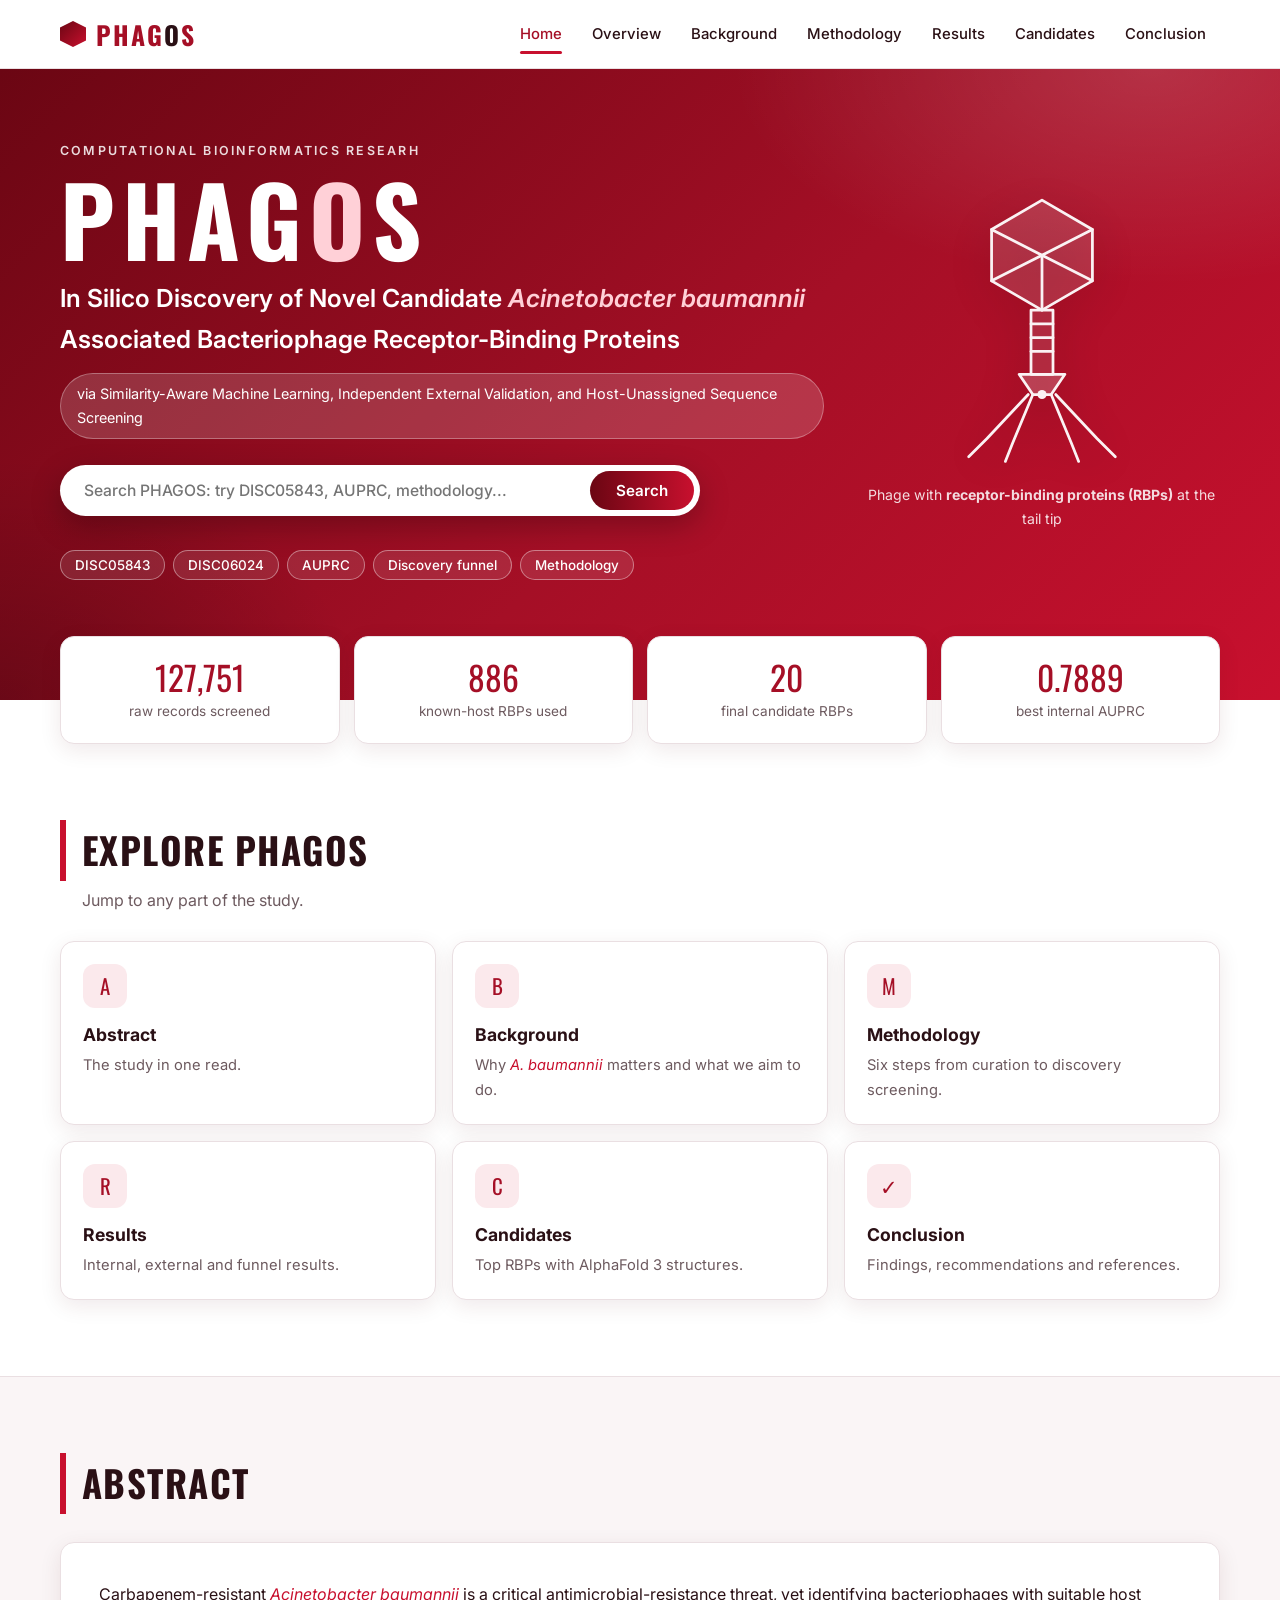
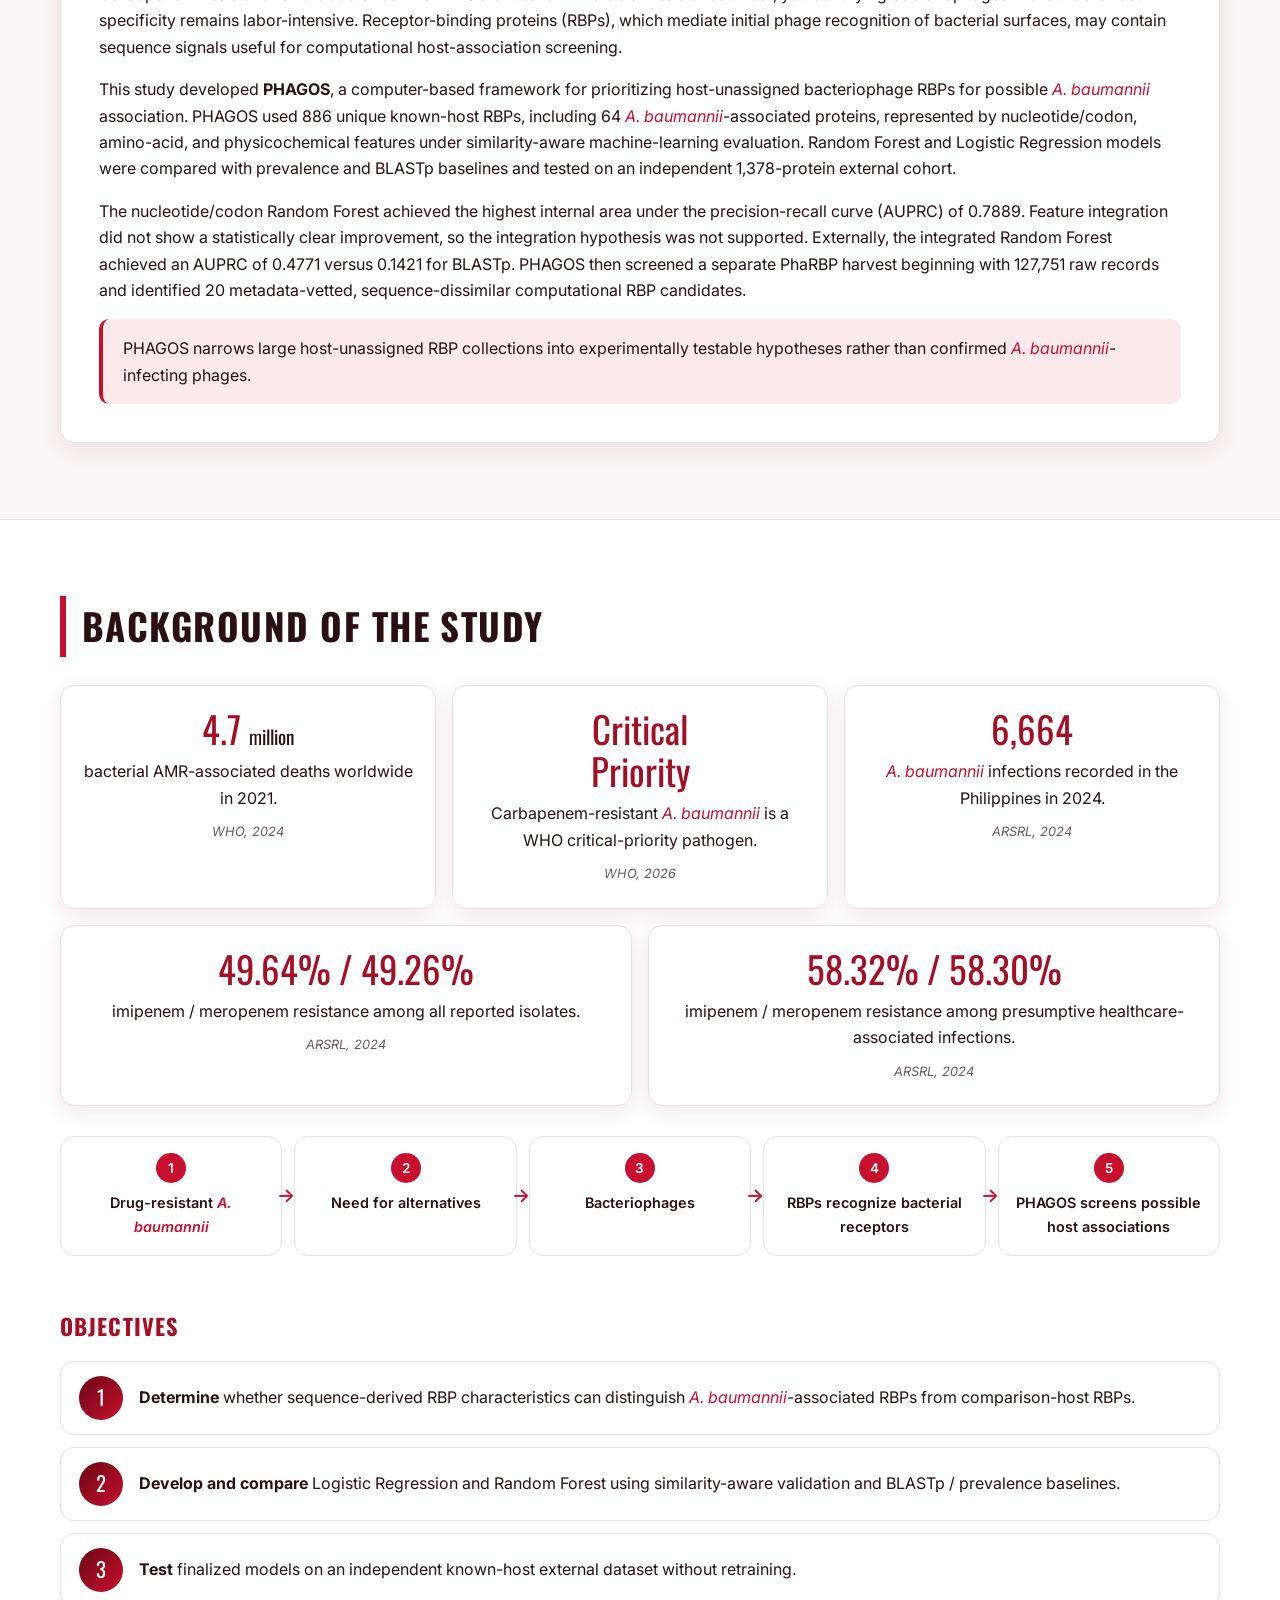
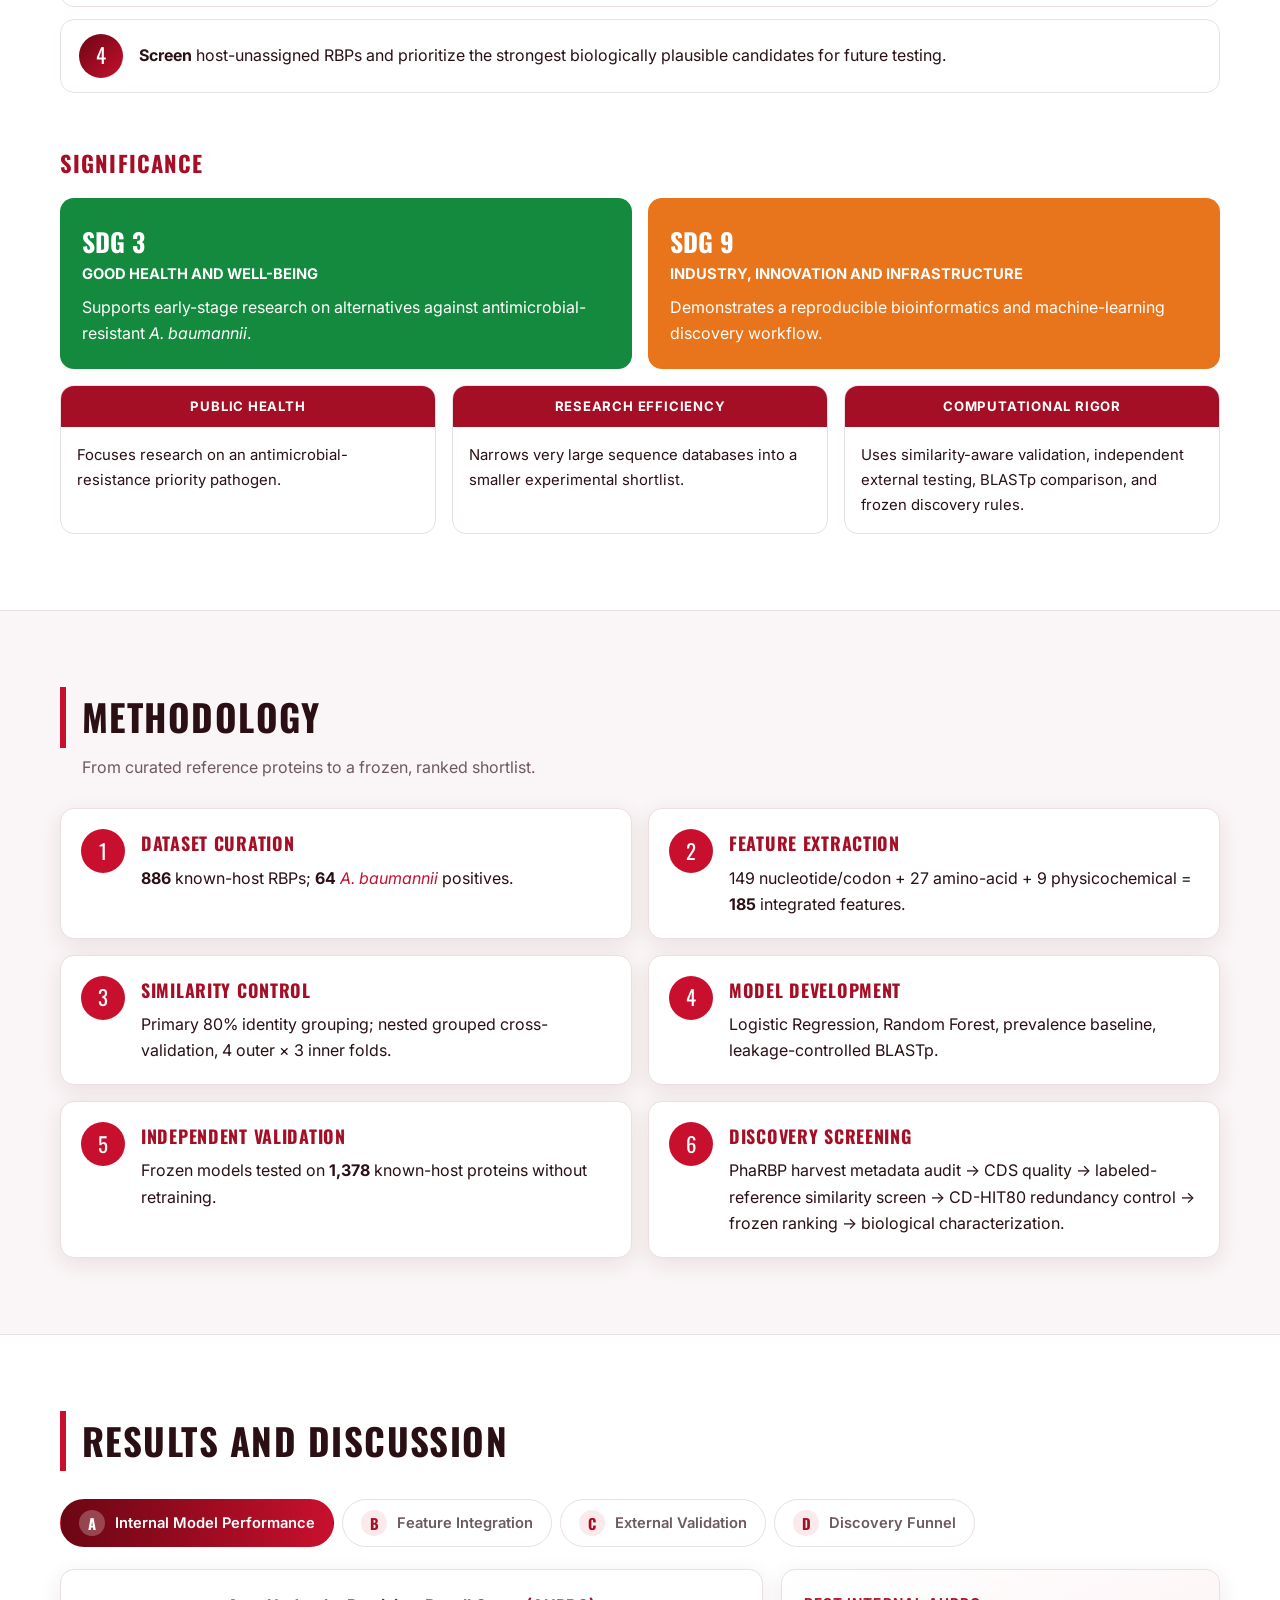
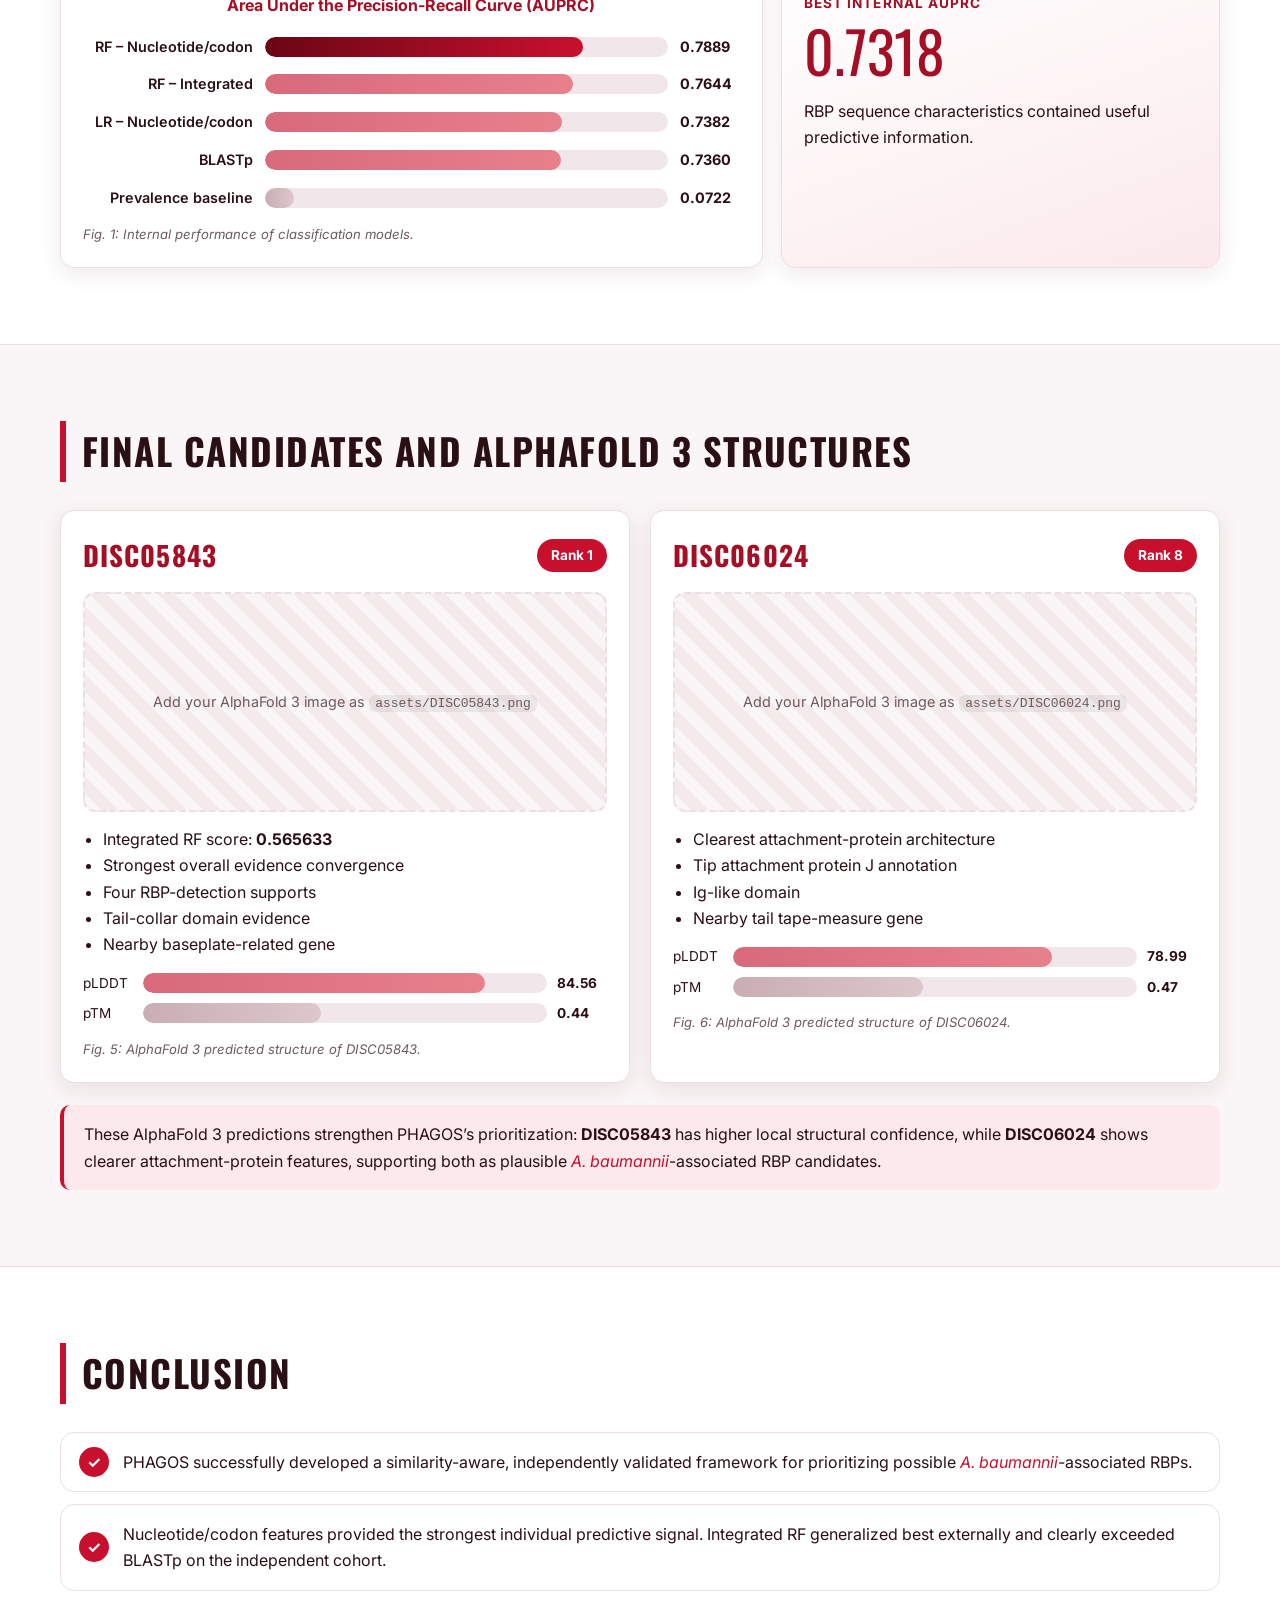
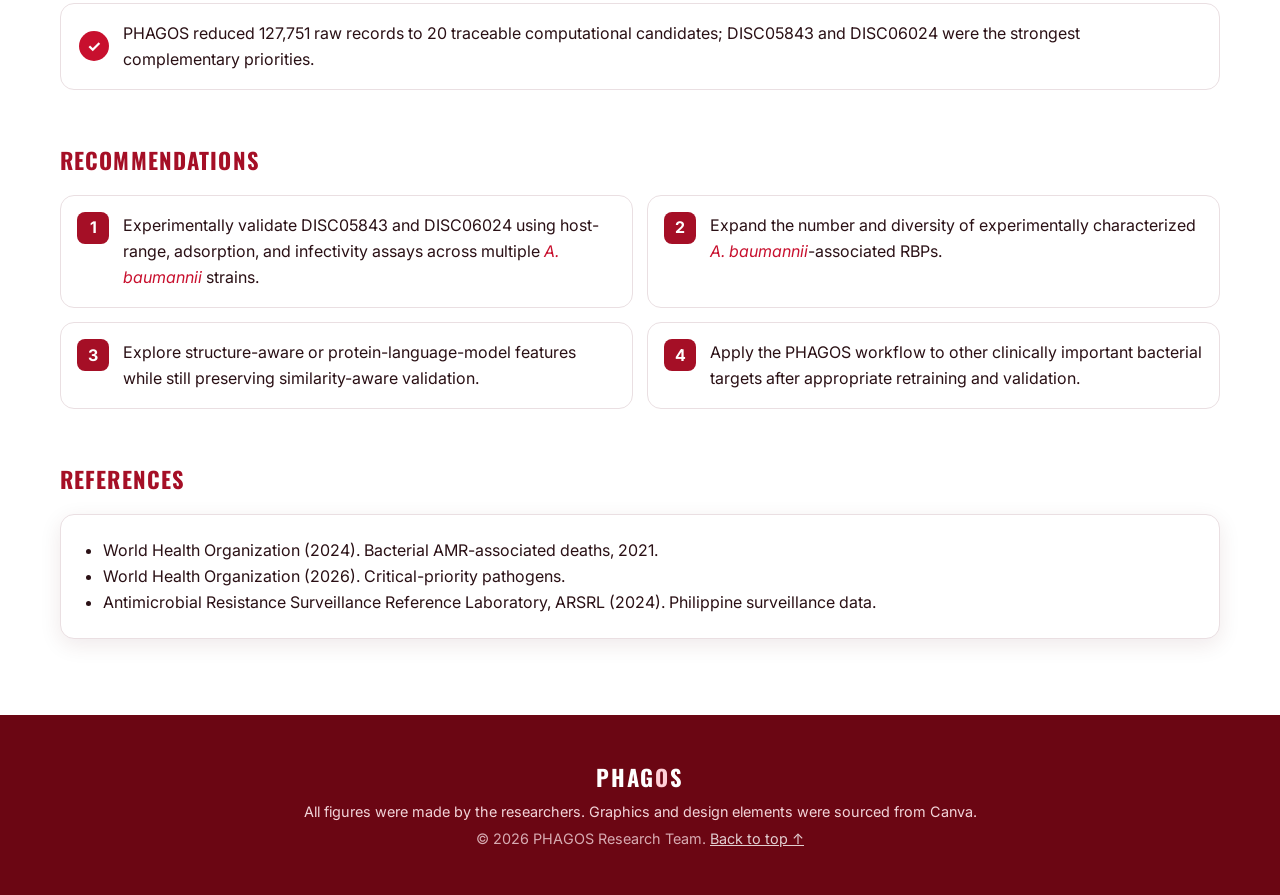
==== index.html @ 58768de5 "Update index.html" ====
<!DOCTYPE html>
<html lang="en">
<head>
  <meta charset="UTF-8" />
  <meta name="viewport" content="width=device-width, initial-scale=1.0" />
  <title>PHAGOS | A. baumannii Bacteriophage RBP Discovery</title>
  <meta name="description" content="PHAGOS: a similarity-aware machine learning framework for prioritizing host-unassigned bacteriophage receptor-binding proteins for possible Acinetobacter baumannii association." />
  <link rel="preconnect" href="https://fonts.googleapis.com" />
  <link rel="preconnect" href="https://fonts.gstatic.com" crossorigin />
  <link href="https://fonts.googleapis.com/css2?family=Inter:wght@400;500;600;700&family=Oswald:wght@500;600;700&display=swap" rel="stylesheet" />
  <link rel="stylesheet" href="styles.css" />
</head>
<body>

  <header class="site-header">
    <nav class="nav container" aria-label="Main">
      <a class="brand" href="#top"><span class="brand-mark" aria-hidden="true"></span><span class="brand-text">PHAG<i>O</i>S</span></a>
      <button class="nav-toggle" aria-label="Toggle menu" aria-expanded="false" aria-controls="nav-links">
        <span></span><span></span><span></span>
      </button>
      <ul class="nav-links" id="nav-links">
        <li><a href="#top">Home</a></li>
        <li><a href="#overview">Overview</a></li>
        <li><a href="#background">Background</a></li>
        <li><a href="#methodology">Methodology</a></li>
        <li><a href="#results">Results</a></li>
        <li><a href="#candidates">Candidates</a></li>
        <li><a href="#conclusion">Conclusion</a></li>
      </ul>
    </nav>
  </header>

  <main>
    <section class="hero" id="top">
      <div class="container hero-grid">
        <div class="hero-text">
          <p class="eyebrow">Computational Bioinformatics Researh</p>
          <h1>PHAG<span>O</span>S</h1>
          <h2>In Silico Discovery of Novel Candidate <em>Acinetobacter baumannii</em> Associated Bacteriophage Receptor-Binding Proteins</h2>
          <p class="lead">via Similarity-Aware Machine Learning, Independent External Validation, and Host-Unassigned Sequence Screening</p>

          <form class="search" id="search-form" role="search" autocomplete="off">
            <input id="site-search" type="search" placeholder="Search PHAGOS: try DISC05843, AUPRC, methodology..." aria-label="Search PHAGOS" />
            <button type="submit">Search</button>
          </form>
          <p class="search-msg" id="search-msg" role="status"></p>
          <div class="chips" aria-label="Quick searches">
            <button type="button" class="chip" data-q="DISC05843">DISC05843</button>
            <button type="button" class="chip" data-q="DISC06024">DISC06024</button>
            <button type="button" class="chip" data-q="AUPRC">AUPRC</button>
            <button type="button" class="chip" data-q="funnel">Discovery funnel</button>
            <button type="button" class="chip" data-q="methodology">Methodology</button>
          </div>
        </div>
        <div class="hero-visual" aria-hidden="true">
          <svg viewBox="0 0 240 300" class="phage-svg" role="img">
            <g fill="none" stroke="currentColor" stroke-width="3" stroke-linecap="round" stroke-linejoin="round">
              <polygon points="120,10 175,42 175,98 120,130 65,98 65,42" fill="rgba(255,255,255,.14)" />
              <polyline points="65,42 120,70 175,42" />
              <polyline points="120,70 120,130" />
              <polyline points="65,98 120,70 175,98" />
              <rect x="108" y="130" width="24" height="70" fill="rgba(255,255,255,.12)" />
              <line x1="108" y1="145" x2="132" y2="145" />
              <line x1="108" y1="160" x2="132" y2="160" />
              <line x1="108" y1="175" x2="132" y2="175" />
              <polygon points="95,200 145,200 130,222 110,222" fill="rgba(255,255,255,.22)" />
              <path d="M105 222 L60 270 L40 290" />
              <path d="M110 222 L88 275 L80 295" />
              <path d="M130 222 L152 275 L160 295" />
              <path d="M135 222 L180 270 L200 290" />
            </g>
            <circle cx="120" cy="222" r="5" fill="#fff" class="pulse" />
          </svg>
          <p class="visual-tag">Phage with <strong>receptor-binding proteins (RBPs)</strong> at the tail tip</p>
        </div>
      </div>
    </section>

    <div class="container stats-band">
      <div class="stat"><span class="num" data-count="127751">0</span><span class="lbl">raw records screened</span></div>
      <div class="stat"><span class="num" data-count="886">0</span><span class="lbl">known-host RBPs used</span></div>
      <div class="stat"><span class="num" data-count="20">0</span><span class="lbl">final candidate RBPs</span></div>
      <div class="stat"><span class="num" data-count="0.7889" data-decimals="4">0</span><span class="lbl">best internal AUPRC</span></div>
    </div>

    <section id="overview" class="section">
      <div class="container">
        <div class="section-head reveal">
          <h2>Explore PHAGOS</h2>
          <p>Jump to any part of the study.</p>
        </div>
        <div class="modules">
          <a class="module reveal" href="#abstract"><span class="m-ico">A</span><h3>Abstract</h3><p>The study in one read.</p></a>
          <a class="module reveal" href="#background"><span class="m-ico">B</span><h3>Background</h3><p>Why <em>A. baumannii</em> matters and what we aim to do.</p></a>
          <a class="module reveal" href="#methodology"><span class="m-ico">M</span><h3>Methodology</h3><p>Six steps from curation to discovery screening.</p></a>
          <a class="module reveal" href="#results"><span class="m-ico">R</span><h3>Results</h3><p>Internal, external and funnel results.</p></a>
          <a class="module reveal" href="#candidates"><span class="m-ico">C</span><h3>Candidates</h3><p>Top RBPs with AlphaFold 3 structures.</p></a>
          <a class="module reveal" href="#conclusion"><span class="m-ico">&#10003;</span><h3>Conclusion</h3><p>Findings, recommendations and references.</p></a>
        </div>
      </div>
    </section>

    <section id="abstract" class="section tint">
      <div class="container">
        <div class="section-head reveal"><h2>Abstract</h2></div>
        <div class="card abstract-card reveal">
          <p>Carbapenem-resistant <em>Acinetobacter baumannii</em> is a critical antimicrobial-resistance threat, yet identifying bacteriophages with suitable host specificity remains labor-intensive. Receptor-binding proteins (RBPs), which mediate initial phage recognition of bacterial surfaces, may contain sequence signals useful for computational host-association screening.</p>
          <p>This study developed <strong>PHAGOS</strong>, a computer-based framework for prioritizing host-unassigned bacteriophage RBPs for possible <em>A. baumannii</em> association. PHAGOS used 886 unique known-host RBPs, including 64 <em>A. baumannii</em>-associated proteins, represented by nucleotide/codon, amino-acid, and physicochemical features under similarity-aware machine-learning evaluation. Random Forest and Logistic Regression models were compared with prevalence and BLASTp baselines and tested on an independent 1,378-protein external cohort.</p>
          <p>The nucleotide/codon Random Forest achieved the highest internal area under the precision-recall curve (AUPRC) of 0.7889. Feature integration did not show a statistically clear improvement, so the integration hypothesis was not supported. Externally, the integrated Random Forest achieved an AUPRC of 0.4771 versus 0.1421 for BLASTp. PHAGOS then screened a separate PhaRBP harvest beginning with 127,751 raw records and identified 20 metadata-vetted, sequence-dissimilar computational RBP candidates.</p>
          <p class="callout">PHAGOS narrows large host-unassigned RBP collections into experimentally testable hypotheses rather than confirmed <em>A. baumannii</em>-infecting phages.</p>
        </div>
      </div>
    </section>

    <section id="background" class="section">
      <div class="container">
        <div class="section-head reveal"><h2>Background of the Study</h2></div>
        <div class="card-grid">
          <article class="card stat-card reveal">
            <div class="big"><span data-count="4.7" data-decimals="1">0</span> <small>million</small></div>
            <p>bacterial AMR-associated deaths worldwide in 2021.</p>
            <cite>WHO, 2024</cite>
          </article>
          <article class="card stat-card reveal">
            <div class="big">Critical<br />Priority</div>
            <p>Carbapenem-resistant <em>A. baumannii</em> is a WHO critical-priority pathogen.</p>
            <cite>WHO, 2026</cite>
          </article>
          <article class="card stat-card reveal">
            <div class="big" data-count="6683">0</div>
            <p><em>A. baumannii</em> infections recorded in the Philippines in 2024.</p>
            <cite>ARSRL, 2024</cite>
          </article>
          <article class="card stat-card wide reveal">
            <div class="big">49.64% / 49.26%</div>
            <p>imipenem / meropenem resistance among all reported isolates.</p>
            <cite>ARSRL, 2024</cite>
          </article>
          <article class="card stat-card wide reveal">
            <div class="big">58.32% / 58.30%</div>
            <p>imipenem / meropenem resistance among presumptive healthcare-associated infections.</p>
            <cite>ARSRL, 2024</cite>
          </article>
        </div>

        <ol class="flow reveal" aria-label="Rationale flow">
          <li><span>1</span>Drug-resistant <em>A. baumannii</em></li>
          <li><span>2</span>Need for alternatives</li>
          <li><span>3</span>Bacteriophages</li>
          <li><span>4</span>RBPs recognize bacterial receptors</li>
          <li><span>5</span>PHAGOS screens possible host associations</li>
        </ol>

        <h3 class="sub-title reveal">Objectives</h3>
        <div class="obj-list">
          <div class="obj reveal"><span class="obj-num">1</span><p><strong>Determine</strong> whether sequence-derived RBP characteristics can distinguish <em>A. baumannii</em>-associated RBPs from comparison-host RBPs.</p></div>
          <div class="obj reveal"><span class="obj-num">2</span><p><strong>Develop and compare</strong> Logistic Regression and Random Forest using similarity-aware validation and BLASTp / prevalence baselines.</p></div>
          <div class="obj reveal"><span class="obj-num">3</span><p><strong>Test</strong> finalized models on an independent known-host external dataset without retraining.</p></div>
          <div class="obj reveal"><span class="obj-num">4</span><p><strong>Screen</strong> host-unassigned RBPs and prioritize the strongest biologically plausible candidates for future testing.</p></div>
        </div>

        <h3 class="sub-title reveal">Significance</h3>
        <div class="sdg-grid">
          <article class="sdg sdg3 reveal">
            <h4>SDG 3 <span>Good Health and Well-Being</span></h4>
            <p>Supports early-stage research on alternatives against antimicrobial-resistant <em>A. baumannii</em>.</p>
          </article>
          <article class="sdg sdg9 reveal">
            <h4>SDG 9 <span>Industry, Innovation and Infrastructure</span></h4>
            <p>Demonstrates a reproducible bioinformatics and machine-learning discovery workflow.</p>
          </article>
        </div>
        <div class="pillars">
          <div class="pillar reveal"><h5>Public Health</h5><p>Focuses research on an antimicrobial-resistance priority pathogen.</p></div>
          <div class="pillar reveal"><h5>Research Efficiency</h5><p>Narrows very large sequence databases into a smaller experimental shortlist.</p></div>
          <div class="pillar reveal"><h5>Computational Rigor</h5><p>Uses similarity-aware validation, independent external testing, BLASTp comparison, and frozen discovery rules.</p></div>
        </div>
      </div>
    </section>

    <section id="methodology" class="section tint">
      <div class="container">
        <div class="section-head reveal"><h2>Methodology</h2><p>From curated reference proteins to a frozen, ranked shortlist.</p></div>
        <ol class="steps">
          <li class="step reveal"><span class="step-num">1</span><div><h3>Dataset Curation</h3><p><strong>886</strong> known-host RBPs; <strong>64</strong> <em>A. baumannii</em> positives.</p></div></li>
          <li class="step reveal"><span class="step-num">2</span><div><h3>Feature Extraction</h3><p>149 nucleotide/codon + 27 amino-acid + 9 physicochemical = <strong>185</strong> integrated features.</p></div></li>
          <li class="step reveal"><span class="step-num">3</span><div><h3>Similarity Control</h3><p>Primary 80% identity grouping; nested grouped cross-validation, 4 outer &times; 3 inner folds.</p></div></li>
          <li class="step reveal"><span class="step-num">4</span><div><h3>Model Development</h3><p>Logistic Regression, Random Forest, prevalence baseline, leakage-controlled BLASTp.</p></div></li>
          <li class="step reveal"><span class="step-num">5</span><div><h3>Independent Validation</h3><p>Frozen models tested on <strong>1,378</strong> known-host proteins without retraining.</p></div></li>
          <li class="step reveal"><span class="step-num">6</span><div><h3>Discovery Screening</h3><p>PhaRBP harvest metadata audit &rarr; CDS quality &rarr; labeled-reference similarity screen &rarr; CD-HIT80 redundancy control &rarr; frozen ranking &rarr; biological characterization.</p></div></li>
        </ol>
      </div>
    </section>

    <section id="results" class="section">
      <div class="container">
        <div class="section-head reveal"><h2>Results and Discussion</h2></div>

        <div class="tabs reveal" role="tablist" aria-label="Results sections">
          <button class="tab active" role="tab" aria-selected="true" aria-controls="panel-a" id="tab-a"><b>A</b> Internal Model Performance</button>
          <button class="tab" role="tab" aria-selected="false" aria-controls="panel-b" id="tab-b"><b>B</b> Feature Integration</button>
          <button class="tab" role="tab" aria-selected="false" aria-controls="panel-c" id="tab-c"><b>C</b> External Validation</button>
          <button class="tab" role="tab" aria-selected="false" aria-controls="panel-d" id="tab-d"><b>D</b> Discovery Funnel</button>
        </div>

        <div class="panel active" id="panel-a" role="tabpanel" aria-labelledby="tab-a">
          <div class="panel-grid">
            <figure class="chart-card">
              <figcaption>Area Under the Precision-Recall Curve (AUPRC)</figcaption>
              <div class="hbars">
                <div class="hbar"><span class="hl">RF &ndash; Nucleotide/codon</span><div class="track"><div class="fill top" data-width="78.89"></div></div><span class="hv">0.7889</span></div>
                <div class="hbar"><span class="hl">RF &ndash; Integrated</span><div class="track"><div class="fill" data-width="76.44"></div></div><span class="hv">0.7644</span></div>
                <div class="hbar"><span class="hl">LR &ndash; Nucleotide/codon</span><div class="track"><div class="fill" data-width="73.82"></div></div><span class="hv">0.7382</span></div>
                <div class="hbar"><span class="hl">BLASTp</span><div class="track"><div class="fill" data-width="73.60"></div></div><span class="hv">0.7360</span></div>
                <div class="hbar"><span class="hl">Prevalence baseline</span><div class="track"><div class="fill muted" data-width="7.22"></div></div><span class="hv">0.0722</span></div>
              </div>
              <p class="fig-cap">Fig. 1: Internal performance of classification models.</p>
            </figure>
            <aside class="highlight">
              <p class="hl-label">Best Internal AUPRC</p>
              <p class="hl-big" data-count="0.7889" data-decimals="4">0</p>
              <p>RBP sequence characteristics contained useful predictive information.</p>
            </aside>
          </div>
        </div>

        <div class="panel" id="panel-b" role="tabpanel" aria-labelledby="tab-b" hidden>
          <div class="panel-grid">
            <figure class="chart-card">
              <figcaption>Primary Feature-Integration Effect</figcaption>
              <div class="axis-wrap">
                <div class="axis-ends"><span>Nucleotide/codon favored</span><span>Integrated favored</span></div>
                <div class="axis">
                  <div class="zero-line"></div>
                  <div class="marker" style="left:41.87%"><span>&Delta;AUPRC = &minus;0.0244</span></div>
                </div>
                <div class="ticks"><span>&minus;0.15</span><span>&minus;0.10</span><span>&minus;0.05</span><span>0.00</span><span>0.05</span><span>0.10</span><span>0.15</span></div>
                <p class="axis-title">&Delta;AUPRC = Integrated RF &minus; Nucleotide/codon RF</p>
              </div>
              <p class="note">Feature integration did not show a statistically clear improvement, so the integration hypothesis was not supported.</p>
              <p class="fig-cap">Fig. 2: Effect of feature integration on model performance.</p>
            </figure>
            <aside class="highlight">
              <p class="hl-label">Feature Ablation</p>
              <p>Removing nucleotide/codon features reduced AUPRC from <strong>0.7644</strong> to <strong>0.4073</strong>, showing the strongest feature-group contribution.</p>
              <div class="mini-bars">
                <div><span>With</span><div class="track"><div class="fill" data-width="76.44"></div></div><b>0.7644</b></div>
                <div><span>Without</span><div class="track"><div class="fill muted" data-width="40.73"></div></div><b>0.4073</b></div>
              </div>
            </aside>
          </div>
        </div>

        <div class="panel" id="panel-c" role="tabpanel" aria-labelledby="tab-c" hidden>
          <div class="panel-grid">
            <figure class="chart-card">
              <figcaption>External AUPRC</figcaption>
              <div class="legend"><span><i class="sw solid"></i>Complete external cohort</span><span><i class="sw hatch"></i>Strict sequence-dissimilar subset</span></div>
              <div class="vchart">
                <div class="vgroup"><div class="vbars">
                  <div class="vbar solid" data-height="95.4"><b>0.477</b></div>
                  <div class="vbar hatch" data-height="54.4"><b>0.272</b></div>
                </div><span>Integrated RF</span></div>
                <div class="vgroup"><div class="vbars">
                  <div class="vbar solid" data-height="88.4"><b>0.442</b></div>
                  <div class="vbar hatch" data-height="48"><b>0.240</b></div>
                </div><span>Nucleotide/Codon RF</span></div>
                <div class="vgroup"><div class="vbars">
                  <div class="vbar solid" data-height="28.4"><b>0.142</b></div>
                  <div class="vbar hatch" data-height="16.6"><b>0.083</b></div>
                </div><span>BLASTp</span></div>
              </div>
              <p class="fig-cap">Fig. 3: Independent external validation.</p>
            </figure>
            <aside class="highlight">
              <p class="hl-big small">0.4771 <em>vs</em> 0.1421</p>
              <p class="hl-label">Top-k Recovery (Integrated RF)</p>
              <div class="topk">
                <div><span>Top 5</span><b>5/5</b></div>
                <div><span>Top 10</span><b>9/10</b></div>
                <div><span>Top 20</span><b>13/20</b></div>
              </div>
              <p>Machine learning retained useful ranking performance on independent known-host proteins and showed a statistically clear advantage over BLASTp.</p>
            </aside>
          </div>
        </div>

        <div class="panel" id="panel-d" role="tabpanel" aria-labelledby="tab-d" hidden>
          <div class="panel-grid">
            <figure class="chart-card">
              <figcaption>Discovery Funnel for Prioritized RBP Candidates</figcaption>
              <div class="funnel">
                <div class="frow" style="--w:100%"><b>127,751</b><span>Raw PhaRBP rows</span></div>
                <div class="frow" style="--w:90%"><b>55,496</b><span>Unique proteins</span></div>
                <div class="frow" style="--w:80%"><b>21,528</b><span>PhaRBP host-unassigned proteins</span></div>
                <div class="frow" style="--w:71%"><b>18,233</b><span>Score-blind pre-prediction pool</span></div>
                <div class="frow" style="--w:63%"><b>2,398</b><span>NCBI Virus metadata-unassigned</span></div>
                <div class="frow" style="--w:56%"><b>2,397</b><span>CDS-QA eligible</span></div>
                <div class="frow" style="--w:50%"><b>2,264</b><span>Strict sequence-dissimilar proteins</span></div>
                <div class="frow" style="--w:44%"><b>2,157</b><span>CD-HIT80 redundancy groups</span></div>
                <div class="frow final" style="--w:38%"><b>20</b><span>Final metadata-vetted candidates</span></div>
              </div>
              <p class="fig-cap">Fig. 4: Discovery funnel for prioritized RBP candidates.</p>
            </figure>
            <aside class="highlight">
              <p class="hl-label">Discovery Integrity</p>
              <p class="pipeline-tag">Score-blind &rarr; Frozen &rarr; Ranked</p>
              <ol class="integrity">
                <li>Filters fixed before scores were viewed.</li>
                <li>Metadata, CDS-quality, similarity, and redundancy rules applied independently.</li>
                <li>One representative per CD-HIT80 group entered the main ranking.</li>
                <li>Frozen models were not retrained after discovery screening.</li>
              </ol>
              <p>PHAGOS reduced a database-scale pool of <strong>127,751</strong> records to <strong>20</strong> carefully screened candidate RBPs.</p>
            </aside>
          </div>
        </div>
      </div>
    </section>

    <section id="candidates" class="section tint">
      <div class="container">
        <div class="section-head reveal"><h2>Final Candidates and AlphaFold 3 Structures</h2></div>
        <div class="cand-grid">
          <article class="cand reveal" id="cand-DISC05843">
            <header><h3>DISC05843</h3><span class="rank">Rank 1</span></header>
            <div class="struct">
              <img src="assets/DISC05843.png" alt="AlphaFold 3 predicted structure of DISC05843" onerror="this.parentElement.classList.add('empty')" />
              <p class="placeholder">Add your AlphaFold 3 image as <code>assets/DISC05843.png</code></p>
            </div>
            <ul>
              <li>Integrated RF score: <strong>0.565633</strong></li>
              <li>Strongest overall evidence convergence</li>
              <li>Four RBP-detection supports</li>
              <li>Tail-collar domain evidence</li>
              <li>Nearby baseplate-related gene</li>
            </ul>
            <div class="conf"><span>pLDDT</span><div class="track"><div class="fill" data-width="84.56"></div></div><b>84.56</b></div>
            <div class="conf"><span>pTM</span><div class="track"><div class="fill muted" data-width="44"></div></div><b>0.44</b></div>
            <p class="fig-cap">Fig. 5: AlphaFold 3 predicted structure of DISC05843.</p>
          </article>

          <article class="cand reveal" id="cand-DISC06024">
            <header><h3>DISC06024</h3><span class="rank">Rank 8</span></header>
            <div class="struct">
              <img src="assets/DISC06024.png" alt="AlphaFold 3 predicted structure of DISC06024" onerror="this.parentElement.classList.add('empty')" />
              <p class="placeholder">Add your AlphaFold 3 image as <code>assets/DISC06024.png</code></p>
            </div>
            <ul>
              <li>Clearest attachment-protein architecture</li>
              <li>Tip attachment protein J annotation</li>
              <li>Ig-like domain</li>
              <li>Nearby tail tape-measure gene</li>
            </ul>
            <div class="conf"><span>pLDDT</span><div class="track"><div class="fill" data-width="78.99"></div></div><b>78.99</b></div>
            <div class="conf"><span>pTM</span><div class="track"><div class="fill muted" data-width="47"></div></div><b>0.47</b></div>
            <p class="fig-cap">Fig. 6: AlphaFold 3 predicted structure of DISC06024.</p>
          </article>
        </div>
        <p class="callout reveal">These AlphaFold 3 predictions strengthen PHAGOS&rsquo;s prioritization: <strong>DISC05843</strong> has higher local structural confidence, while <strong>DISC06024</strong> shows clearer attachment-protein features, supporting both as plausible <em>A. baumannii</em>-associated RBP candidates.</p>
      </div>
    </section>

    <section id="conclusion" class="section">
      <div class="container">
        <div class="section-head reveal"><h2>Conclusion</h2></div>
        <ul class="checks">
          <li class="reveal">PHAGOS successfully developed a similarity-aware, independently validated framework for prioritizing possible <em>A. baumannii</em>-associated RBPs.</li>
          <li class="reveal">Nucleotide/codon features provided the strongest individual predictive signal. Integrated RF generalized best externally and clearly exceeded BLASTp on the independent cohort.</li>
          <li class="reveal">PHAGOS reduced 127,751 raw records to 20 traceable computational candidates; DISC05843 and DISC06024 were the strongest complementary priorities.</li>
        </ul>

        <h3 class="sub-title reveal">Recommendations</h3>
        <div class="reco-grid">
          <div class="reco reveal"><span>1</span><p>Experimentally validate DISC05843 and DISC06024 using host-range, adsorption, and infectivity assays across multiple <em>A. baumannii</em> strains.</p></div>
          <div class="reco reveal"><span>2</span><p>Expand the number and diversity of experimentally characterized <em>A. baumannii</em>-associated RBPs.</p></div>
          <div class="reco reveal"><span>3</span><p>Explore structure-aware or protein-language-model features while still preserving similarity-aware validation.</p></div>
          <div class="reco reveal"><span>4</span><p>Apply the PHAGOS workflow to other clinically important bacterial targets after appropriate retraining and validation.</p></div>
        </div>

        <h3 class="sub-title reveal">References</h3>
        <div class="card refs reveal">
          <ul>
            <li>World Health Organization (2024). Bacterial AMR-associated deaths, 2021.</li>
            <li>World Health Organization (2026). Critical-priority pathogens.</li>
            <li>Antimicrobial Resistance Surveillance Reference Laboratory, ARSRL (2024). Philippine surveillance data.</li>
          </ul>
        </div>
      </div>
    </section>
  </main>

  <footer class="site-footer">
    <div class="container">
      <p class="foot-brand">PHAG<span>O</span>S</p>
      <p>All figures were made by the researchers. Graphics and design elements were sourced from Canva.</p>
      <p class="muted-text">&copy; <span id="year"></span> PHAGOS Research Team. <a href="#top">Back to top &uarr;</a></p>
    </div>
  </footer>

  <script src="script.js"></script>
</body>
</html>
---- styles.css ----
:root {
  --bg: #ffffff;
  --tint: #faf5f6;
  --surface: #ffffff;
  --ink: #2a1015;
  --muted: #6d5a5f;
  --line: #eadfe2;
  --brand: #a50f26;
  --brand-dark: #6b0613;
  --accent: #c8102e;
  --soft: #fbe9ec;
  --track: #f1e6e9;
  --green: #138a3d;
  --orange: #e8741c;
  --radius: 14px;
  --shadow: 0 6px 22px rgba(80, 10, 25, 0.09);
}

* { box-sizing: border-box; }
html { scroll-behavior: smooth; scroll-padding-top: 84px; }
body {
  margin: 0;
  font-family: "Inter", system-ui, -apple-system, "Segoe UI", Roboto, sans-serif;
  background: var(--bg);
  color: var(--ink);
  line-height: 1.65;
  -webkit-font-smoothing: antialiased;
}
img { max-width: 100%; display: block; }
a { color: var(--brand); }
code { background: rgba(0,0,0,.06); padding: 1px 6px; border-radius: 6px; font-size: .9em; }
em { color: var(--accent); font-style: italic; }
.container { width: min(1160px, 92%); margin-inline: auto; }

/* ---------- Header ---------- */
.site-header {
  position: sticky; top: 0; z-index: 50;
  background: rgba(255, 255, 255, 0.94);
  backdrop-filter: blur(10px);
  border-bottom: 1px solid var(--line);
}
.nav { display: flex; align-items: center; justify-content: space-between; height: 68px; }
.brand {
  display: inline-flex; align-items: center; gap: 10px;
  font-family: "Oswald", sans-serif; font-weight: 700; font-size: 1.6rem;
  letter-spacing: .08em; text-decoration: none; color: var(--brand);
}
.brand-text i { font-style: normal; color: var(--ink); }
.brand .brand-mark {
  width: 26px; height: 26px; background: linear-gradient(135deg, var(--brand-dark), var(--accent));
  clip-path: polygon(50% 0, 100% 25%, 100% 75%, 50% 100%, 0 75%, 0 25%);
}
.nav-links { display: flex; gap: 2px; list-style: none; margin: 0; padding: 0; }
.nav-links a {
  position: relative; display: block; padding: 10px 14px;
  color: var(--ink); text-decoration: none; font-size: .93rem; font-weight: 500;
  transition: color .2s;
}
.nav-links a::after {
  content: ""; position: absolute; left: 14px; right: 14px; bottom: 2px; height: 3px;
  background: var(--accent); border-radius: 3px; transform: scaleX(0); transition: transform .25s;
}
.nav-links a:hover, .nav-links a.active { color: var(--brand); }
.nav-links a:hover::after, .nav-links a.active::after { transform: scaleX(1); }
.nav-toggle { display: none; background: none; border: 0; padding: 8px; cursor: pointer; }
.nav-toggle span { display: block; width: 24px; height: 2px; margin: 5px 0; background: var(--ink); }

/* ---------- Hero ---------- */
.hero {
  position: relative; overflow: hidden; color: #fff;
  padding: 72px 0 120px;
  background:
    radial-gradient(700px 360px at 90% 0%, rgba(255,255,255,.14), transparent 60%),
    radial-gradient(600px 400px at 0% 100%, rgba(0,0,0,.25), transparent 60%),
    linear-gradient(135deg, var(--brand-dark), var(--brand) 55%, var(--accent));
}
.hero-grid { display: grid; grid-template-columns: 1.5fr .7fr; gap: 40px; align-items: center; }
.eyebrow { text-transform: uppercase; letter-spacing: .18em; font-size: .78rem; margin: 0 0 8px; font-weight: 600; opacity: .85; }
.hero h1 {
  font-family: "Oswald", sans-serif; font-weight: 700;
  font-size: clamp(3.4rem, 10vw, 6rem); line-height: 1; margin: 0 0 12px; letter-spacing: .07em;
}
.hero h1 span { color: #ffd0d7; }
.hero h2 { font-size: clamp(1.1rem, 2.3vw, 1.55rem); font-weight: 600; margin: 0 0 14px; max-width: 760px; }
.hero em { color: #ffd0d7; }
.lead {
  display: inline-block; background: rgba(255,255,255,.16); border: 1px solid rgba(255,255,255,.3);
  padding: 8px 16px; border-radius: 999px; font-size: .9rem; margin: 0 0 26px;
}
.search {
  display: flex; max-width: 640px; background: #fff; border-radius: 999px; padding: 6px;
  box-shadow: 0 10px 30px rgba(0,0,0,.25);
}
.search input {
  flex: 1; min-width: 0; border: 0; outline: 0; background: transparent;
  padding: 10px 18px; font: 500 .98rem "Inter", sans-serif; color: var(--ink);
}
.search button {
  border: 0; cursor: pointer; padding: 10px 26px; border-radius: 999px;
  background: linear-gradient(90deg, var(--brand-dark), var(--accent)); color: #fff;
  font: 600 .95rem "Inter", sans-serif; transition: transform .2s;
}
.search button:hover { transform: scale(1.04); }
.search-msg { min-height: 1.4em; margin: 8px 6px 0; font-size: .88rem; color: #ffe3e7; }
.chips { display: flex; flex-wrap: wrap; gap: 8px; margin-top: 6px; }
.chip {
  cursor: pointer; border: 1px solid rgba(255,255,255,.4); background: rgba(255,255,255,.1); color: #fff;
  padding: 6px 14px; border-radius: 999px; font: 500 .84rem "Inter", sans-serif; transition: background .2s;
}
.chip:hover { background: rgba(255,255,255,.25); }

.hero-visual { text-align: center; }
.phage-svg { width: min(220px, 70%); color: #fff; opacity: .95; filter: drop-shadow(0 8px 24px rgba(0,0,0,.3)); animation: float 5s ease-in-out infinite; }
.pulse { animation: pulse 1.8s ease-in-out infinite; transform-origin: 120px 222px; }
.visual-tag { font-size: .88rem; margin: 10px 0 0; opacity: .85; }

/* ---------- Stats band ---------- */
.stats-band {
  position: relative; z-index: 2; margin-top: -64px;
  display: grid; grid-template-columns: repeat(4, 1fr); gap: 14px;
}
.stat {
  background: var(--surface); border: 1px solid var(--line); border-radius: var(--radius);
  padding: 20px 14px; text-align: center; box-shadow: var(--shadow);
}
.stat .num { display: block; font-family: "Oswald", sans-serif; font-size: 2.1rem; color: var(--brand); line-height: 1.2; }
.stat .lbl { color: var(--muted); font-size: .85rem; }

/* ---------- Sections ---------- */
.section { padding: 76px 0; }
.section.tint { background: var(--tint); border-block: 1px solid var(--line); }
.section-head { margin-bottom: 28px; }
.section-head h2 {
  font-family: "Oswald", sans-serif; font-size: clamp(1.7rem, 3.6vw, 2.3rem);
  text-transform: uppercase; letter-spacing: .04em; margin: 0; color: var(--ink);
  padding-left: 16px; border-left: 6px solid var(--accent);
}
.section-head p { margin: 6px 0 0 22px; color: var(--muted); }
.sub-title {
  font-family: "Oswald", sans-serif; font-size: 1.4rem; text-transform: uppercase;
  letter-spacing: .05em; margin: 52px 0 16px; color: var(--brand);
}
.card {
  background: var(--surface); border: 1px solid var(--line); border-radius: var(--radius);
  box-shadow: var(--shadow); padding: 22px;
}

/* ---------- Module cards ---------- */
.modules { display: grid; grid-template-columns: repeat(3, 1fr); gap: 16px; }
.module {
  display: block; text-decoration: none; color: var(--ink);
  background: var(--surface); border: 1px solid var(--line); border-radius: var(--radius);
  padding: 22px; box-shadow: var(--shadow); transition: transform .25s, border-color .25s;
}
.module:hover { transform: translateY(-5px); border-color: var(--accent); }
.m-ico {
  display: grid; place-items: center; width: 44px; height: 44px; border-radius: 12px;
  background: var(--soft); color: var(--brand); font-family: "Oswald", sans-serif; font-size: 1.3rem; margin-bottom: 12px;
}
.module h3 { margin: 0 0 4px; font-size: 1.1rem; }
.module p { margin: 0; color: var(--muted); font-size: .92rem; }

/* ---------- Abstract ---------- */
.abstract-card { padding: clamp(20px, 4vw, 38px); }
.abstract-card p { margin: 0 0 16px; }
.callout {
  background: var(--soft); border-left: 4px solid var(--accent);
  padding: 16px 20px; border-radius: 10px; margin: 22px 0 0;
}
.abstract-card .callout { margin-bottom: 0; }

/* ---------- Background ---------- */
.card-grid { display: grid; grid-template-columns: repeat(6, 1fr); gap: 16px; }
.stat-card { grid-column: span 2; text-align: center; }
.stat-card.wide { grid-column: span 3; }
.stat-card .big { font-family: "Oswald", sans-serif; font-size: 2.3rem; color: var(--brand); line-height: 1.15; margin-bottom: 8px; }
.stat-card .big small { font-size: 1.2rem; color: var(--ink); }
.stat-card p { margin: 0 0 6px; }
.stat-card cite { color: var(--muted); font-size: .8rem; }

.flow { list-style: none; margin: 30px 0 0; padding: 0; display: grid; grid-template-columns: repeat(5, 1fr); gap: 12px; }
.flow li {
  position: relative; background: var(--surface); border: 1px solid var(--line);
  border-radius: var(--radius); padding: 16px 10px; text-align: center; font-weight: 600; font-size: .9rem;
}
.flow li span {
  display: grid; place-items: center; width: 30px; height: 30px; margin: 0 auto 8px;
  background: var(--accent); color: #fff; border-radius: 50%; font-size: .85rem;
}
.flow li:not(:last-child)::after {
  content: "\2192"; position: absolute; right: -14px; top: 50%; transform: translateY(-50%);
  color: var(--accent); font-size: 1.2rem; z-index: 1;
}

.obj-list { display: grid; gap: 12px; }
.obj {
  display: flex; gap: 16px; align-items: center;
  background: var(--surface); border: 1px solid var(--line); border-radius: var(--radius); padding: 14px 18px;
}
.obj p { margin: 0; }
.obj-num {
  flex: 0 0 44px; height: 44px; display: grid; place-items: center; border-radius: 50%;
  background: linear-gradient(135deg, var(--brand-dark), var(--accent)); color: #fff;
  font-family: "Oswald", sans-serif; font-size: 1.3rem;
}

.sdg-grid { display: grid; grid-template-columns: 1fr 1fr; gap: 16px; }
.sdg { border-radius: var(--radius); padding: 22px; color: #fff; }
.sdg h4 { margin: 0 0 8px; font-family: "Oswald", sans-serif; font-size: 1.6rem; }
.sdg h4 span { display: block; font-size: .92rem; font-family: "Inter", sans-serif; font-weight: 700; text-transform: uppercase; }
.sdg p { margin: 0; }
.sdg em { color: #fff; }
.sdg.sdg3 { background: var(--green); }
.sdg.sdg9 { background: var(--orange); }
.pillars { display: grid; grid-template-columns: repeat(3, 1fr); gap: 16px; margin-top: 16px; }
.pillar { background: var(--surface); border: 1px solid var(--line); border-radius: var(--radius); overflow: hidden; }
.pillar h5 { margin: 0; padding: 10px 14px; background: var(--brand); color: #fff; font-size: .82rem; text-transform: uppercase; letter-spacing: .06em; text-align: center; }
.pillar p { margin: 0; padding: 16px; font-size: .93rem; }

/* ---------- Methodology ---------- */
.steps { list-style: none; margin: 0; padding: 0; display: grid; grid-template-columns: repeat(2, 1fr); gap: 16px; }
.step {
  display: flex; gap: 16px; background: var(--surface); border: 1px solid var(--line);
  border-radius: var(--radius); padding: 20px; box-shadow: var(--shadow); transition: transform .25s, border-color .25s;
}
.step:hover { transform: translateY(-4px); border-color: var(--accent); }
.step-num {
  flex: 0 0 44px; height: 44px; display: grid; place-items: center; border-radius: 50%;
  background: var(--accent); color: #fff; font-family: "Oswald", sans-serif; font-size: 1.3rem;
}
.step h3 { margin: 0 0 6px; font-family: "Oswald", sans-serif; text-transform: uppercase; letter-spacing: .04em; color: var(--brand); font-size: 1.12rem; }
.step p { margin: 0; }

/* ---------- Results ---------- */
.tabs { display: flex; flex-wrap: wrap; gap: 8px; margin-bottom: 22px; }
.tab {
  display: inline-flex; align-items: center; gap: 10px; cursor: pointer;
  padding: 10px 18px; border-radius: 999px; border: 1px solid var(--line);
  background: var(--surface); color: var(--muted); font: 600 .92rem "Inter", sans-serif; transition: .2s;
}
.tab b { display: grid; place-items: center; width: 26px; height: 26px; border-radius: 50%; background: var(--soft); color: var(--brand); font-family: "Oswald", sans-serif; }
.tab:hover { color: var(--brand); border-color: var(--accent); }
.tab.active { background: linear-gradient(90deg, var(--brand-dark), var(--accent)); color: #fff; border-color: transparent; }
.tab.active b { background: rgba(255,255,255,.25); color: #fff; }

.panel { display: none; animation: fade .4s ease; }
.panel.active { display: block; }
.panel-grid { display: grid; grid-template-columns: 1.6fr 1fr; gap: 18px; align-items: stretch; }
.chart-card, .highlight {
  margin: 0; background: var(--surface); border: 1px solid var(--line);
  border-radius: var(--radius); padding: 22px; box-shadow: var(--shadow);
}
.chart-card figcaption { text-align: center; font-weight: 700; color: var(--brand); margin-bottom: 16px; }
.fig-cap { color: var(--muted); font-size: .82rem; font-style: italic; margin: 14px 0 0; }
.note { background: var(--soft); padding: 10px 14px; border-radius: 10px; font-size: .9rem; }
.highlight { background: linear-gradient(160deg, #fff, var(--soft)); }
.hl-label { color: var(--brand); font-weight: 700; text-transform: uppercase; letter-spacing: .08em; font-size: .85rem; margin: 0 0 4px; }
.hl-big { font-family: "Oswald", sans-serif; font-size: 3.6rem; line-height: 1.1; margin: 0 0 8px; color: var(--brand); }
.hl-big.small { font-size: 2.2rem; }
.hl-big em { font-size: 1.2rem; color: var(--muted); }

.hbars { display: grid; gap: 14px; }
.hbar { display: grid; grid-template-columns: 170px 1fr 60px; gap: 12px; align-items: center; font-size: .9rem; }
.hl { text-align: right; font-weight: 600; }
.hv { font-weight: 700; }
.track { height: 20px; background: var(--track); border-radius: 999px; overflow: hidden; }
.fill {
  height: 100%; width: 0; border-radius: 999px;
  background: linear-gradient(90deg, #d86a7b, #e8808c);
  transition: width 1.1s cubic-bezier(.2, .8, .2, 1);
}
.fill.top { background: linear-gradient(90deg, var(--brand-dark), var(--accent)); }
.fill.muted { background: linear-gradient(90deg, #c9aeb3, #dcc7cb); }
.mini-bars { display: grid; gap: 10px; margin-top: 14px; }
.mini-bars div { display: grid; grid-template-columns: 60px 1fr 50px; gap: 10px; align-items: center; font-size: .85rem; }

.axis-wrap { padding: 6px 4px 0; }
.axis-ends { display: flex; justify-content: space-between; color: var(--muted); font-size: .82rem; }
.axis { position: relative; height: 70px; margin: 8px 0 0; border-bottom: 2px solid var(--line); }
.zero-line { position: absolute; left: 50%; top: 0; bottom: 0; border-left: 2px dashed var(--muted); }
.marker {
  position: absolute; top: 30px; width: 16px; height: 16px; margin-left: -8px; border-radius: 50%;
  background: var(--accent); box-shadow: 0 0 0 6px rgba(200, 16, 46, .18);
}
.marker span { position: absolute; bottom: 26px; left: 50%; transform: translateX(-50%); white-space: nowrap; font-weight: 700; font-size: .85rem; color: var(--brand); }
.ticks { display: flex; justify-content: space-between; color: var(--muted); font-size: .78rem; margin-top: 6px; }
.axis-title { text-align: center; font-size: .85rem; margin: 10px 0 16px; }

.legend { display: flex; flex-wrap: wrap; gap: 16px; justify-content: center; font-size: .82rem; color: var(--muted); margin-bottom: 8px; }
.sw { display: inline-block; width: 14px; height: 14px; margin-right: 6px; border-radius: 3px; vertical-align: -2px; }
.sw.solid, .vbar.solid { background: var(--brand-dark); }
.sw.hatch, .vbar.hatch { background: repeating-linear-gradient(45deg, #e07a8a, #e07a8a 4px, #8b0a1a 4px, #8b0a1a 8px); }
.vchart { display: grid; grid-template-columns: repeat(3, 1fr); gap: 12px; height: 300px; padding-top: 24px; }
.vgroup { display: flex; flex-direction: column; align-items: center; height: 100%; }
.vbars { display: flex; align-items: flex-end; gap: 8px; flex: 1; min-height: 0; width: 100%; justify-content: center; border-bottom: 2px solid var(--line); }
.vbar { position: relative; width: 38%; max-width: 62px; height: 0; border-radius: 8px 8px 0 0; transition: height 1.1s cubic-bezier(.2, .8, .2, 1); }
.vbar b { position: absolute; top: -22px; left: 50%; transform: translateX(-50%); font-size: .8rem; }
.vgroup > span { margin-top: 10px; font-size: .82rem; text-align: center; color: var(--muted); }

.topk { display: grid; grid-template-columns: repeat(3, 1fr); gap: 10px; margin: 12px 0 14px; }
.topk div { background: #fff; border: 1px solid var(--line); border-radius: 12px; text-align: center; padding: 10px 4px; }
.topk span { display: block; font-size: .8rem; color: var(--muted); }
.topk b { font-family: "Oswald", sans-serif; font-size: 1.6rem; color: var(--brand); }

.funnel { display: grid; gap: 6px; justify-items: center; }
.frow {
  width: var(--w); min-width: 230px; display: flex; gap: 12px; align-items: baseline; justify-content: center;
  background: linear-gradient(90deg, var(--brand-dark), var(--accent)); color: #fff;
  padding: 9px 14px; border-radius: 8px; opacity: 0; transform: translateY(10px);
  transition: opacity .5s ease, transform .5s ease;
}
.frow b { font-family: "Oswald", sans-serif; font-size: 1.15rem; min-width: 64px; text-align: right; }
.frow span { font-size: .84rem; text-align: left; }
.frow.final { background: #3a050c; outline: 2px solid var(--accent); }
.funnel.in .frow { opacity: 1; transform: none; }
.pipeline-tag { background: #fff; border: 1px solid var(--accent); color: var(--brand); padding: 6px 12px; border-radius: 999px; display: inline-block; font-weight: 700; font-size: .88rem; }
.integrity { padding-left: 20px; margin: 12px 0; }
.integrity li { margin-bottom: 6px; font-size: .92rem; }

/* ---------- Candidates ---------- */
.cand-grid { display: grid; grid-template-columns: repeat(2, 1fr); gap: 20px; }
.cand { background: var(--surface); border: 1px solid var(--line); border-radius: var(--radius); padding: 22px; box-shadow: var(--shadow); transition: box-shadow .4s, border-color .4s; }
.cand.flash { border-color: var(--accent); box-shadow: 0 0 0 4px rgba(200, 16, 46, .25); }
.cand header { display: flex; justify-content: space-between; align-items: center; margin-bottom: 14px; }
.cand h3 { margin: 0; font-family: "Oswald", sans-serif; font-size: 1.7rem; letter-spacing: .04em; color: var(--brand); }
.rank { background: var(--accent); color: #fff; padding: 5px 14px; border-radius: 999px; font-weight: 700; font-size: .85rem; }
.struct { background: #fff; border: 1px solid var(--line); border-radius: 12px; min-height: 220px; display: grid; place-items: center; overflow: hidden; margin-bottom: 14px; }
.struct img { max-height: 280px; width: auto; }
.struct .placeholder { display: none; color: var(--muted); padding: 20px; text-align: center; font-size: .9rem; }
.struct.empty { background: repeating-linear-gradient(45deg, #faf5f6, #faf5f6 12px, #f4eaec 12px, #f4eaec 24px); border: 2px dashed var(--line); }
.struct.empty img { display: none; }
.struct.empty .placeholder { display: block; }
.cand ul { padding-left: 20px; margin: 0 0 14px; }
.conf { display: grid; grid-template-columns: 50px 1fr 50px; gap: 10px; align-items: center; font-size: .85rem; margin-bottom: 8px; }
#candidates > .container > .callout { margin-top: 22px; }

/* ---------- Conclusion ---------- */
.checks { list-style: none; padding: 0; margin: 0; display: grid; gap: 12px; }
.checks li {
  position: relative; background: var(--surface); border: 1px solid var(--line); border-radius: var(--radius);
  padding: 16px 20px 16px 62px;
}
.checks li::before {
  content: "\2713"; position: absolute; left: 18px; top: 50%; transform: translateY(-50%);
  width: 30px; height: 30px; display: grid; place-items: center; border-radius: 50%;
  background: var(--accent); color: #fff; font-weight: 700;
}
.reco-grid { display: grid; grid-template-columns: repeat(2, 1fr); gap: 14px; }
.reco { display: flex; gap: 14px; align-items: flex-start; background: var(--surface); border: 1px solid var(--line); border-radius: var(--radius); padding: 16px; }
.reco span { flex: 0 0 32px; height: 32px; display: grid; place-items: center; background: var(--brand); color: #fff; border-radius: 8px; font-weight: 700; }
.reco p { margin: 0; }
.refs ul { margin: 0; padding-left: 20px; }

/* ---------- Footer ---------- */
.site-footer { background: var(--brand-dark); color: #f2d4d9; padding: 40px 0; text-align: center; font-size: .9rem; }
.site-footer p { margin: 4px 0; }
.site-footer a { color: #fff; }
.foot-brand { font-family: "Oswald", sans-serif; font-weight: 700; font-size: 1.4rem; letter-spacing: .08em; color: #fff; }
.foot-brand span { color: #ffd0d7; }
.muted-text { opacity: .8; }

/* ---------- Motion ---------- */
.reveal { opacity: 0; transform: translateY(24px); transition: opacity .7s ease, transform .7s ease; }
.reveal.visible { opacity: 1; transform: none; }
@keyframes float { 0%, 100% { transform: translateY(0); } 50% { transform: translateY(-10px); } }
@keyframes pulse { 0%, 100% { transform: scale(1); opacity: 1; } 50% { transform: scale(1.8); opacity: .4; } }
@keyframes fade { from { opacity: 0; } to { opacity: 1; } }

/* ---------- Responsive ---------- */
@media (max-width: 900px) {
  .hero-grid, .panel-grid, .cand-grid, .steps, .reco-grid, .sdg-grid { grid-template-columns: minmax(0, 1fr); }
  .modules { grid-template-columns: 1fr 1fr; }
  .stats-band { grid-template-columns: repeat(2, 1fr); }
  .card-grid { grid-template-columns: 1fr 1fr; }
  .stat-card, .stat-card.wide { grid-column: span 1; }
  .pillars, .flow { grid-template-columns: 1fr; }
  .flow li:not(:last-child)::after { content: "\2193"; right: 50%; top: auto; bottom: -16px; transform: translateX(50%); }
  .hbar { grid-template-columns: 1fr 56px; }
  .hbar .hl { grid-column: 1 / -1; text-align: left; }
  .hbar .track { grid-column: 1; }
  .hero-visual { display: none; }
}
@media (max-width: 760px) {
  .nav-toggle { display: block; }
  .nav-links {
    position: absolute; top: 68px; left: 0; right: 0; flex-direction: column; padding: 8px 4%;
    background: #fff; border-bottom: 1px solid var(--line); display: none;
  }
  .nav-links.open { display: flex; }
  .modules, .card-grid { grid-template-columns: minmax(0, 1fr); }
  .search button { padding: 10px 18px; }
  .eyebrow { letter-spacing: .1em; }
}
@media (prefers-reduced-motion: reduce) {
  * { animation: none !important; transition: none !important; }
  .reveal, .frow { opacity: 1; transform: none; }
  html { scroll-behavior: auto; }
}
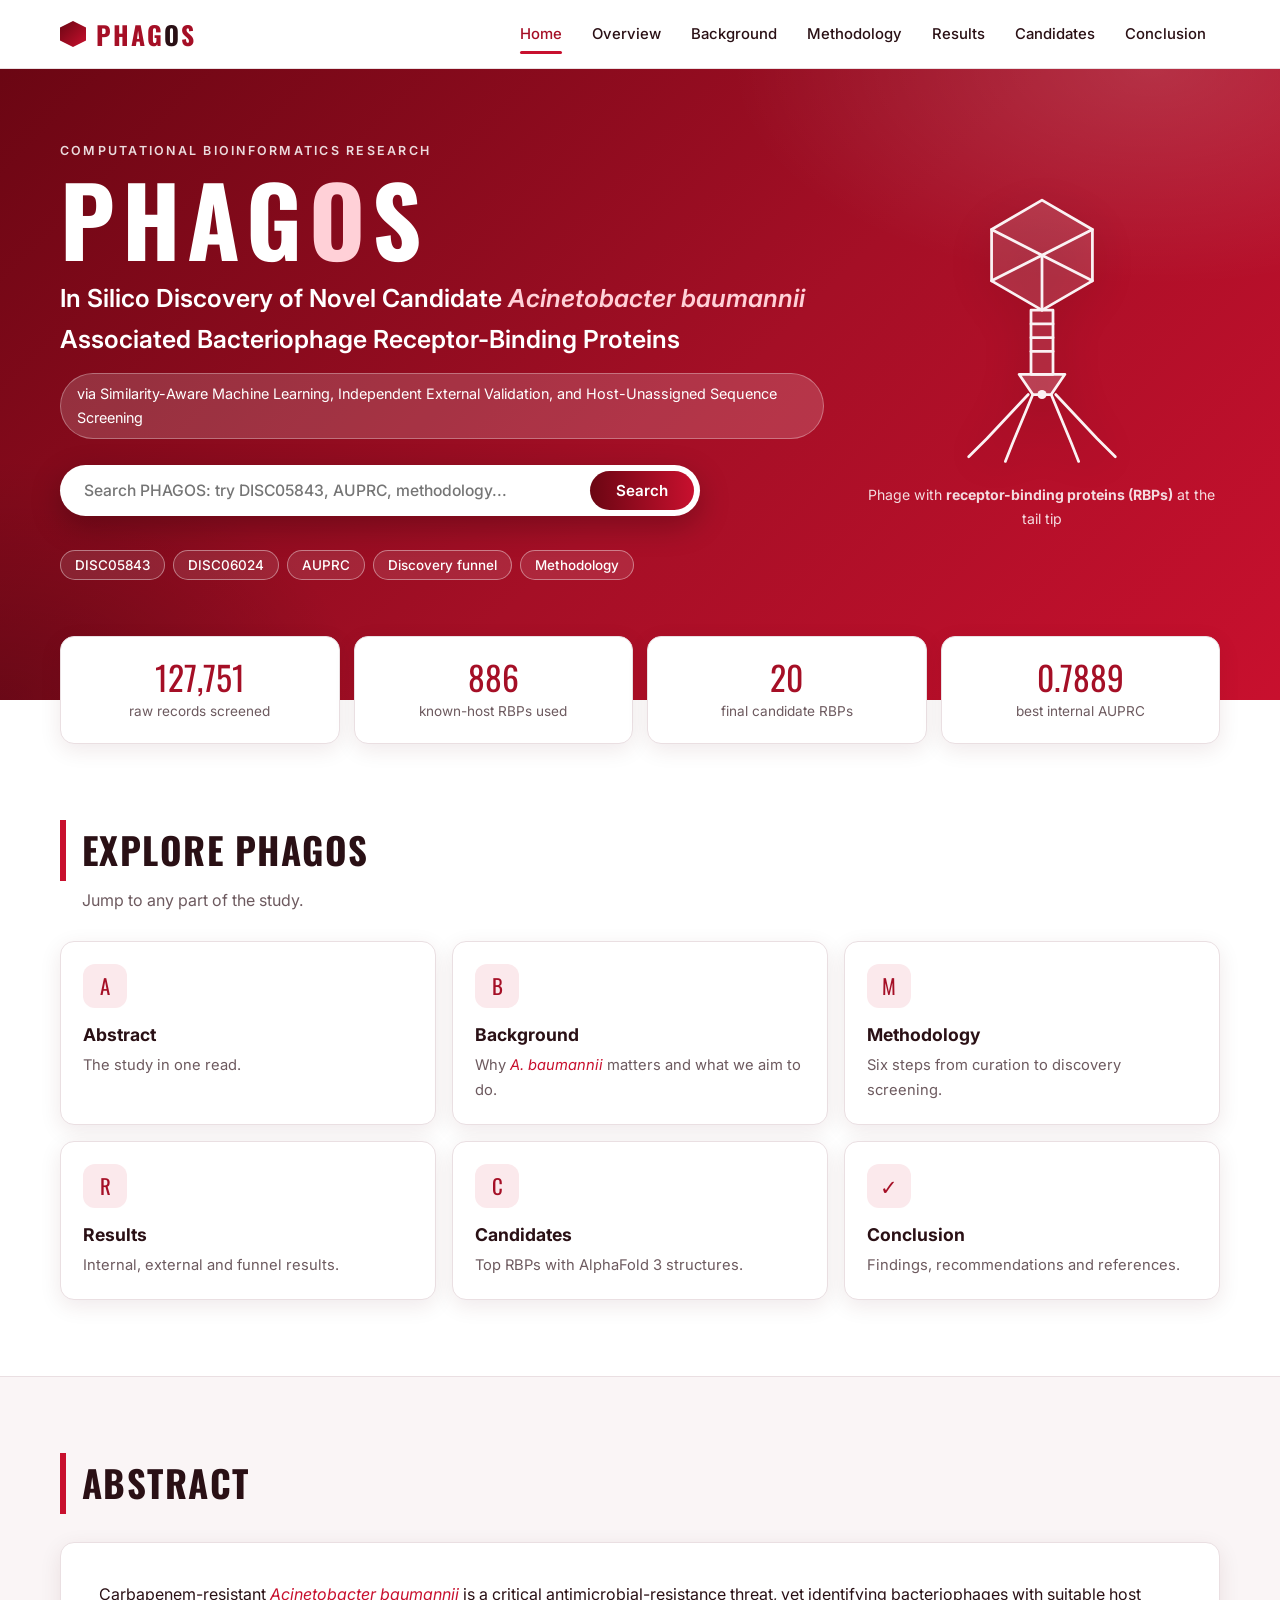
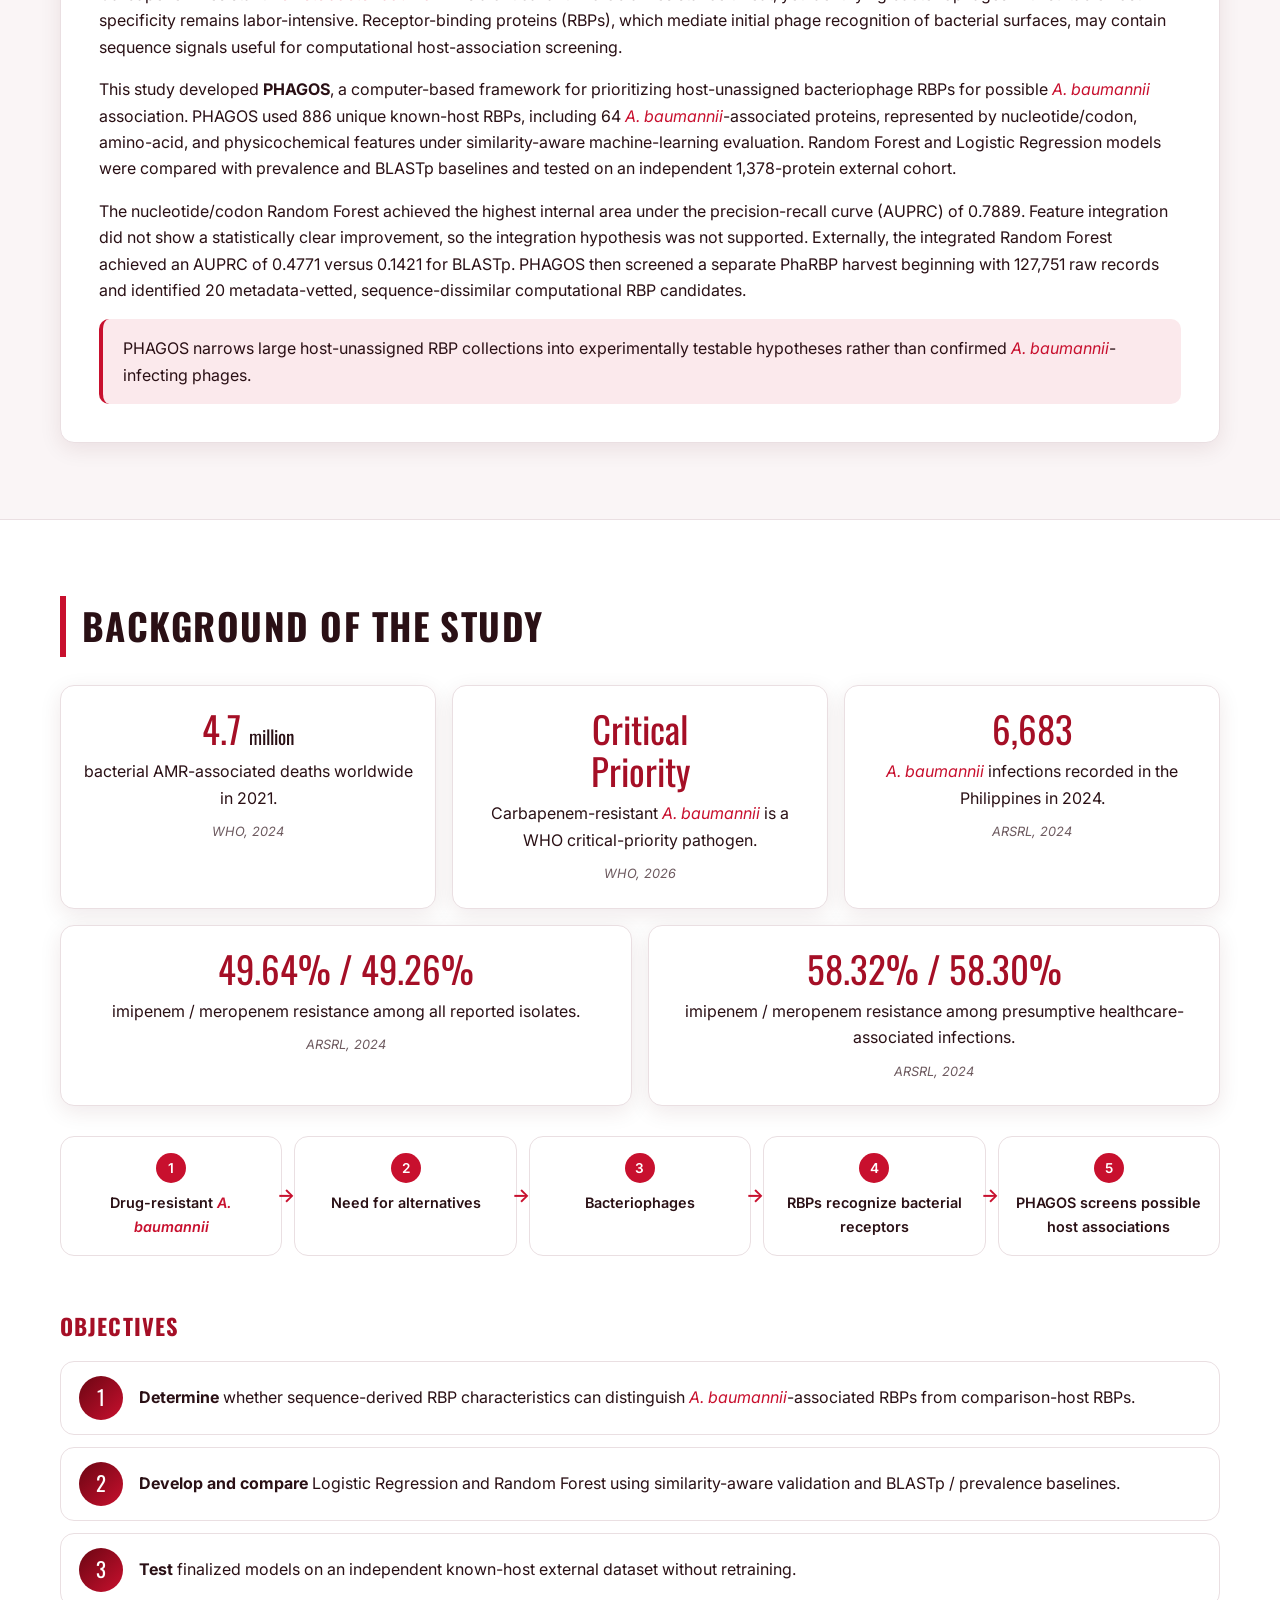
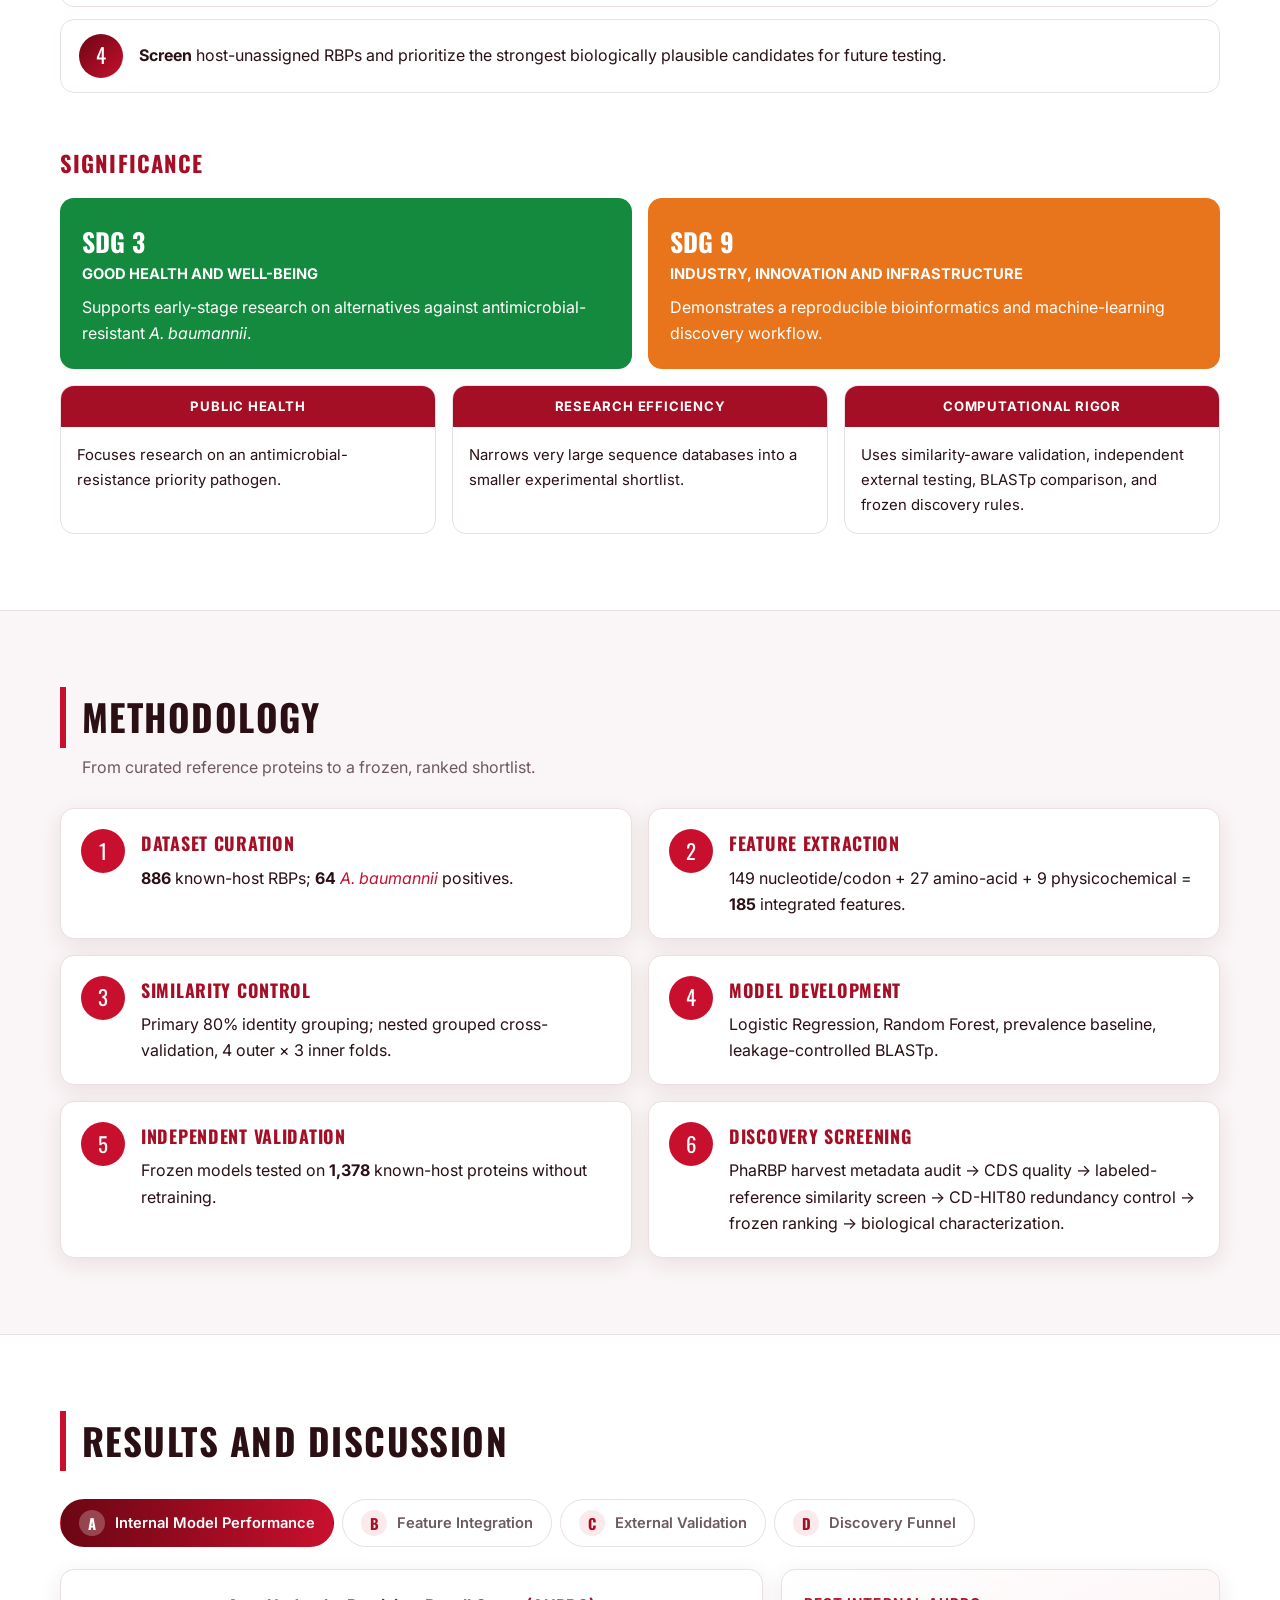
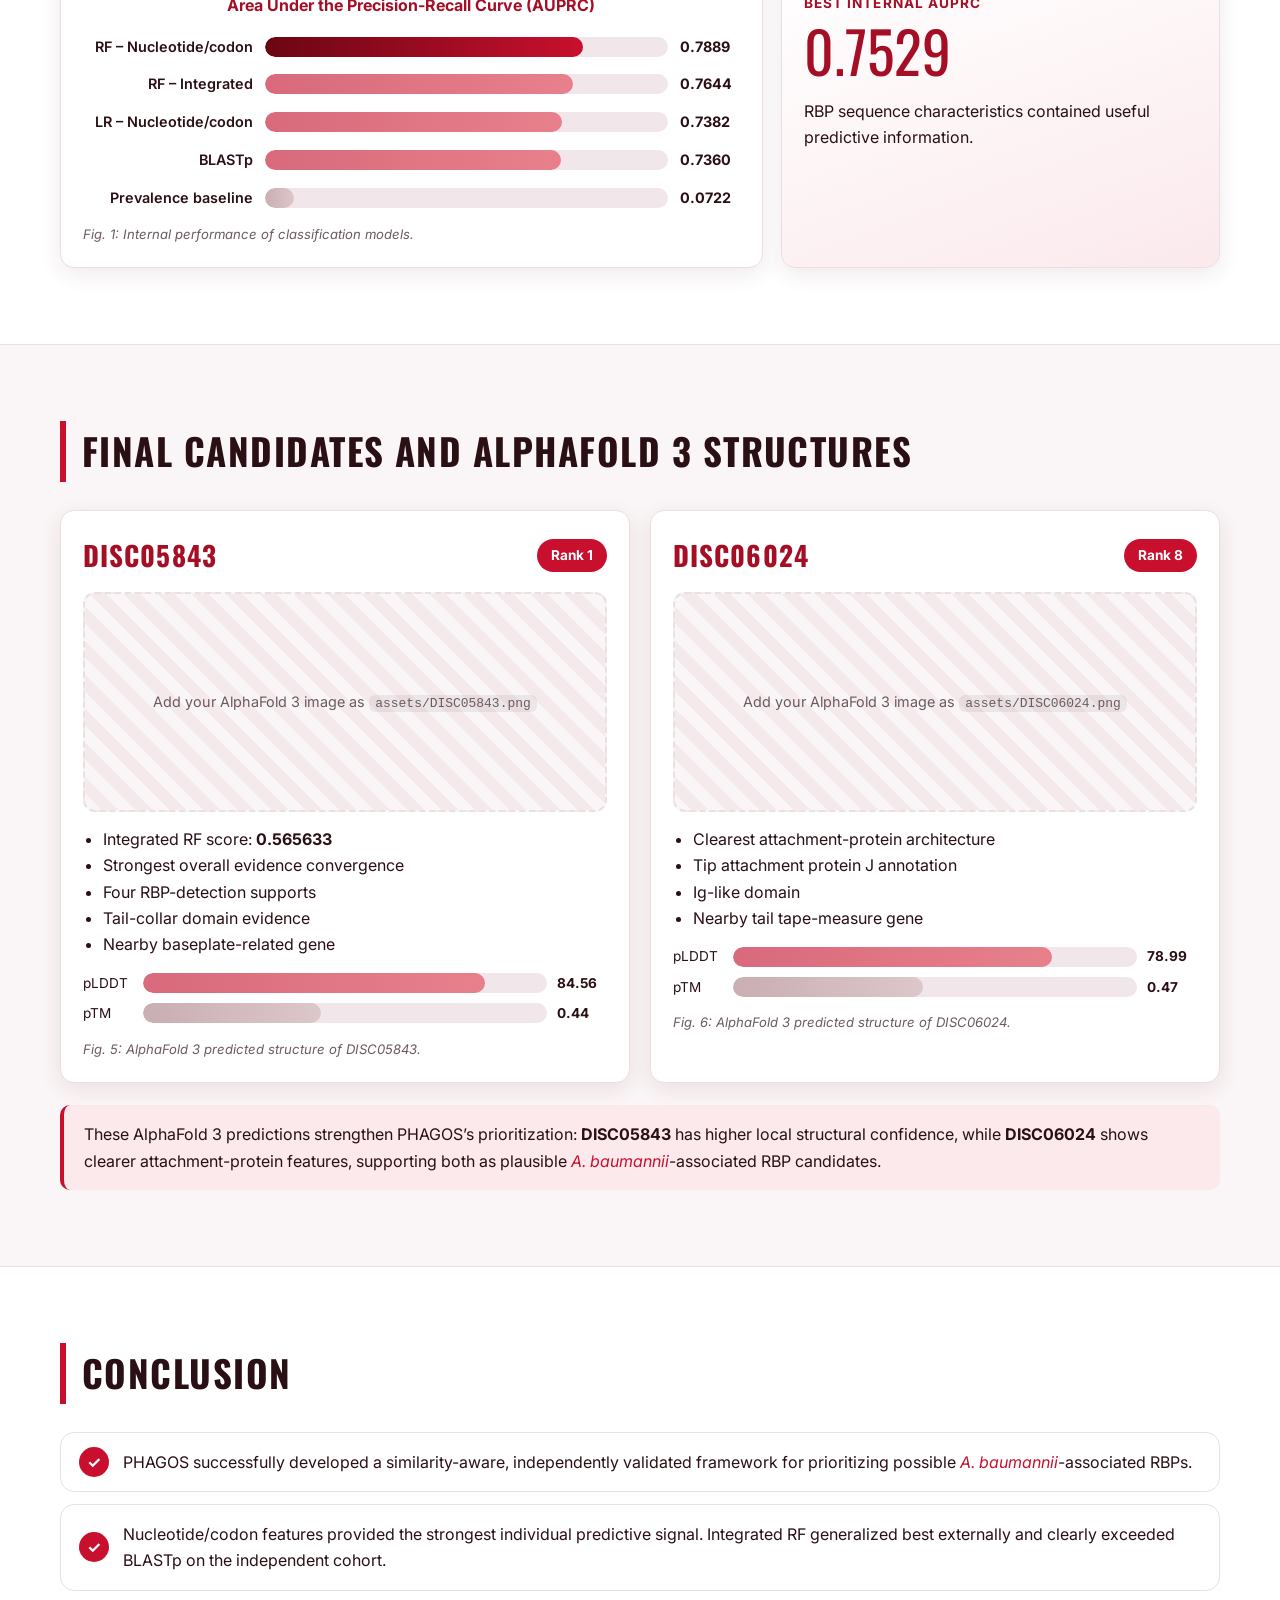
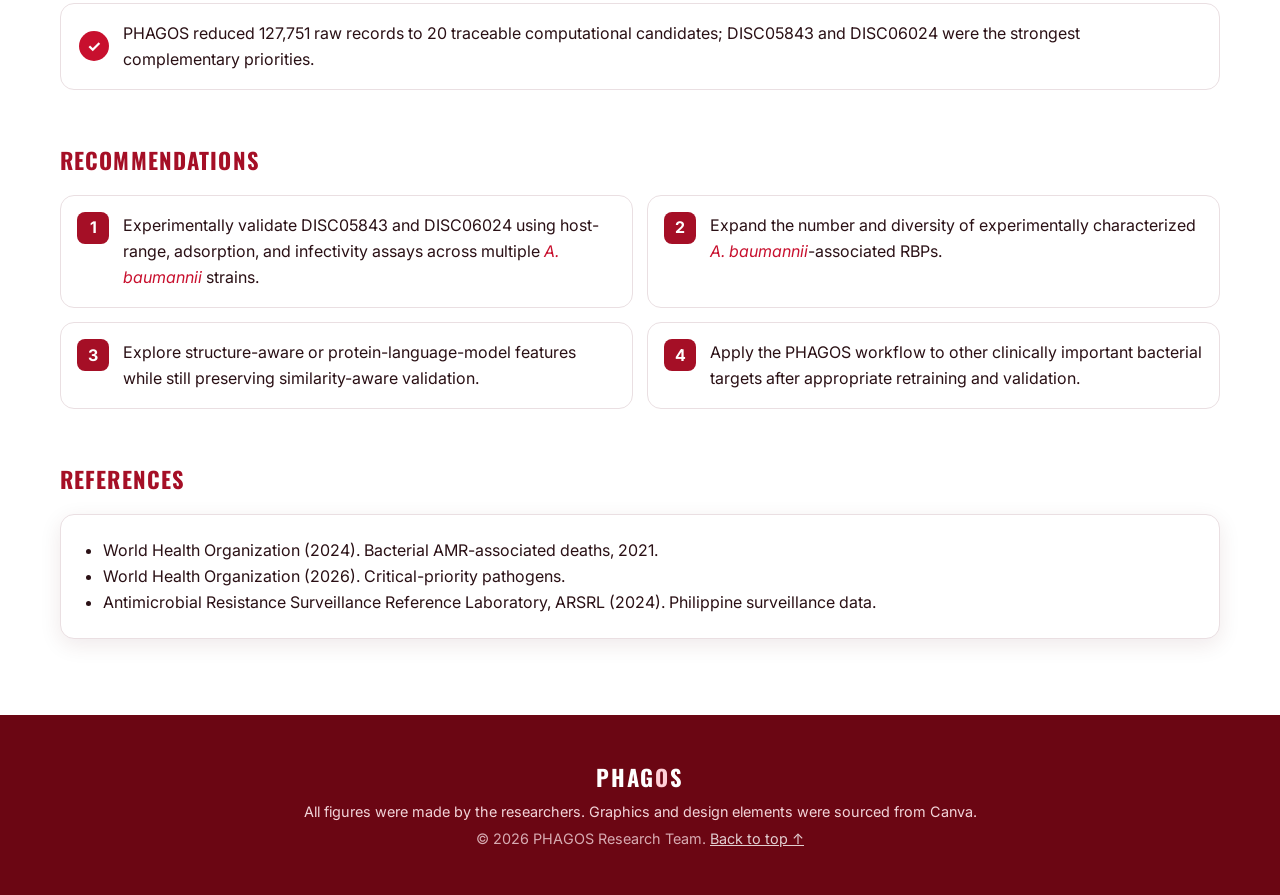
==== commit 8b6347ef: "Update index.html" ====
--- a/index.html
+++ b/index.html
@@ -34,7 +34,7 @@
     <section class="hero" id="top">
       <div class="container hero-grid">
         <div class="hero-text">
-          <p class="eyebrow">Computational Bioinformatics Researh</p>
+          <p class="eyebrow">Computational Bioinformatics Research</p>
           <h1>PHAG<span>O</span>S</h1>
           <h2>In Silico Discovery of Novel Candidate <em>Acinetobacter baumannii</em> Associated Bacteriophage Receptor-Binding Proteins</h2>
           <p class="lead">via Similarity-Aware Machine Learning, Independent External Validation, and Host-Unassigned Sequence Screening</p>
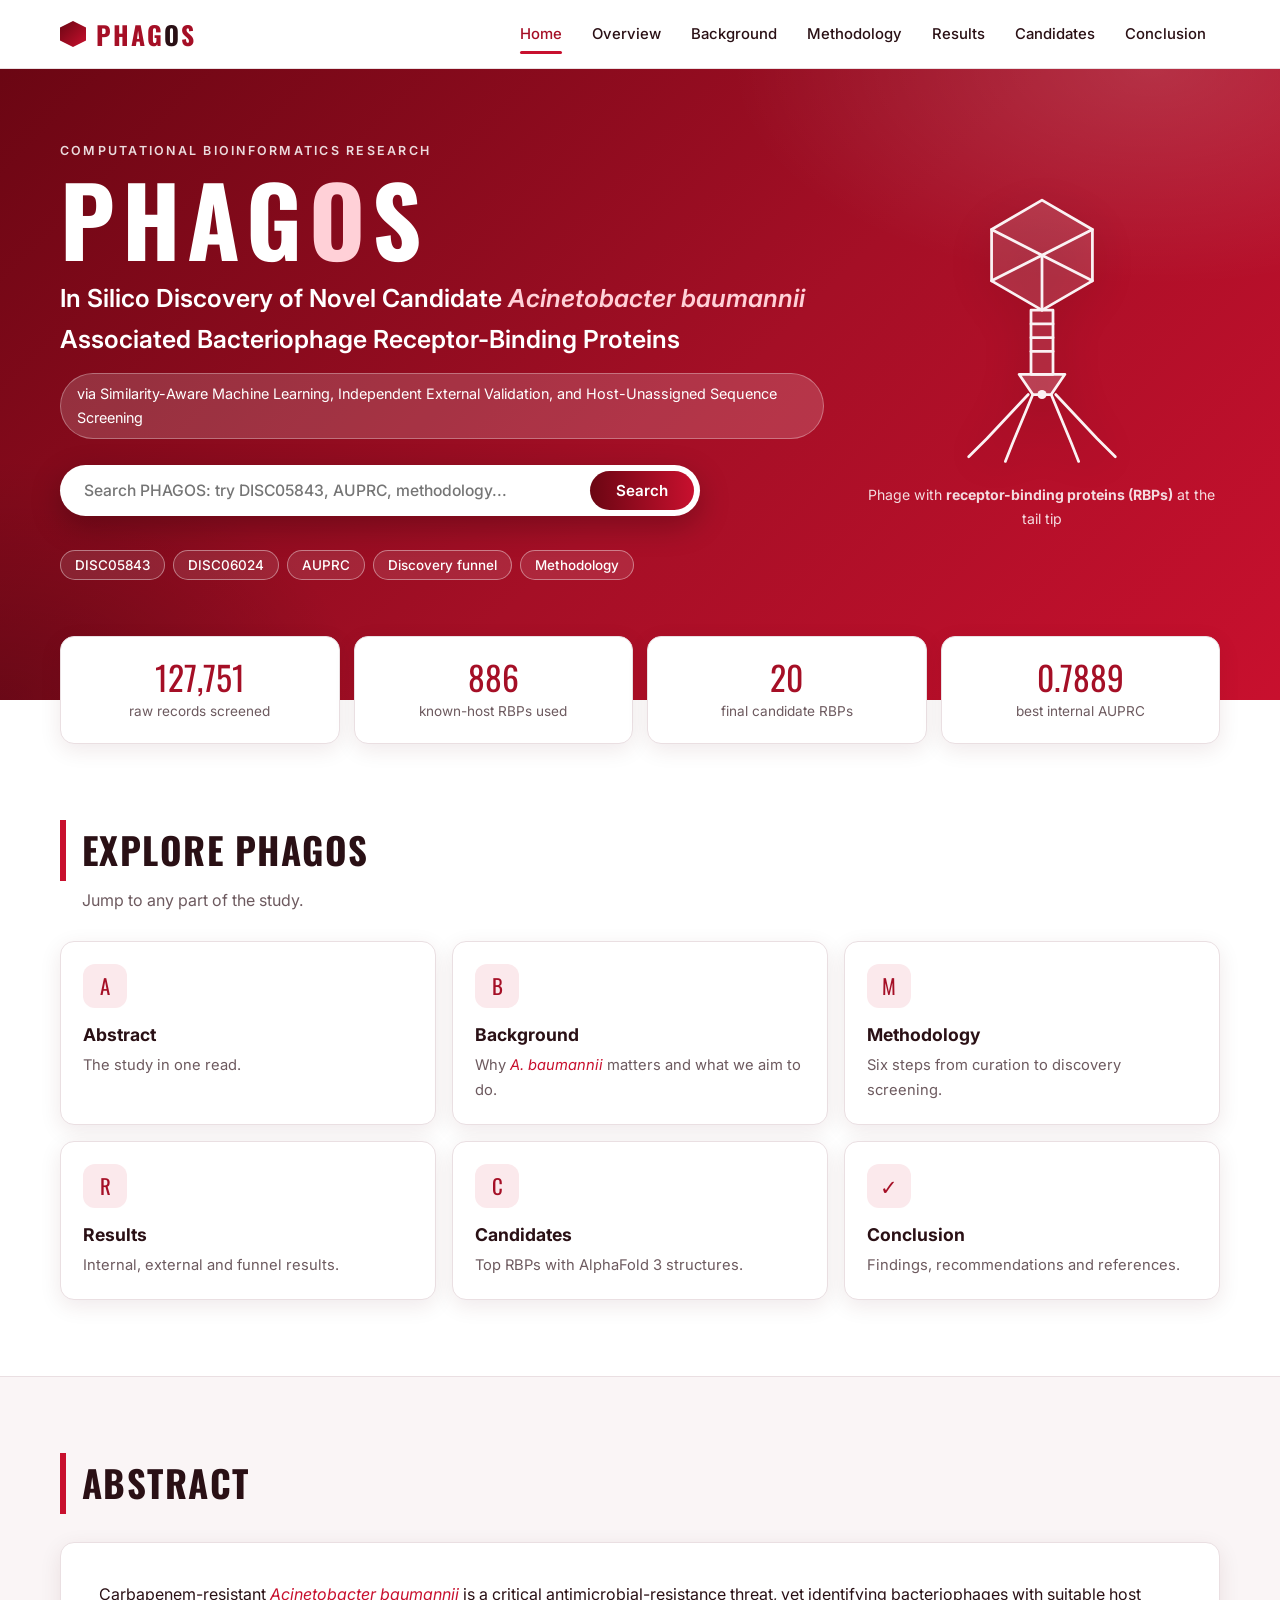
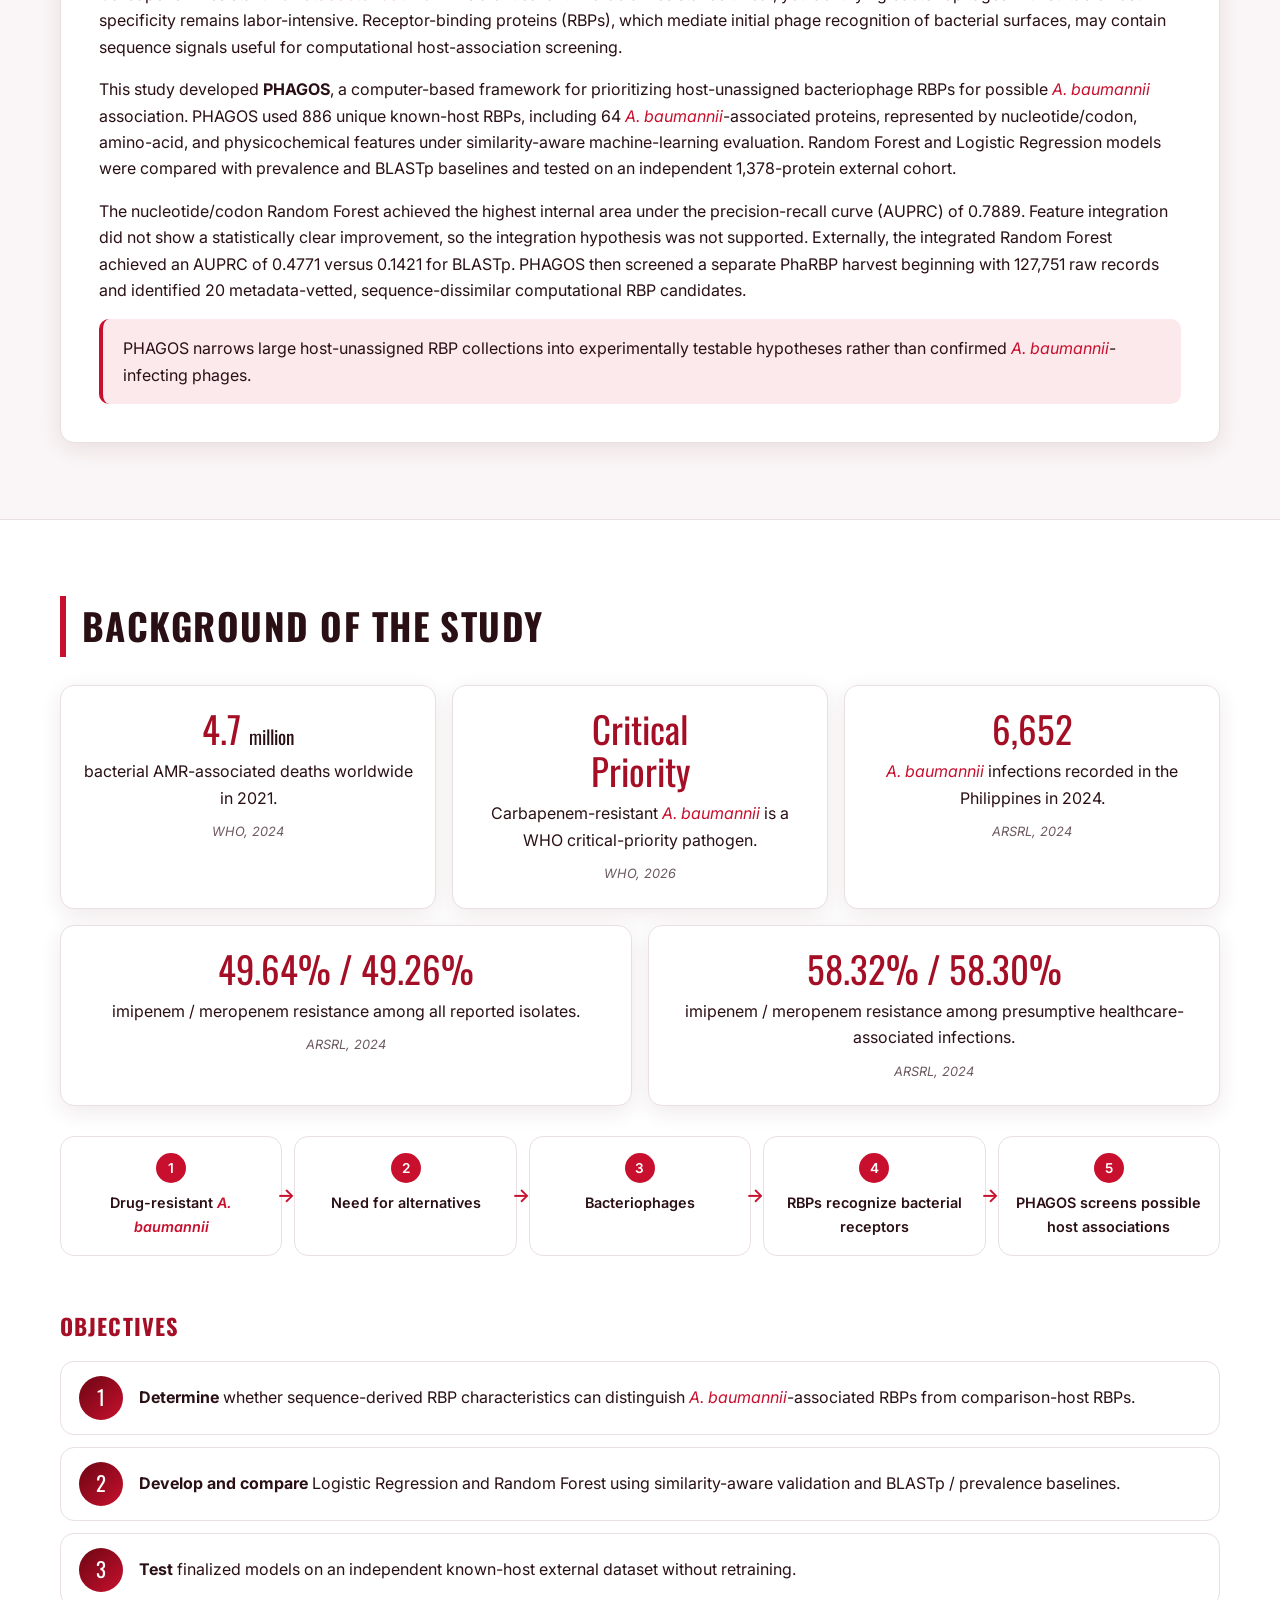
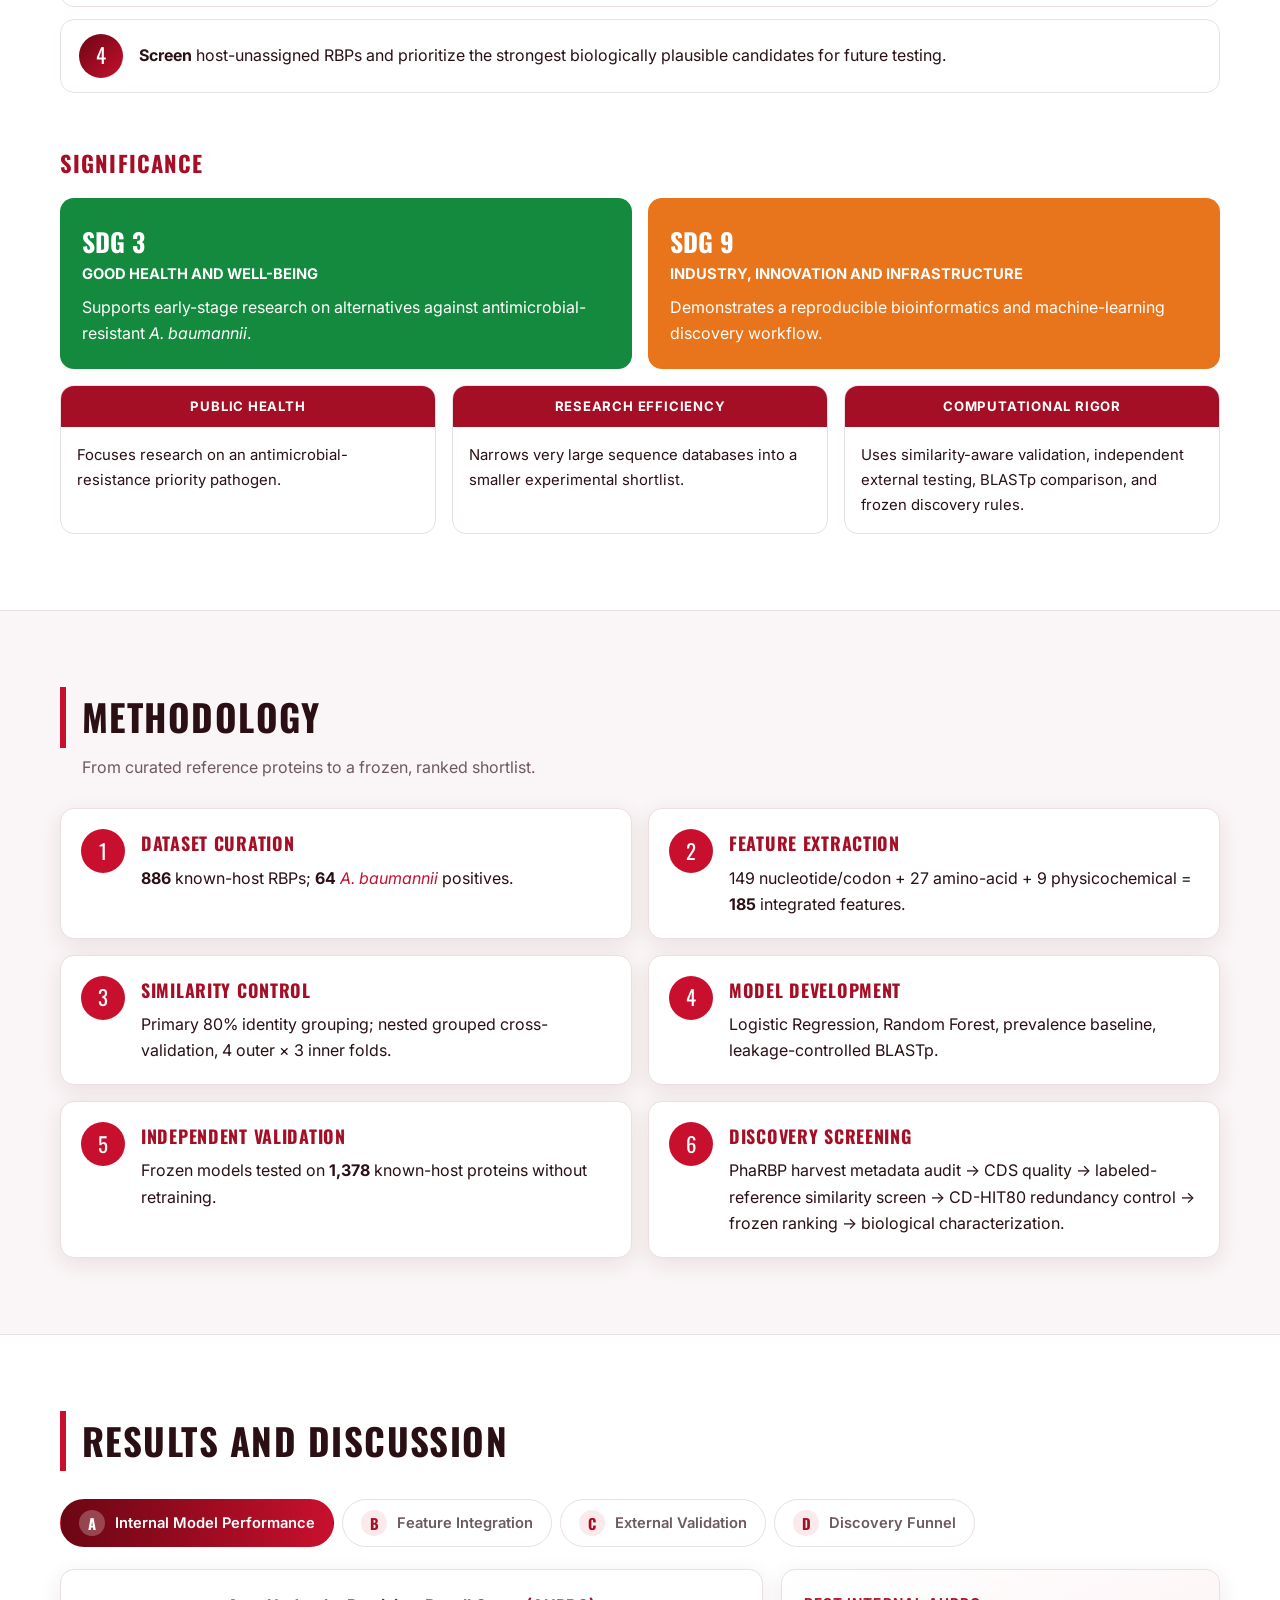
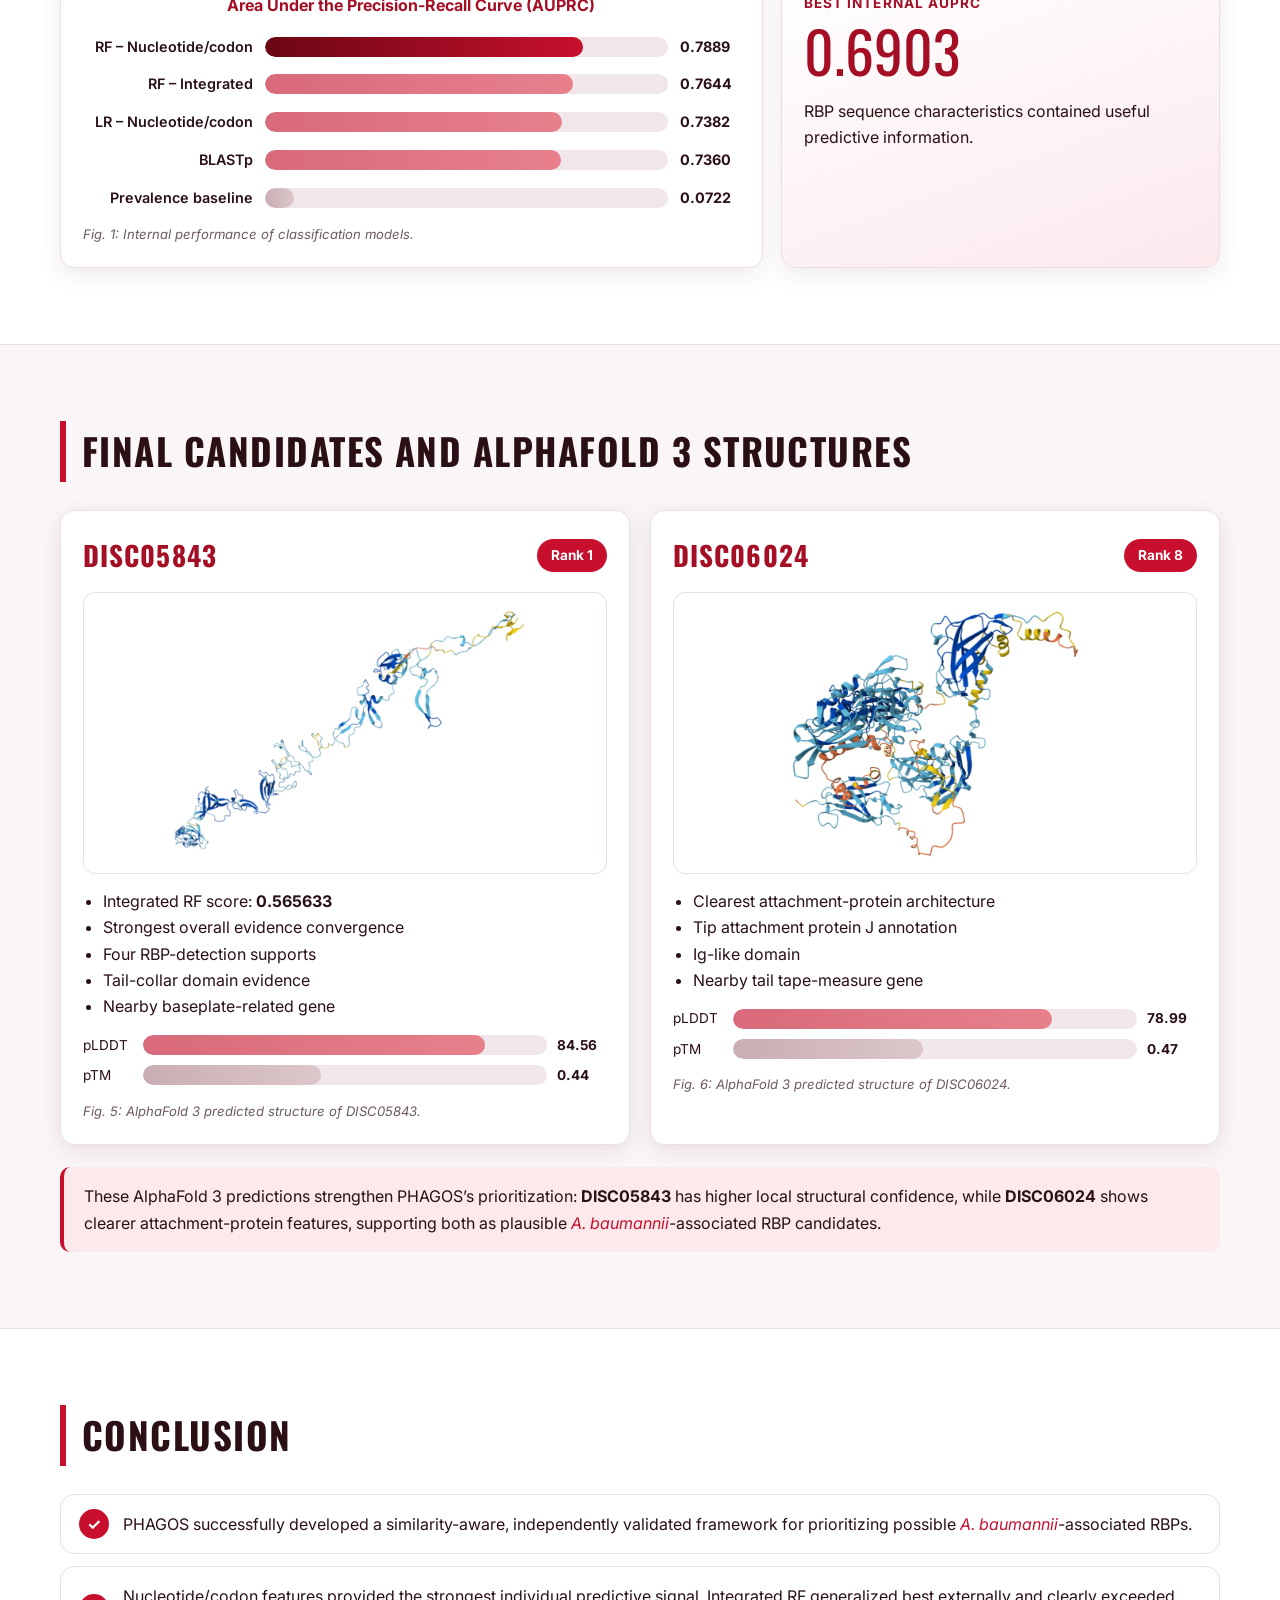
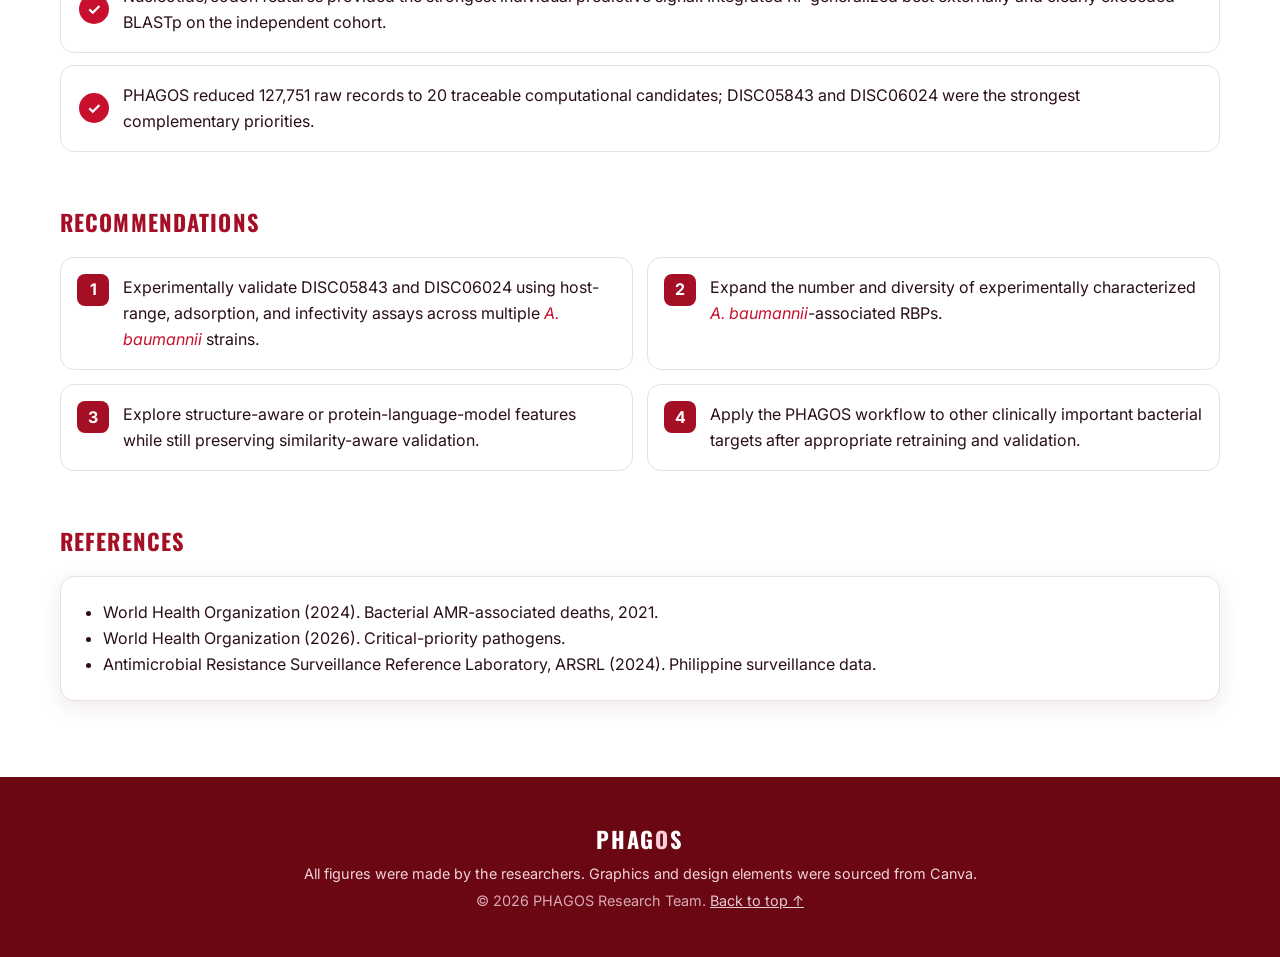
==== commit a78a72bd: "Update fmt.Println message from 'Hello' to 'Goodbye'" ====
--- a/index.html
+++ b/index.html
@@ -318,15 +318,15 @@
       </div>
     </section>
 
-    <section id="candidates" class="section tint">
+      <section id="candidates" class="section tint">
       <div class="container">
         <div class="section-head reveal"><h2>Final Candidates and AlphaFold 3 Structures</h2></div>
         <div class="cand-grid">
           <article class="cand reveal" id="cand-DISC05843">
             <header><h3>DISC05843</h3><span class="rank">Rank 1</span></header>
             <div class="struct">
-              <img src="assets/DISC05843.png" alt="AlphaFold 3 predicted structure of DISC05843" onerror="this.parentElement.classList.add('empty')" />
-              <p class="placeholder">Add your AlphaFold 3 image as <code>assets/DISC05843.png</code></p>
+              <img src="assets/DISC05843.webp" alt="AlphaFold 3 predicted structure of DISC05843" onerror="this.parentElement.classList.add('empty')" />
+              <p class="placeholder">Add your AlphaFold 3 image as <code>assets/DISC05843.webp</code></p>
             </div>
             <ul>
               <li>Integrated RF score: <strong>0.565633</strong></li>
@@ -343,8 +343,8 @@
           <article class="cand reveal" id="cand-DISC06024">
             <header><h3>DISC06024</h3><span class="rank">Rank 8</span></header>
             <div class="struct">
-              <img src="assets/DISC06024.png" alt="AlphaFold 3 predicted structure of DISC06024" onerror="this.parentElement.classList.add('empty')" />
-              <p class="placeholder">Add your AlphaFold 3 image as <code>assets/DISC06024.png</code></p>
+              <img src="assets/DISC06024.webp" alt="AlphaFold 3 predicted structure of DISC06024" onerror="this.parentElement.classList.add('empty')" />
+              <p class="placeholder">Add your AlphaFold 3 image as <code>assets/DISC06024.webp</code></p>
             </div>
             <ul>
               <li>Clearest attachment-protein architecture</li>
@@ -359,8 +359,7 @@
         </div>
         <p class="callout reveal">These AlphaFold 3 predictions strengthen PHAGOS&rsquo;s prioritization: <strong>DISC05843</strong> has higher local structural confidence, while <strong>DISC06024</strong> shows clearer attachment-protein features, supporting both as plausible <em>A. baumannii</em>-associated RBP candidates.</p>
       </div>
-    </section>
-
+      </section>
     <section id="conclusion" class="section">
       <div class="container">
         <div class="section-head reveal"><h2>Conclusion</h2></div>
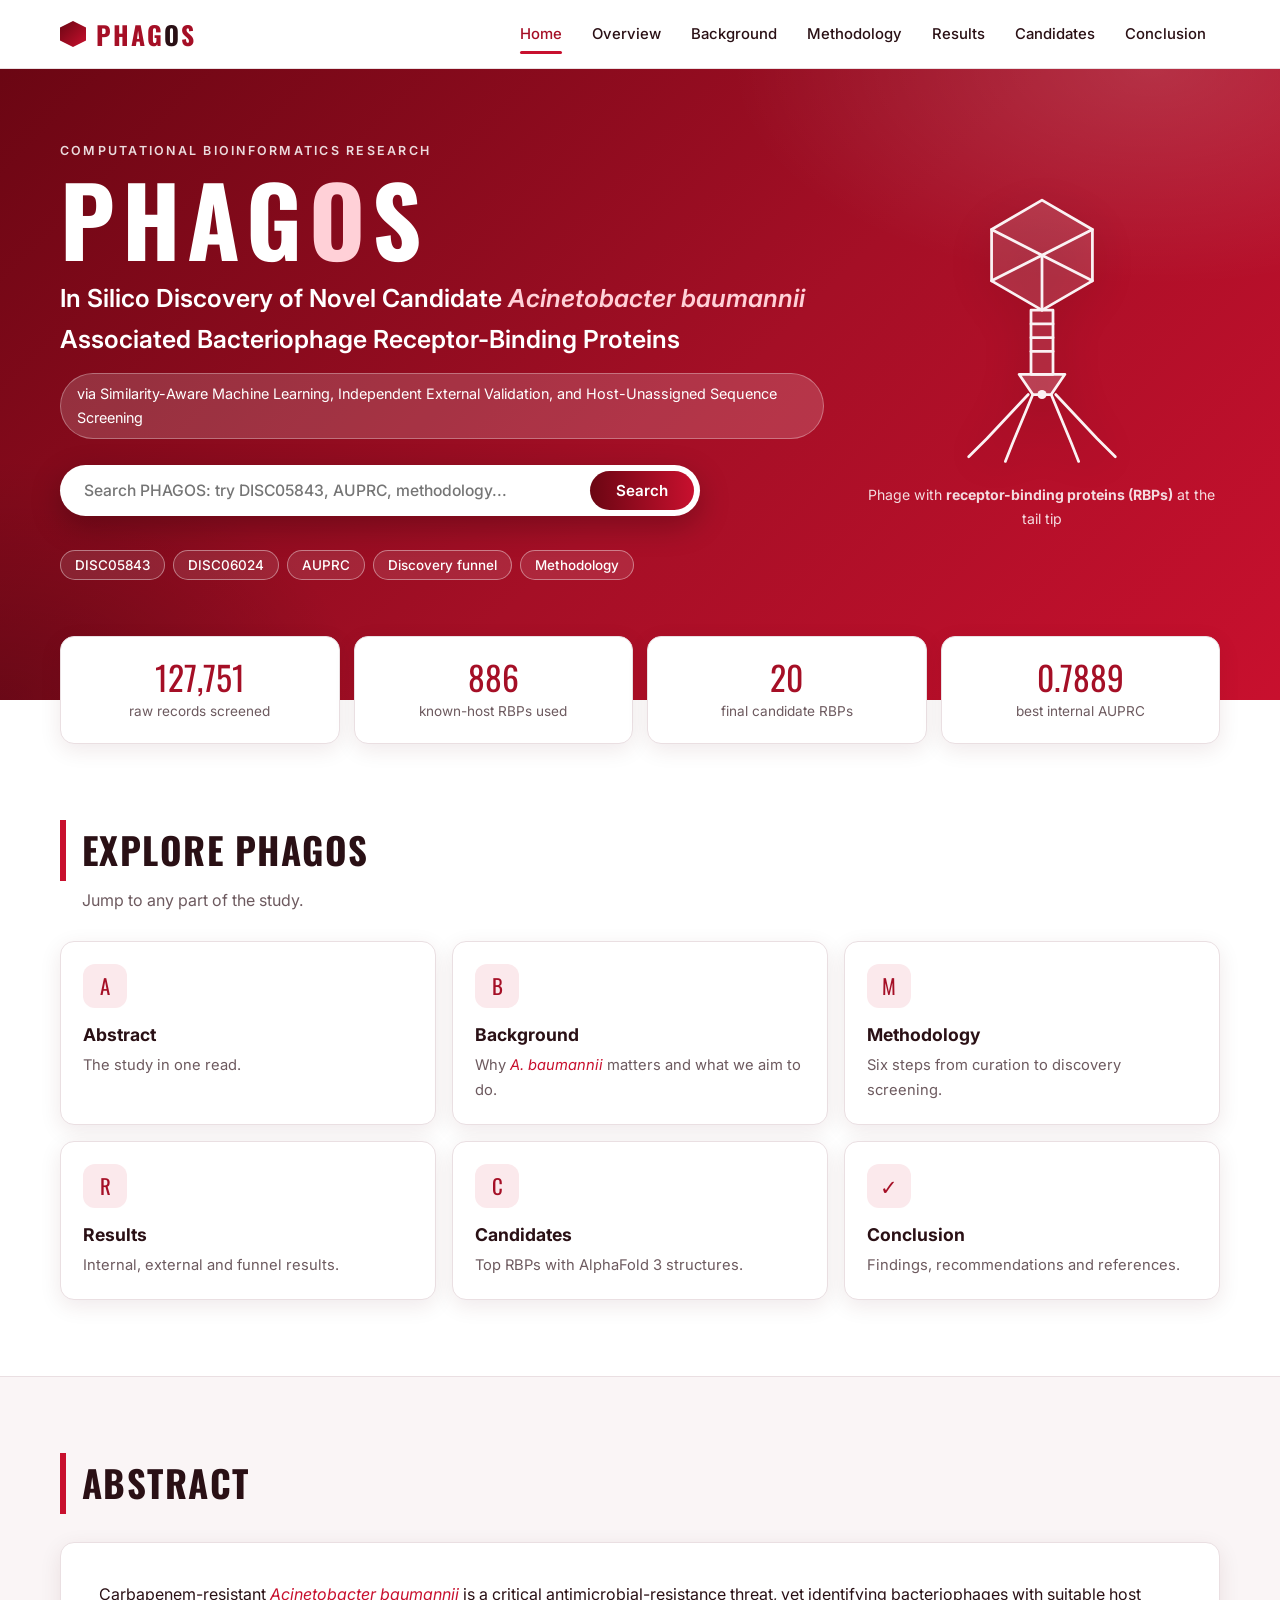
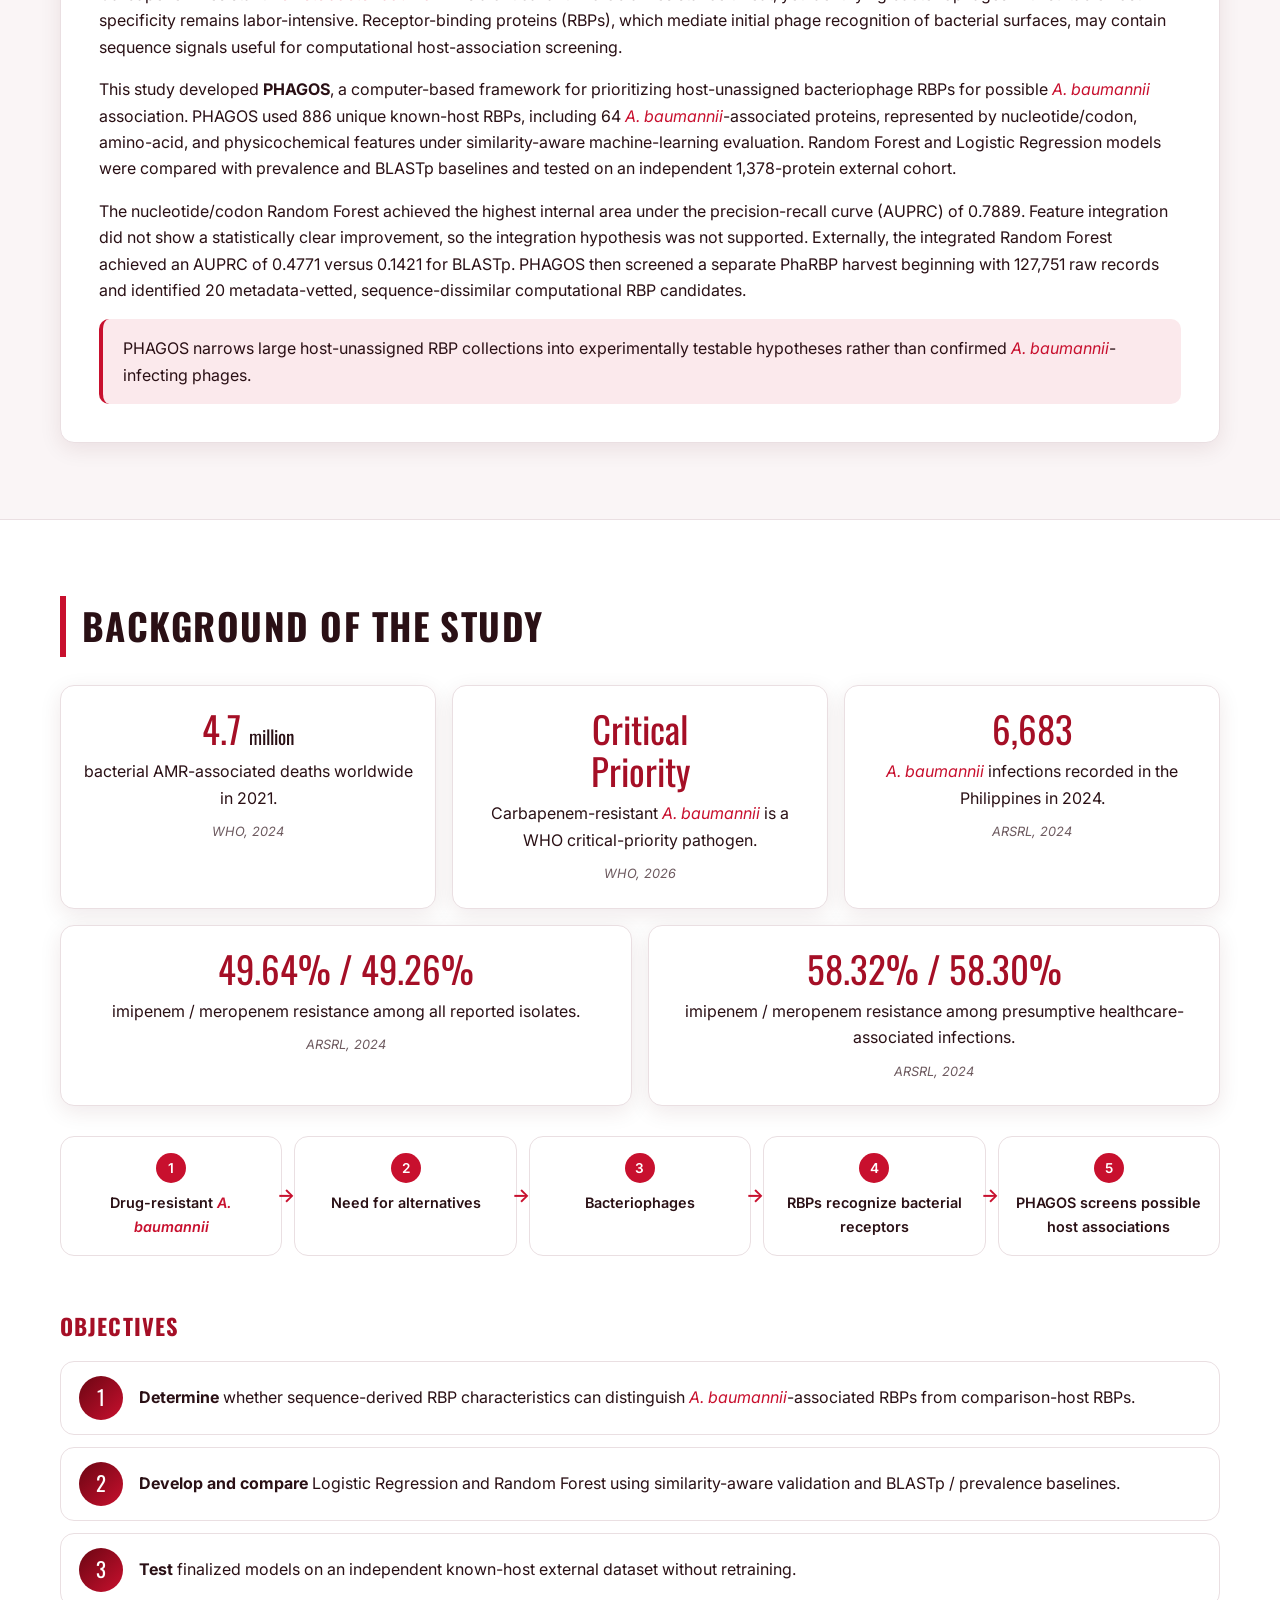
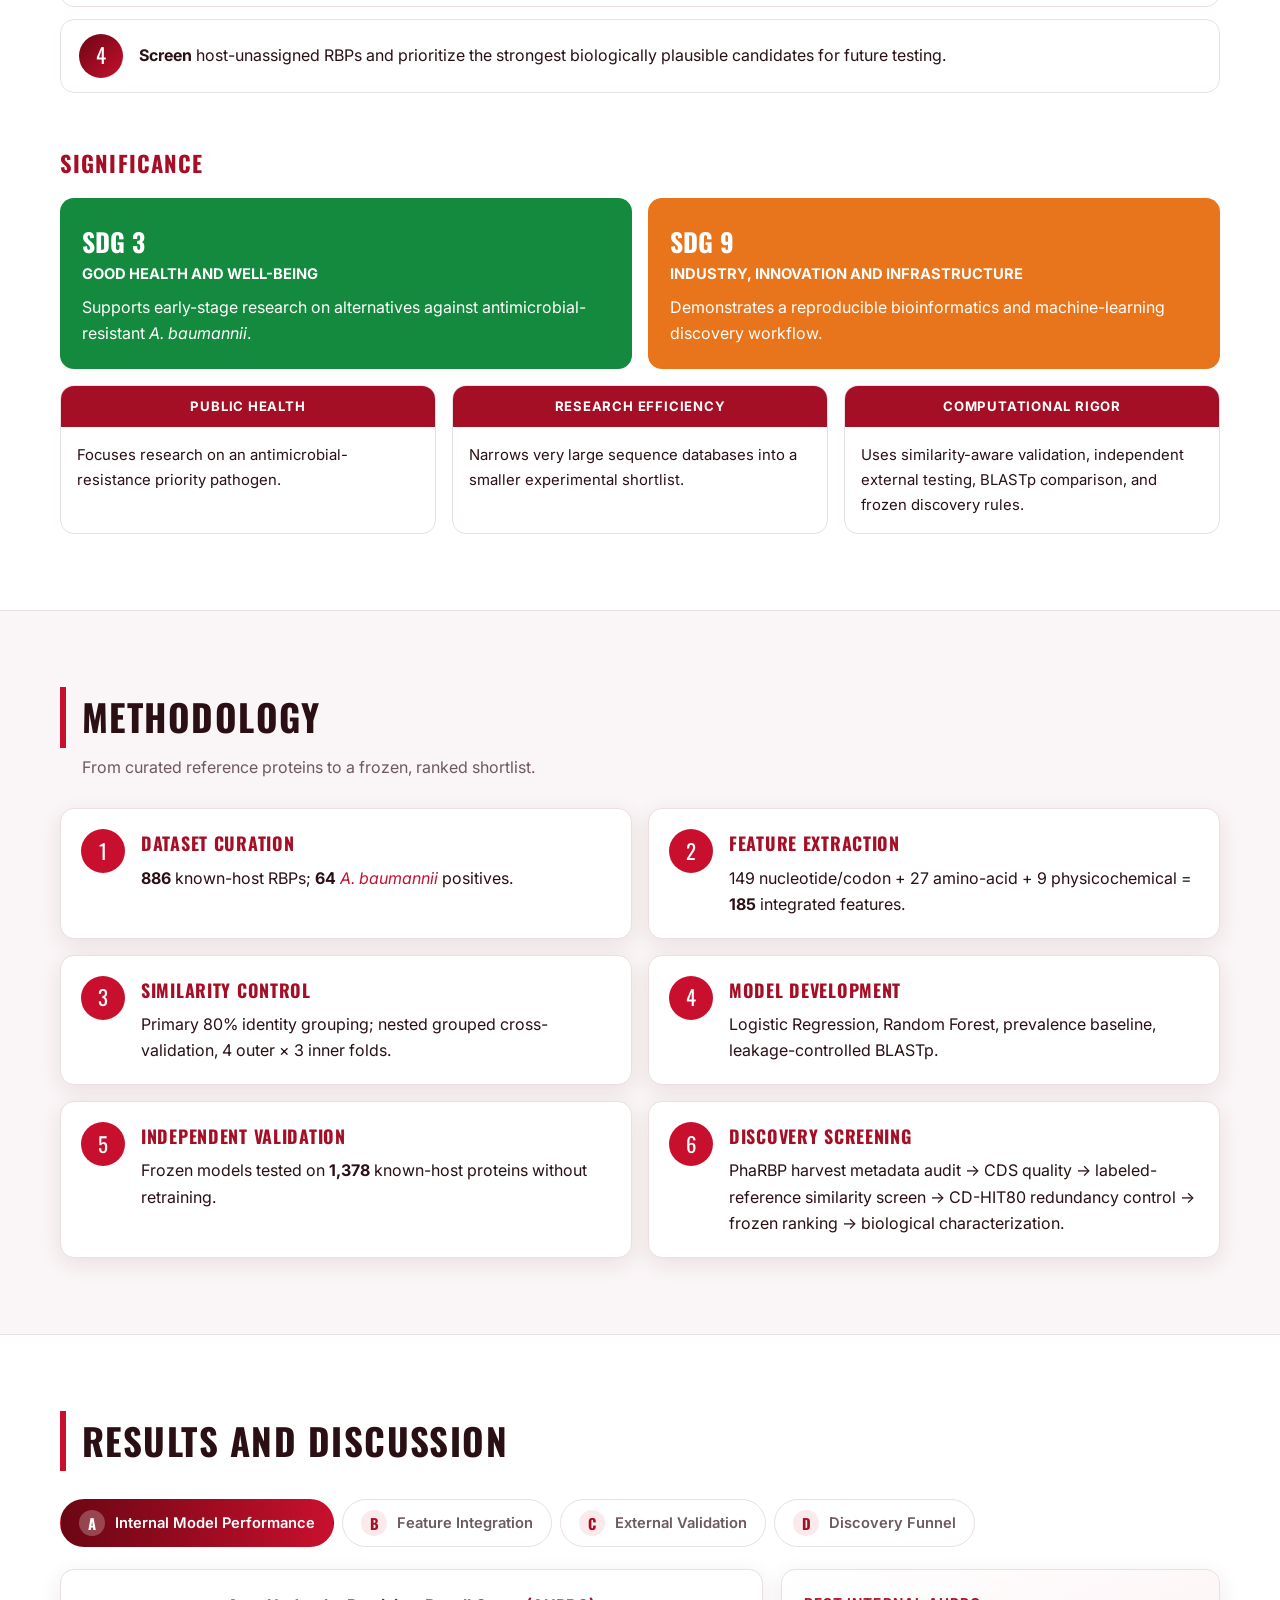
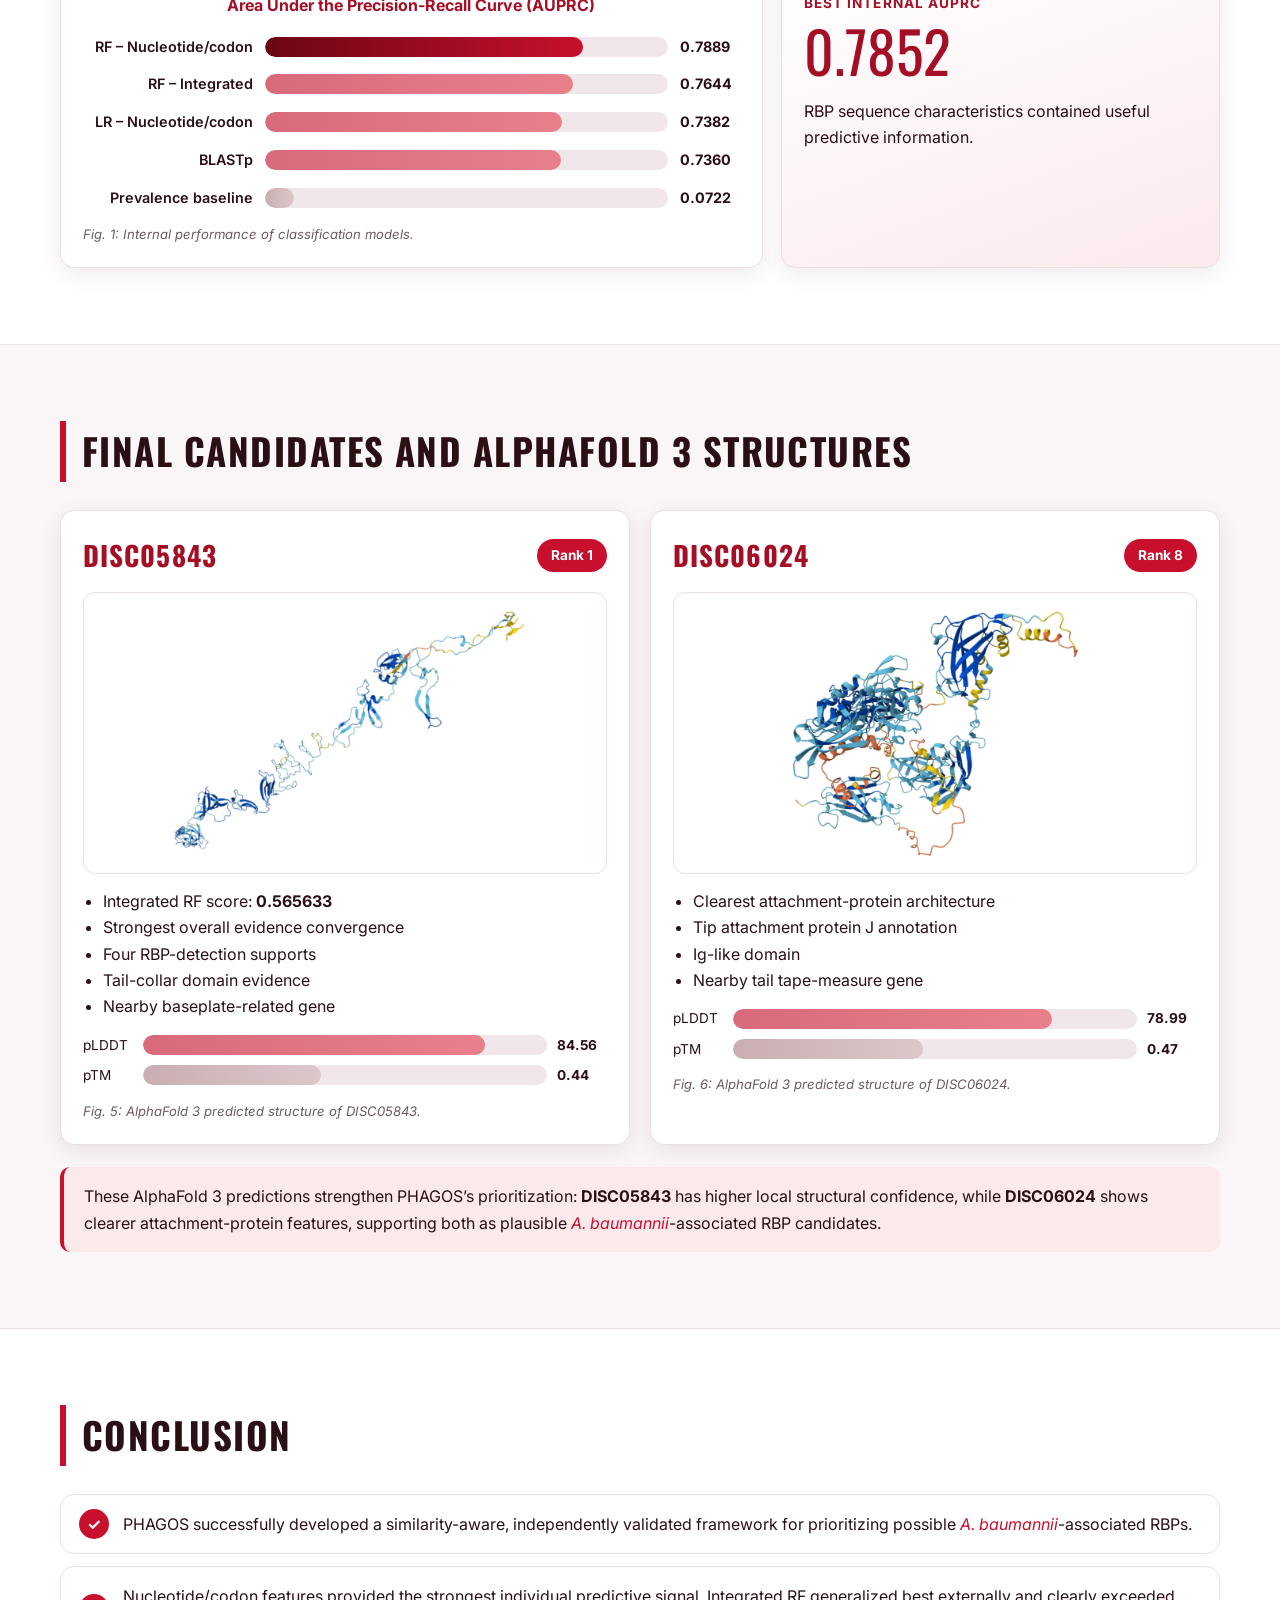
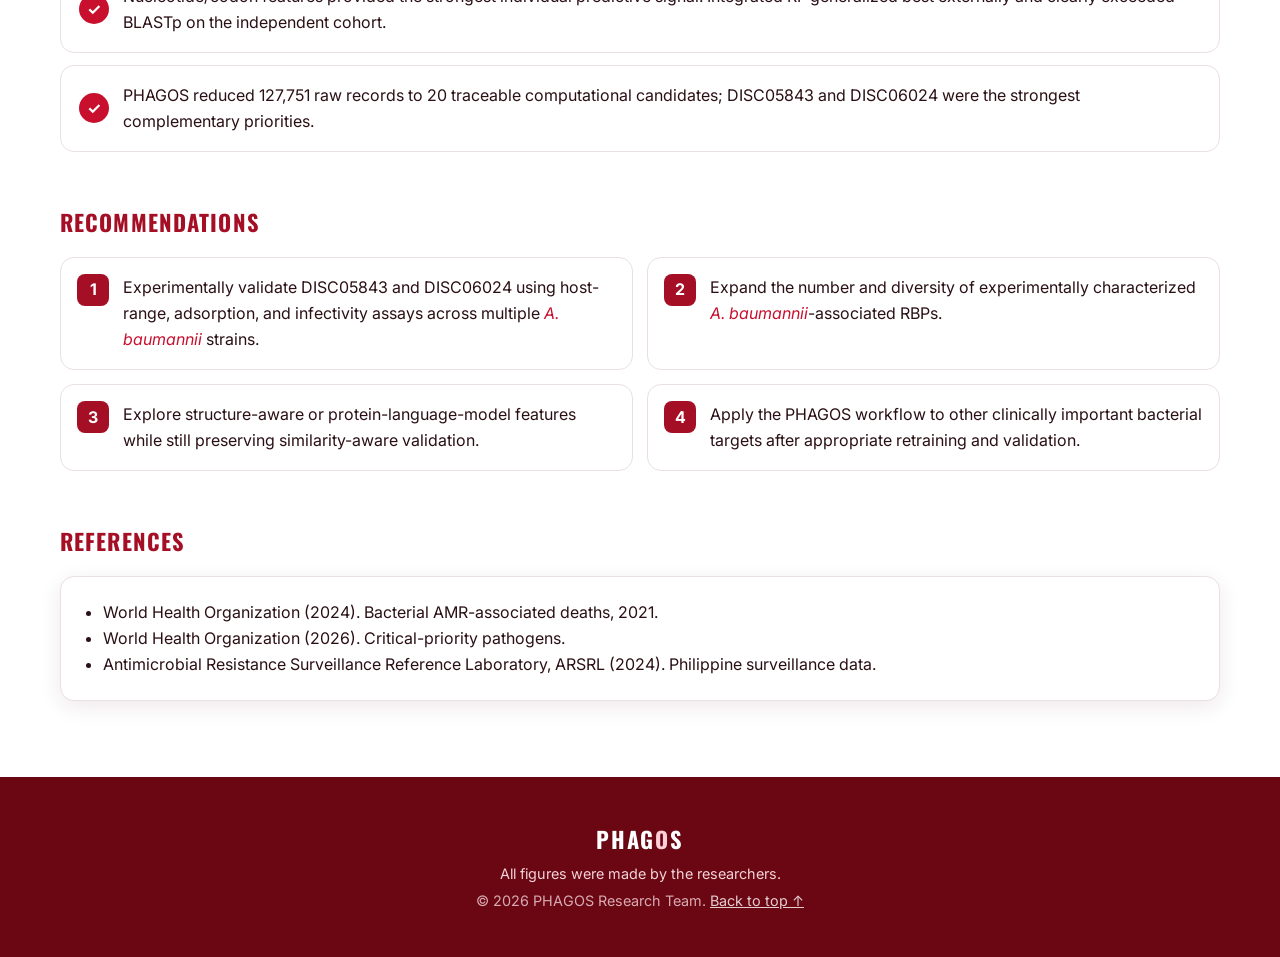
==== commit b0537d27: "Update index.html" ====
--- a/index.html
+++ b/index.html
@@ -392,7 +392,7 @@
   <footer class="site-footer">
     <div class="container">
       <p class="foot-brand">PHAG<span>O</span>S</p>
-      <p>All figures were made by the researchers. Graphics and design elements were sourced from Canva.</p>
+      <p>All figures were made by the researchers.</p>
       <p class="muted-text">&copy; <span id="year"></span> PHAGOS Research Team. <a href="#top">Back to top &uarr;</a></p>
     </div>
   </footer>
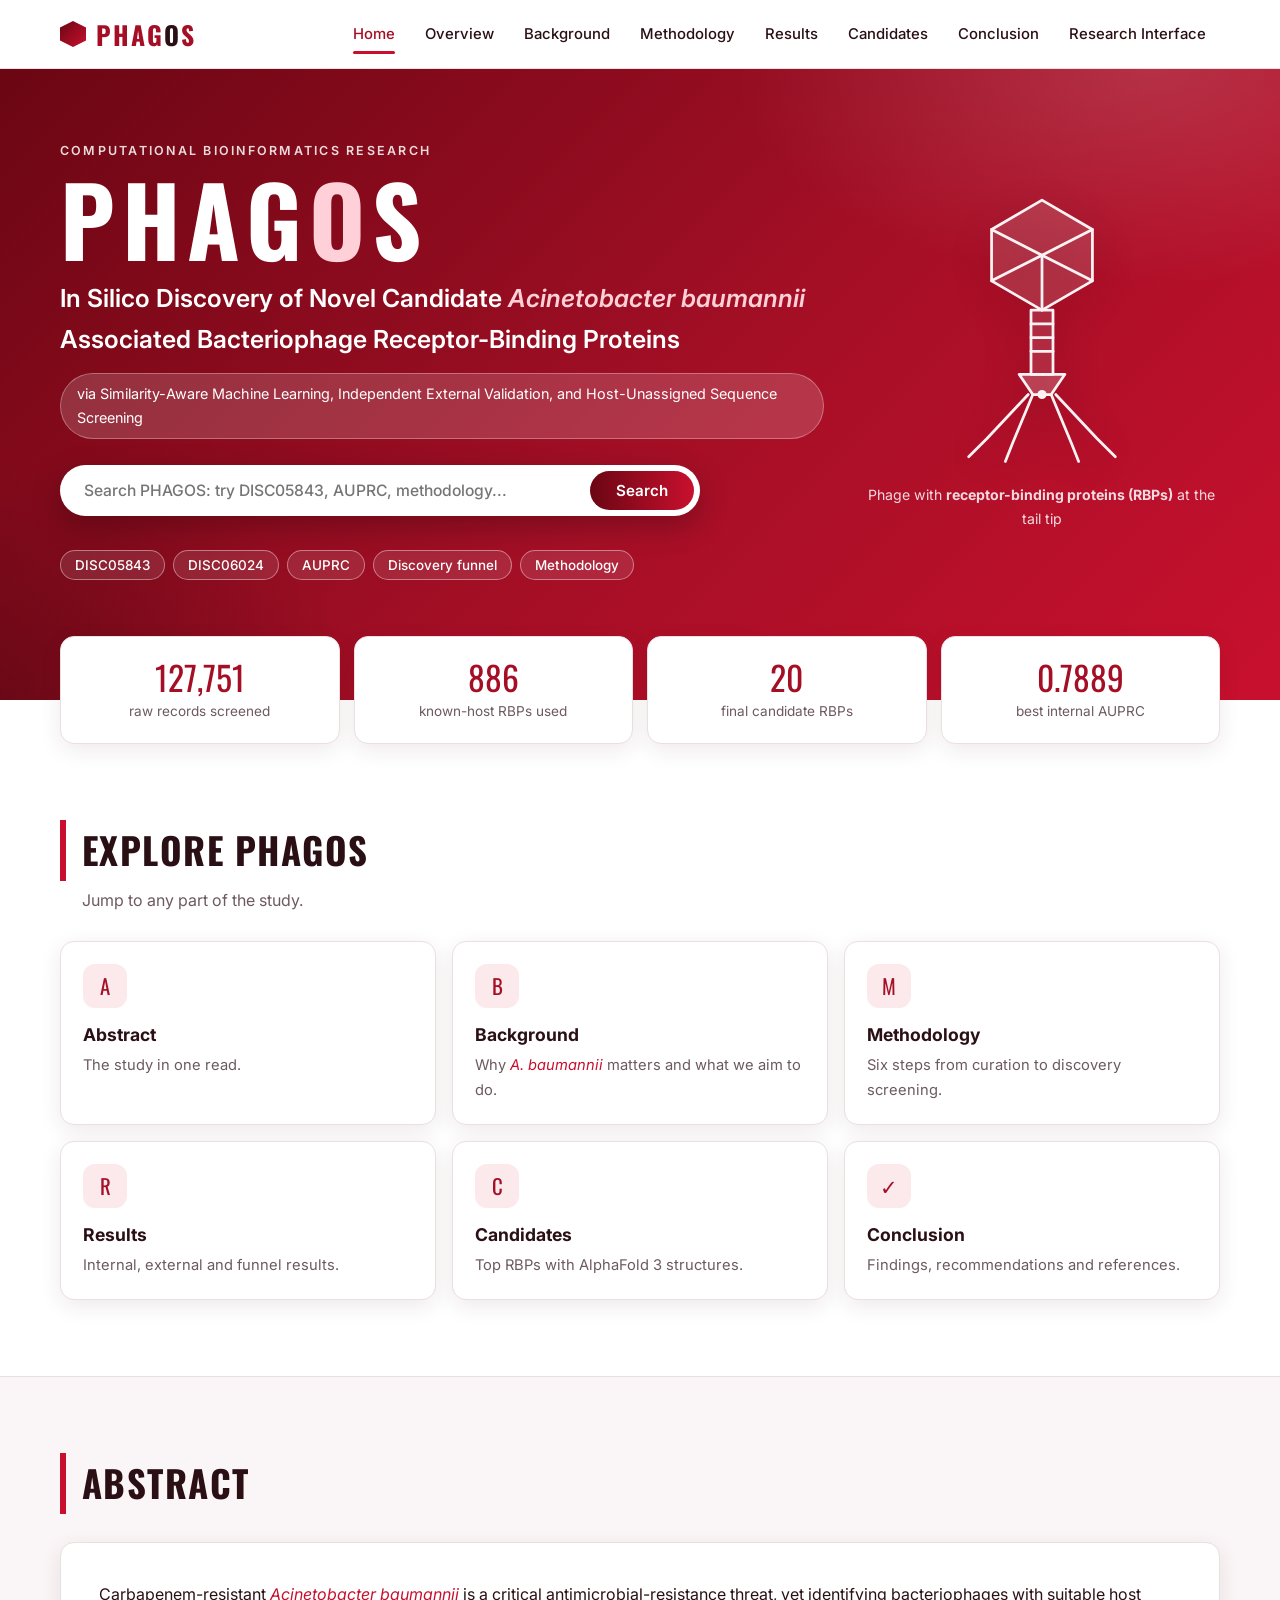
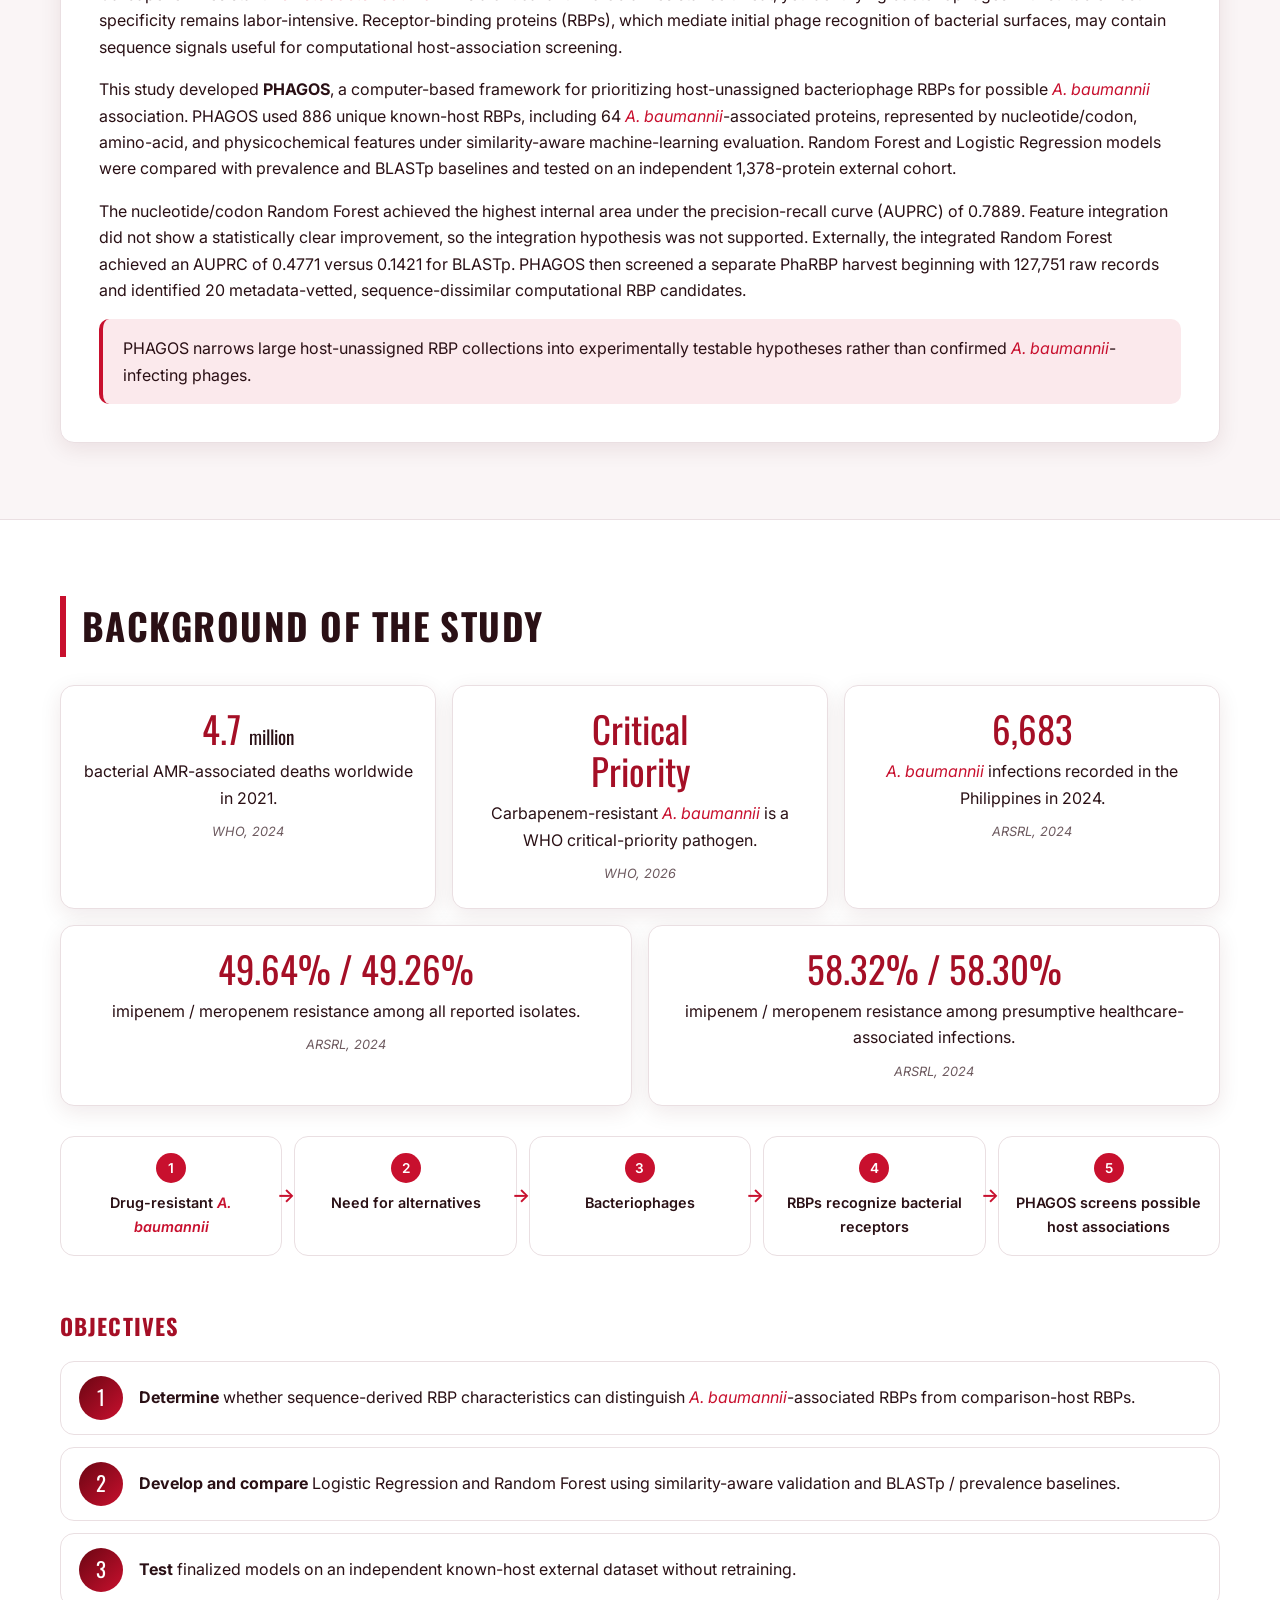
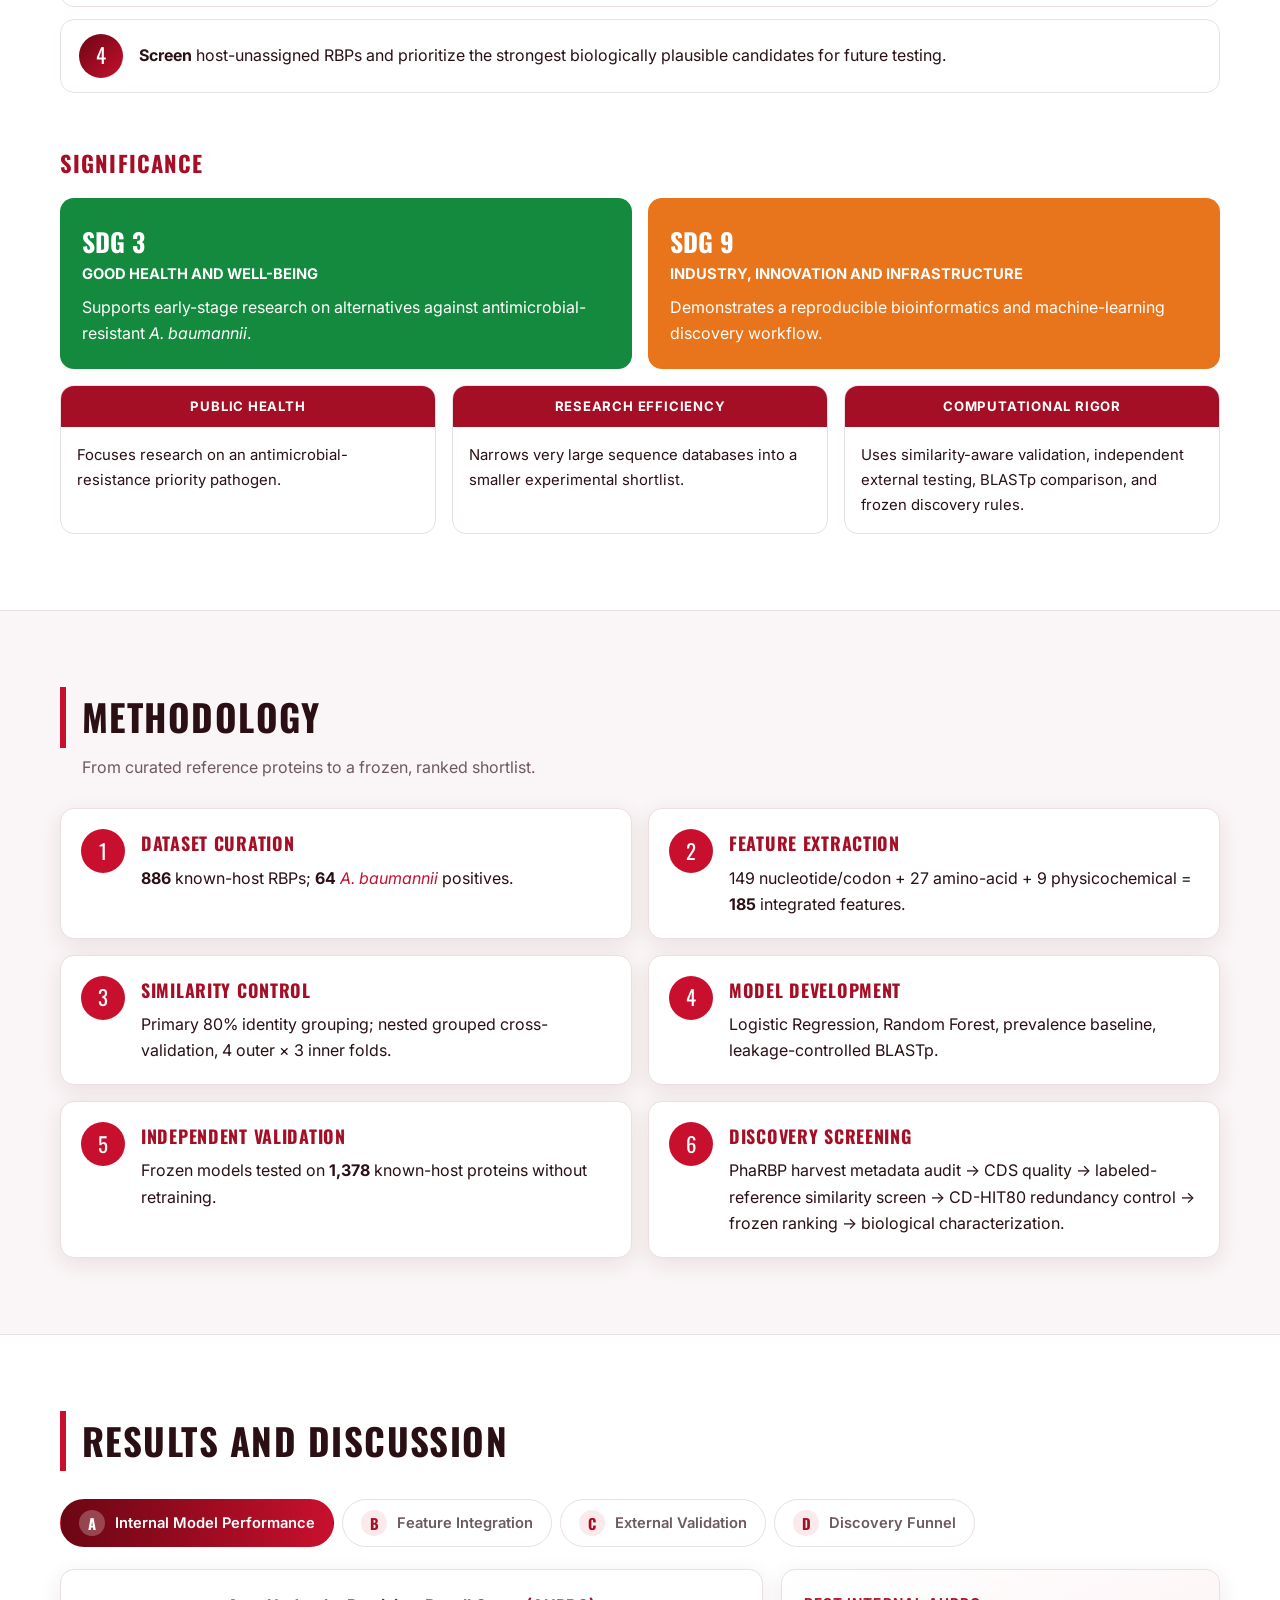
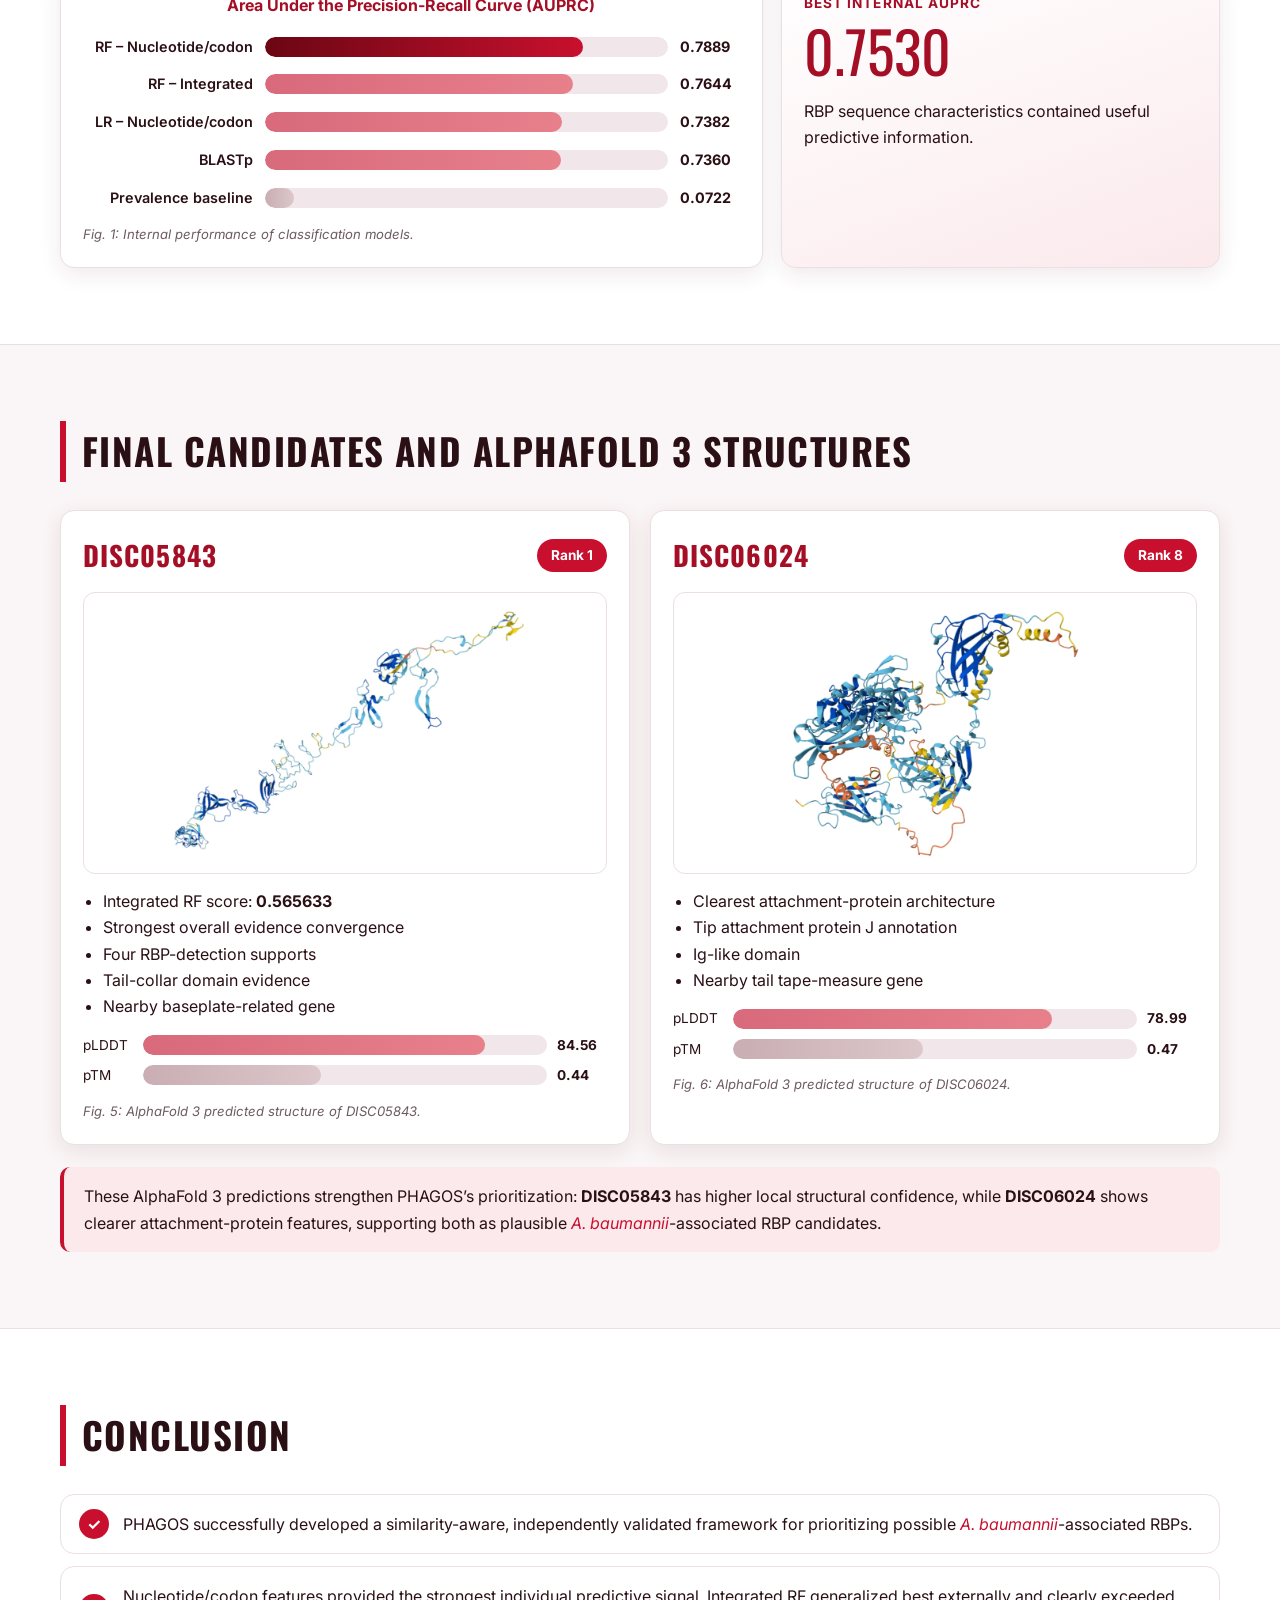
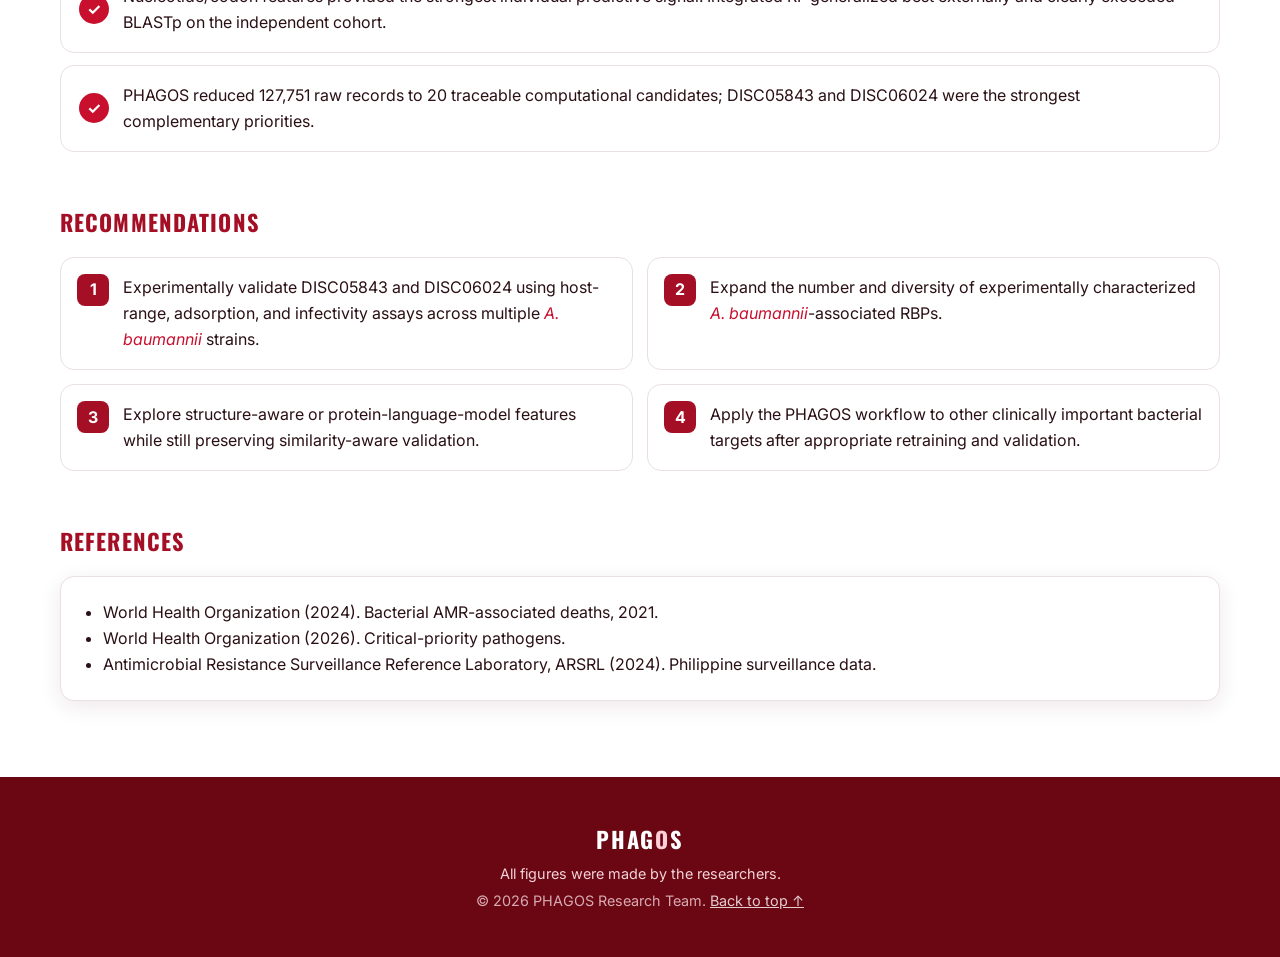
==== commit 48153cb7: "Update index.html" ====
--- a/index.html
+++ b/index.html
@@ -26,6 +26,7 @@
         <li><a href="#results">Results</a></li>
         <li><a href="#candidates">Candidates</a></li>
         <li><a href="#conclusion">Conclusion</a></li>
+        <li><a href="predict-preview.html">Research Interface</a></li>
       </ul>
     </nav>
   </header>
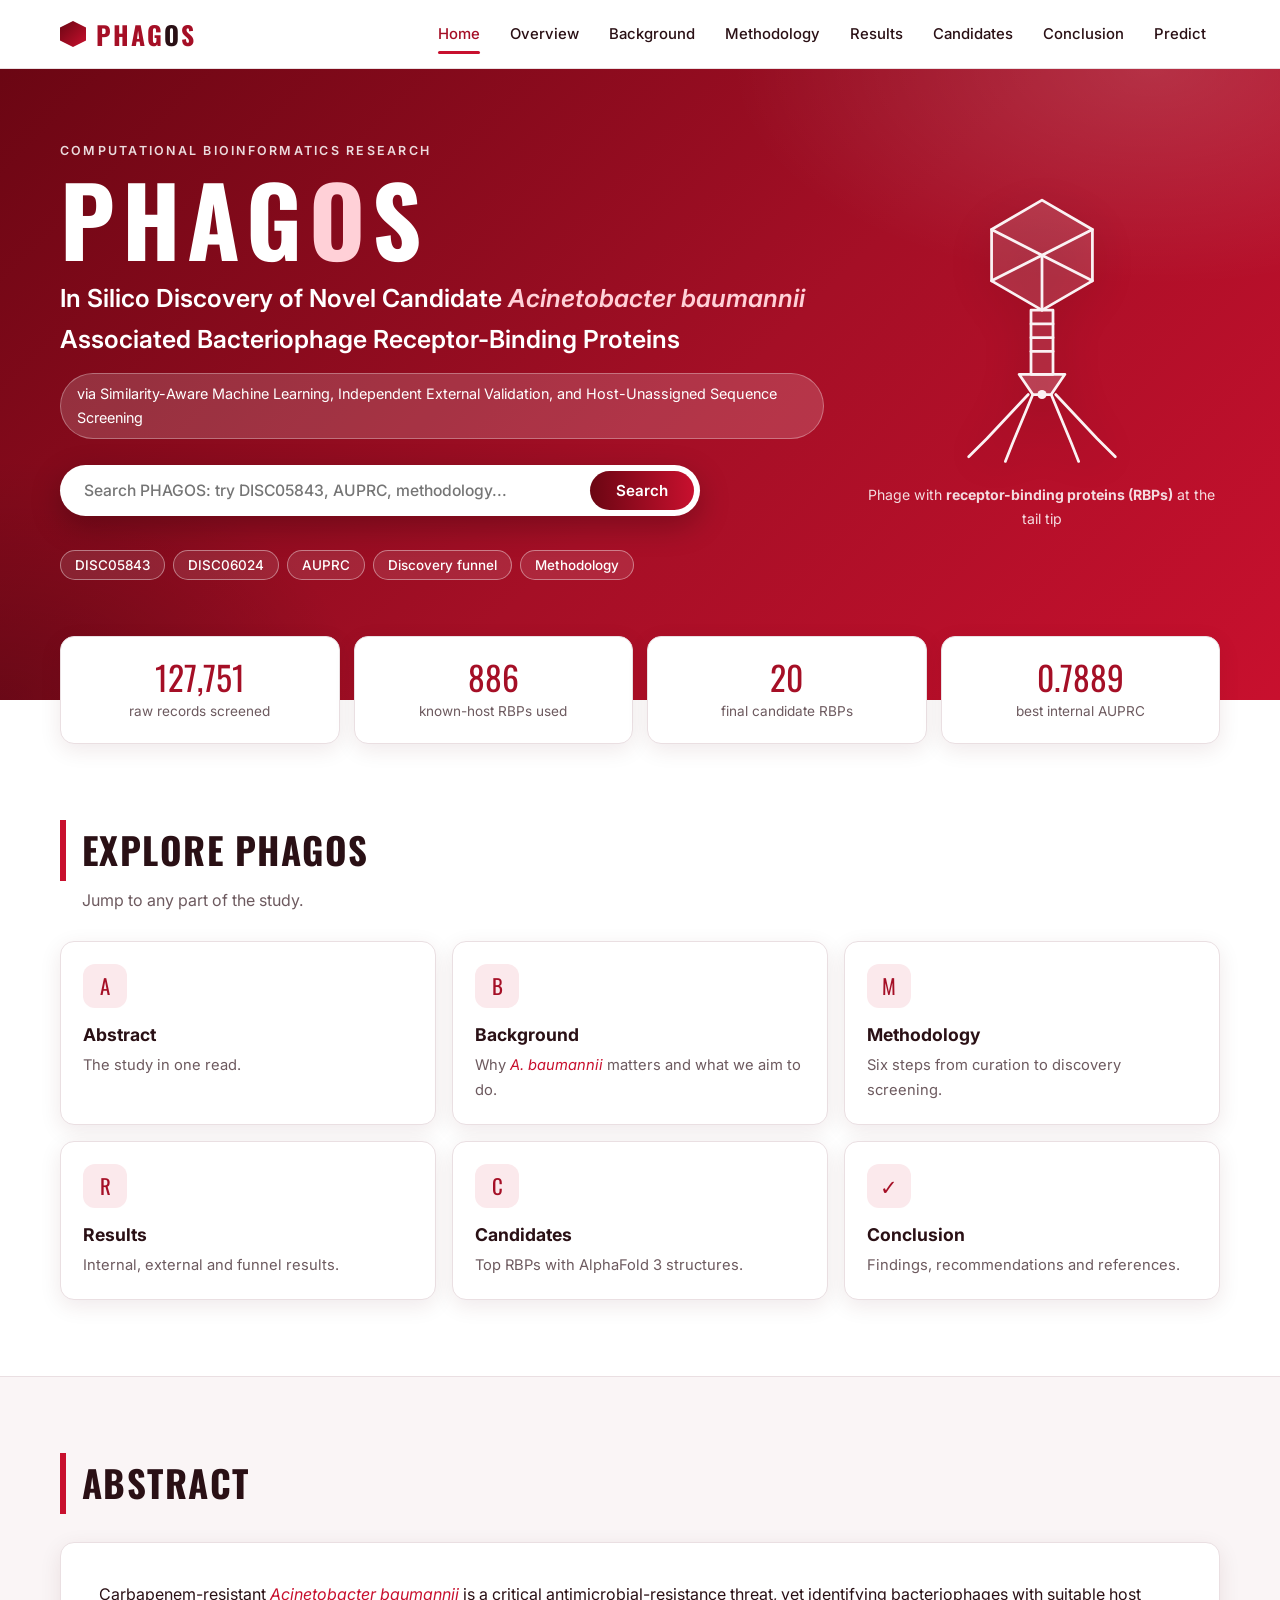
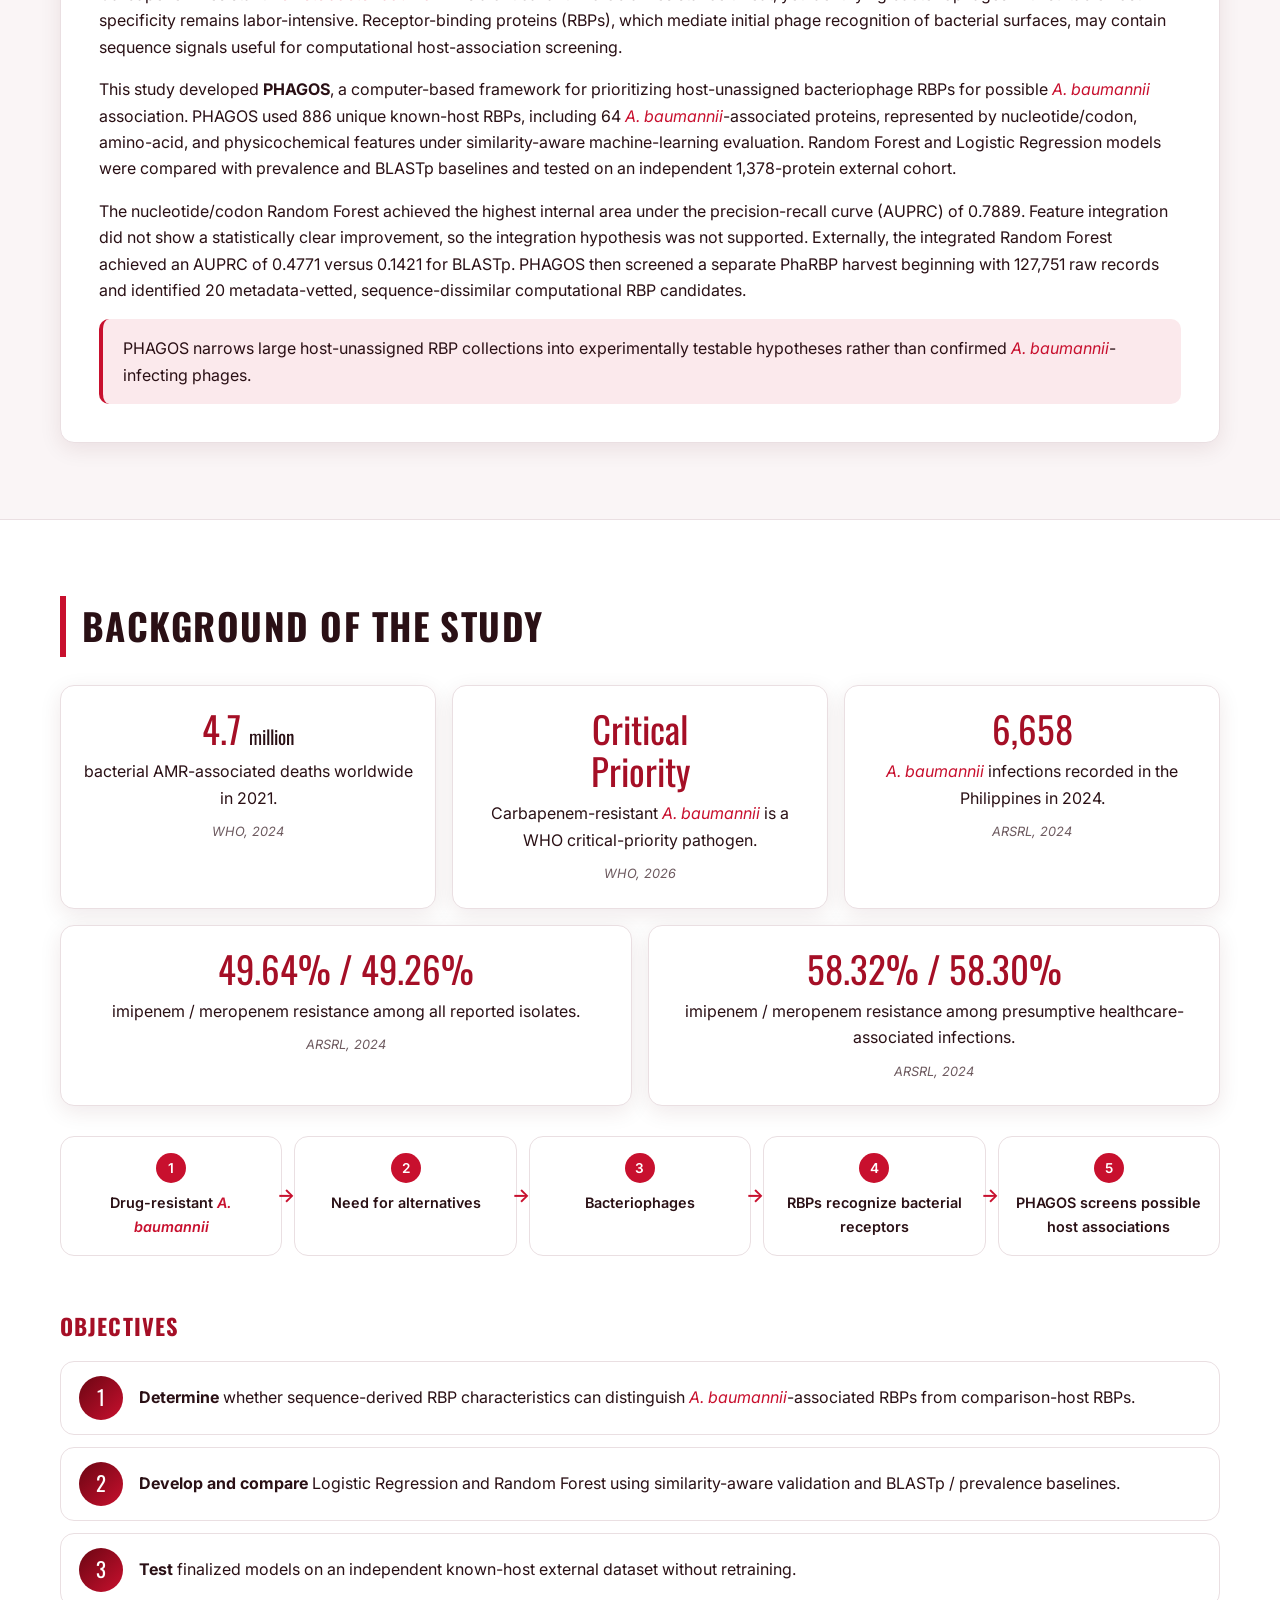
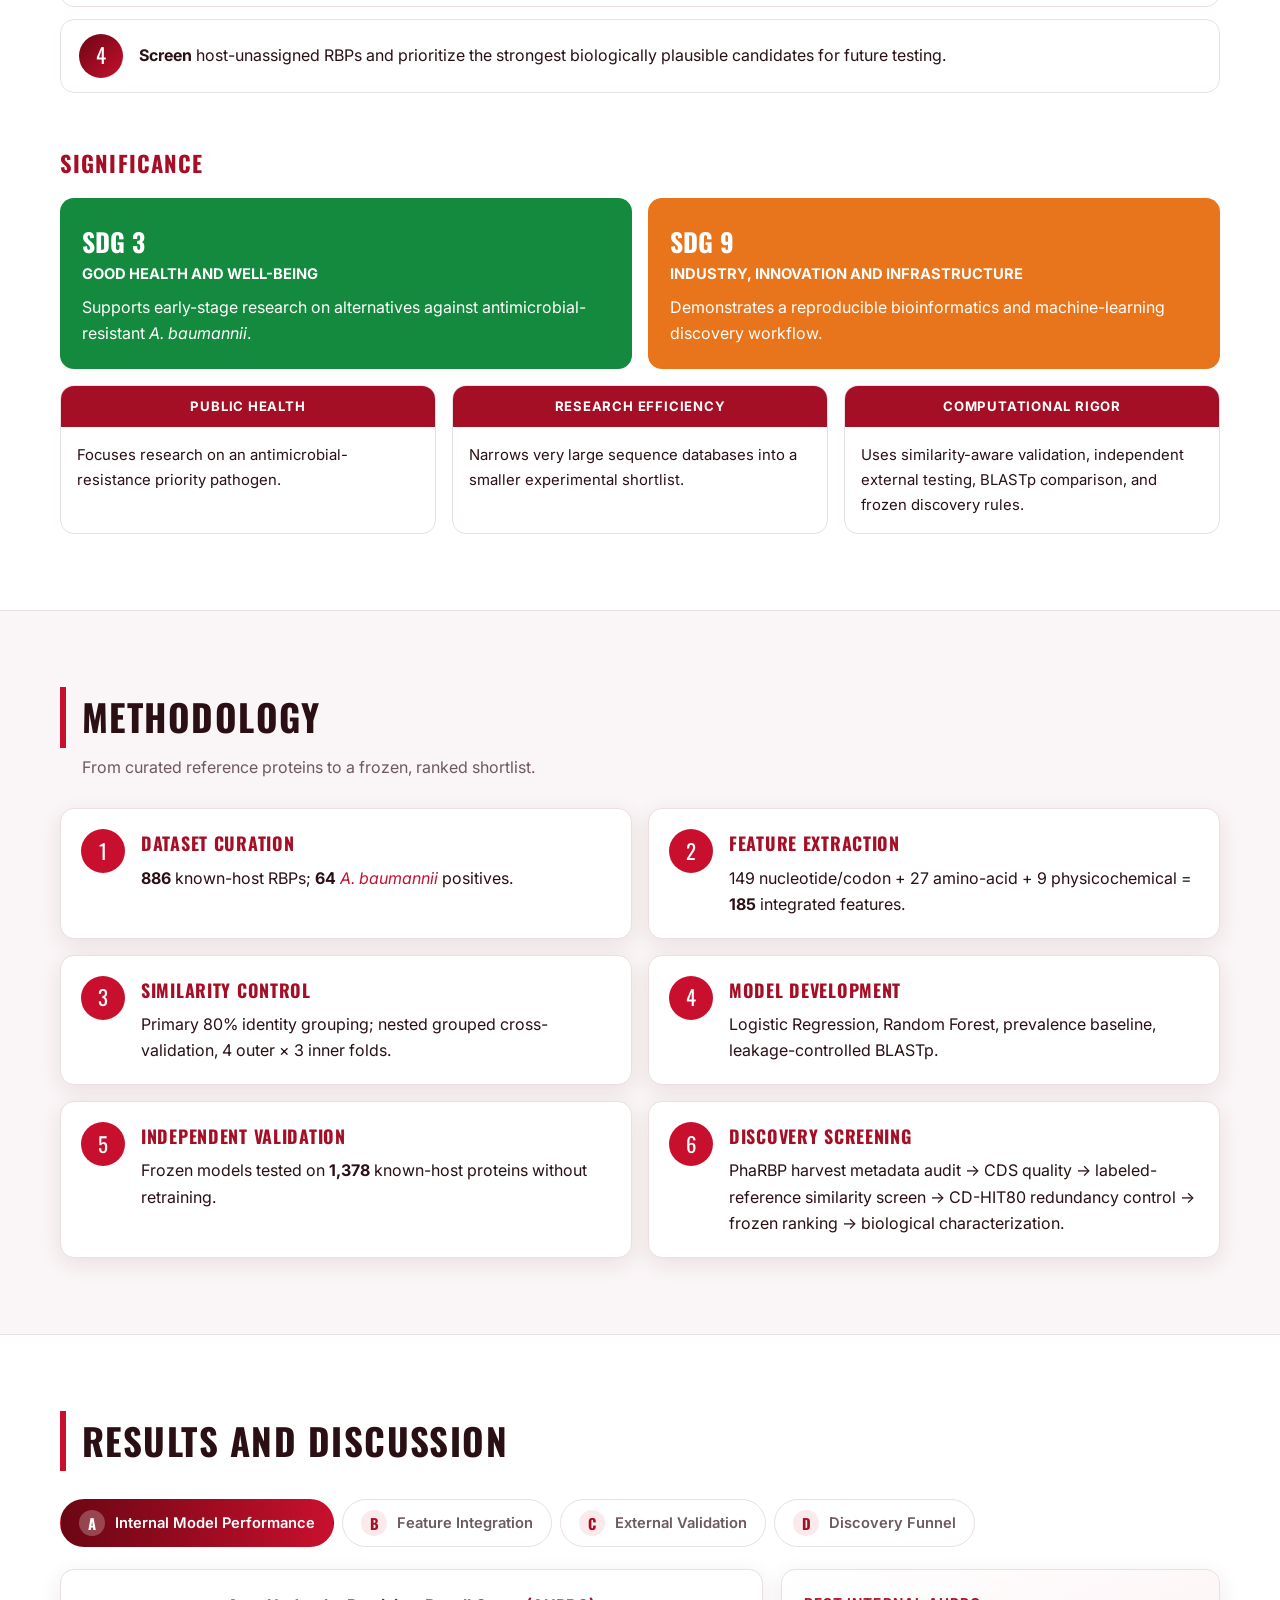
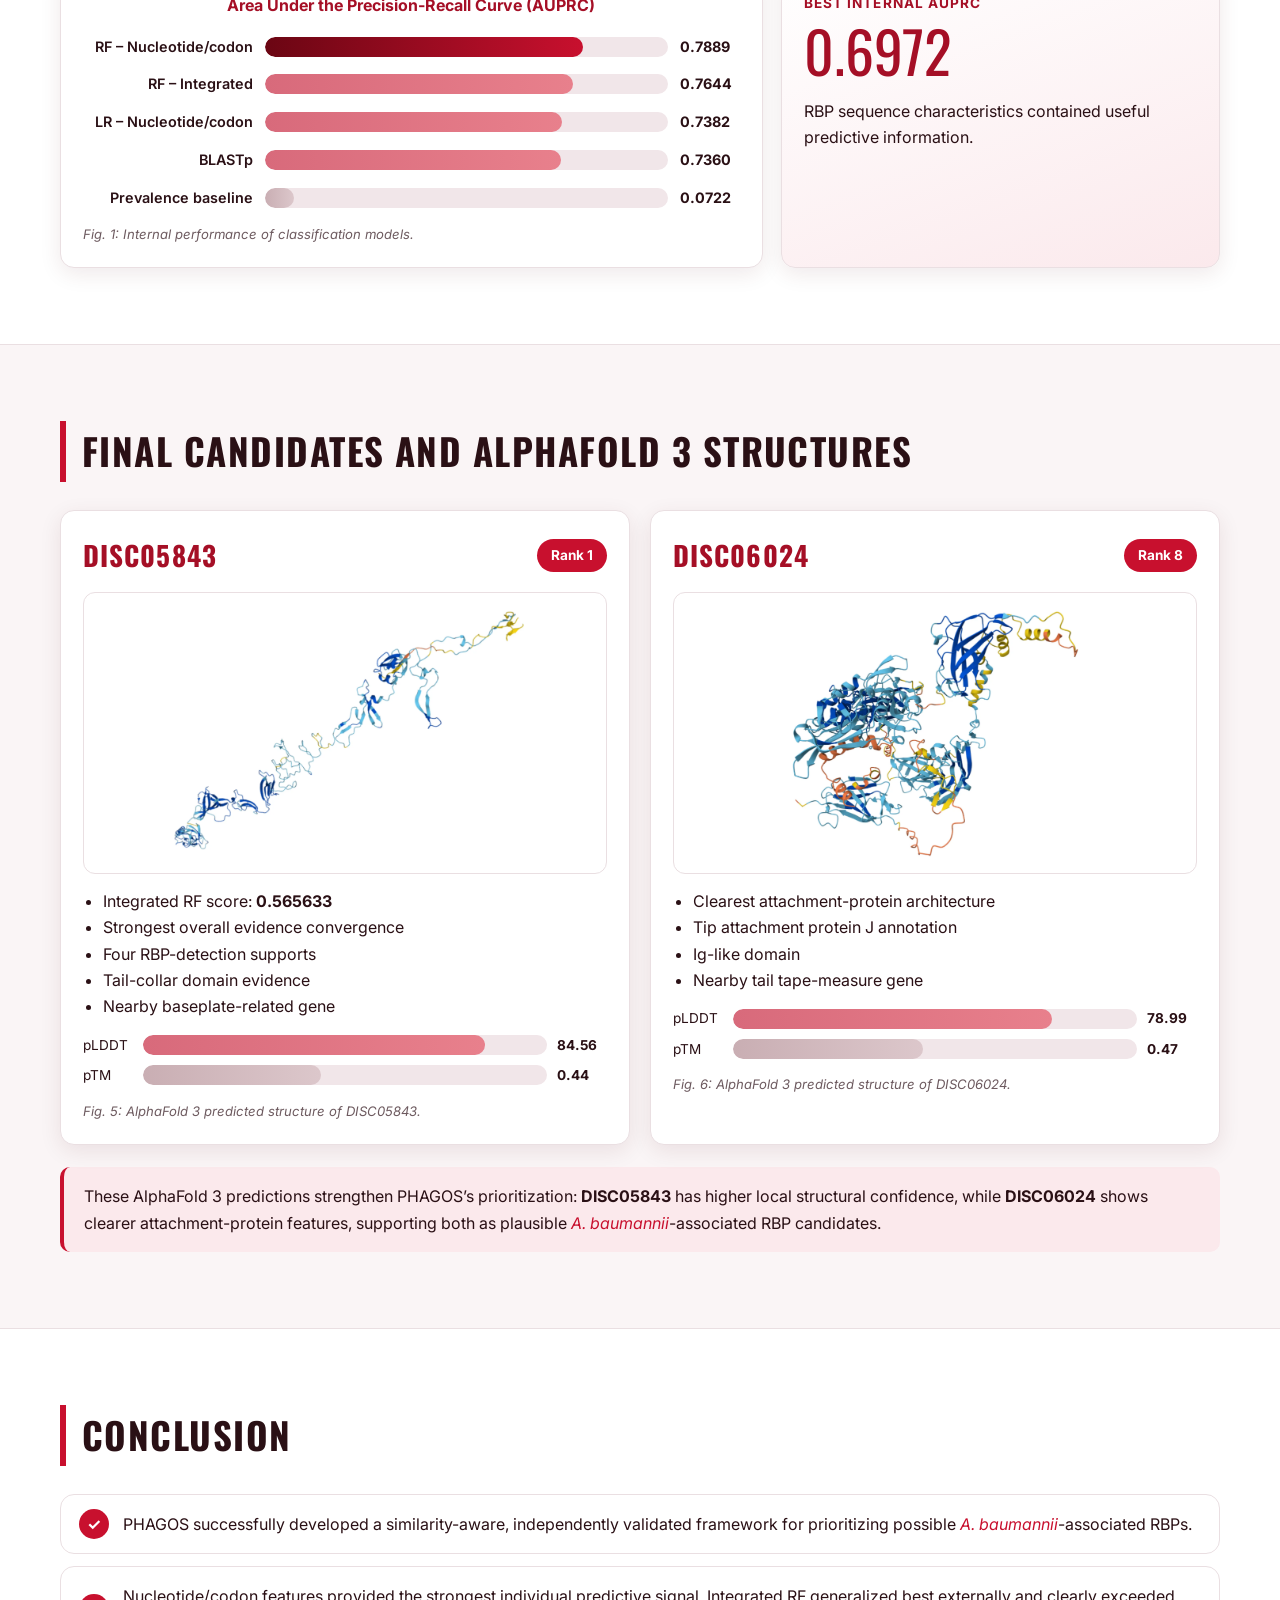
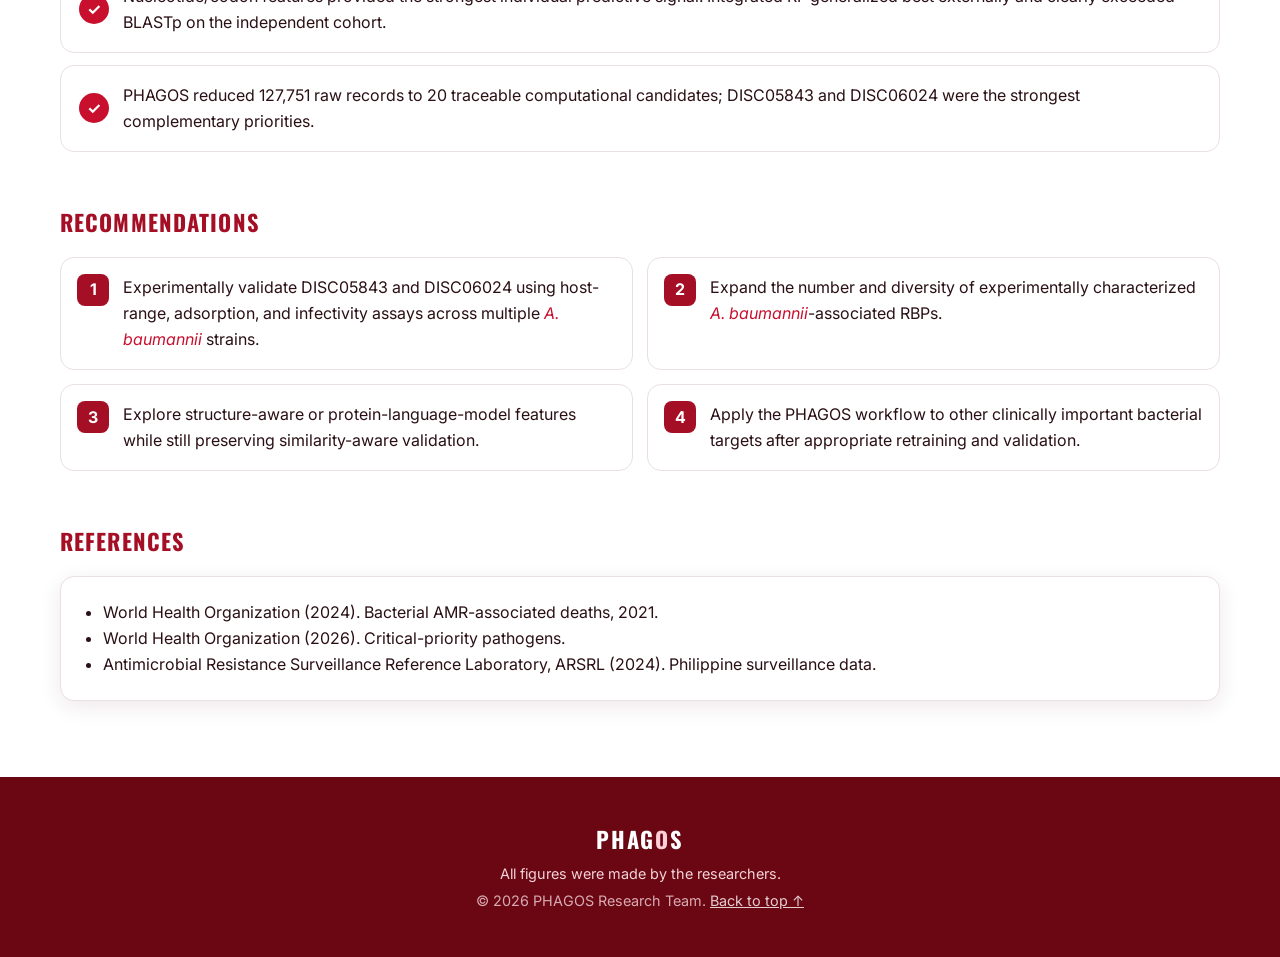
==== commit 79fe1f14: "Change 'Hello World' to 'Goodbye World'" ====
--- a/index.html
+++ b/index.html
@@ -26,8 +26,7 @@
         <li><a href="#results">Results</a></li>
         <li><a href="#candidates">Candidates</a></li>
         <li><a href="#conclusion">Conclusion</a></li>
-        <li><a href="predict-preview.html">Research Interface</a></li>
-      </ul>
+<li><a href="predict-preview.html">Predict</a></li>      </ul>
     </nav>
   </header>
 
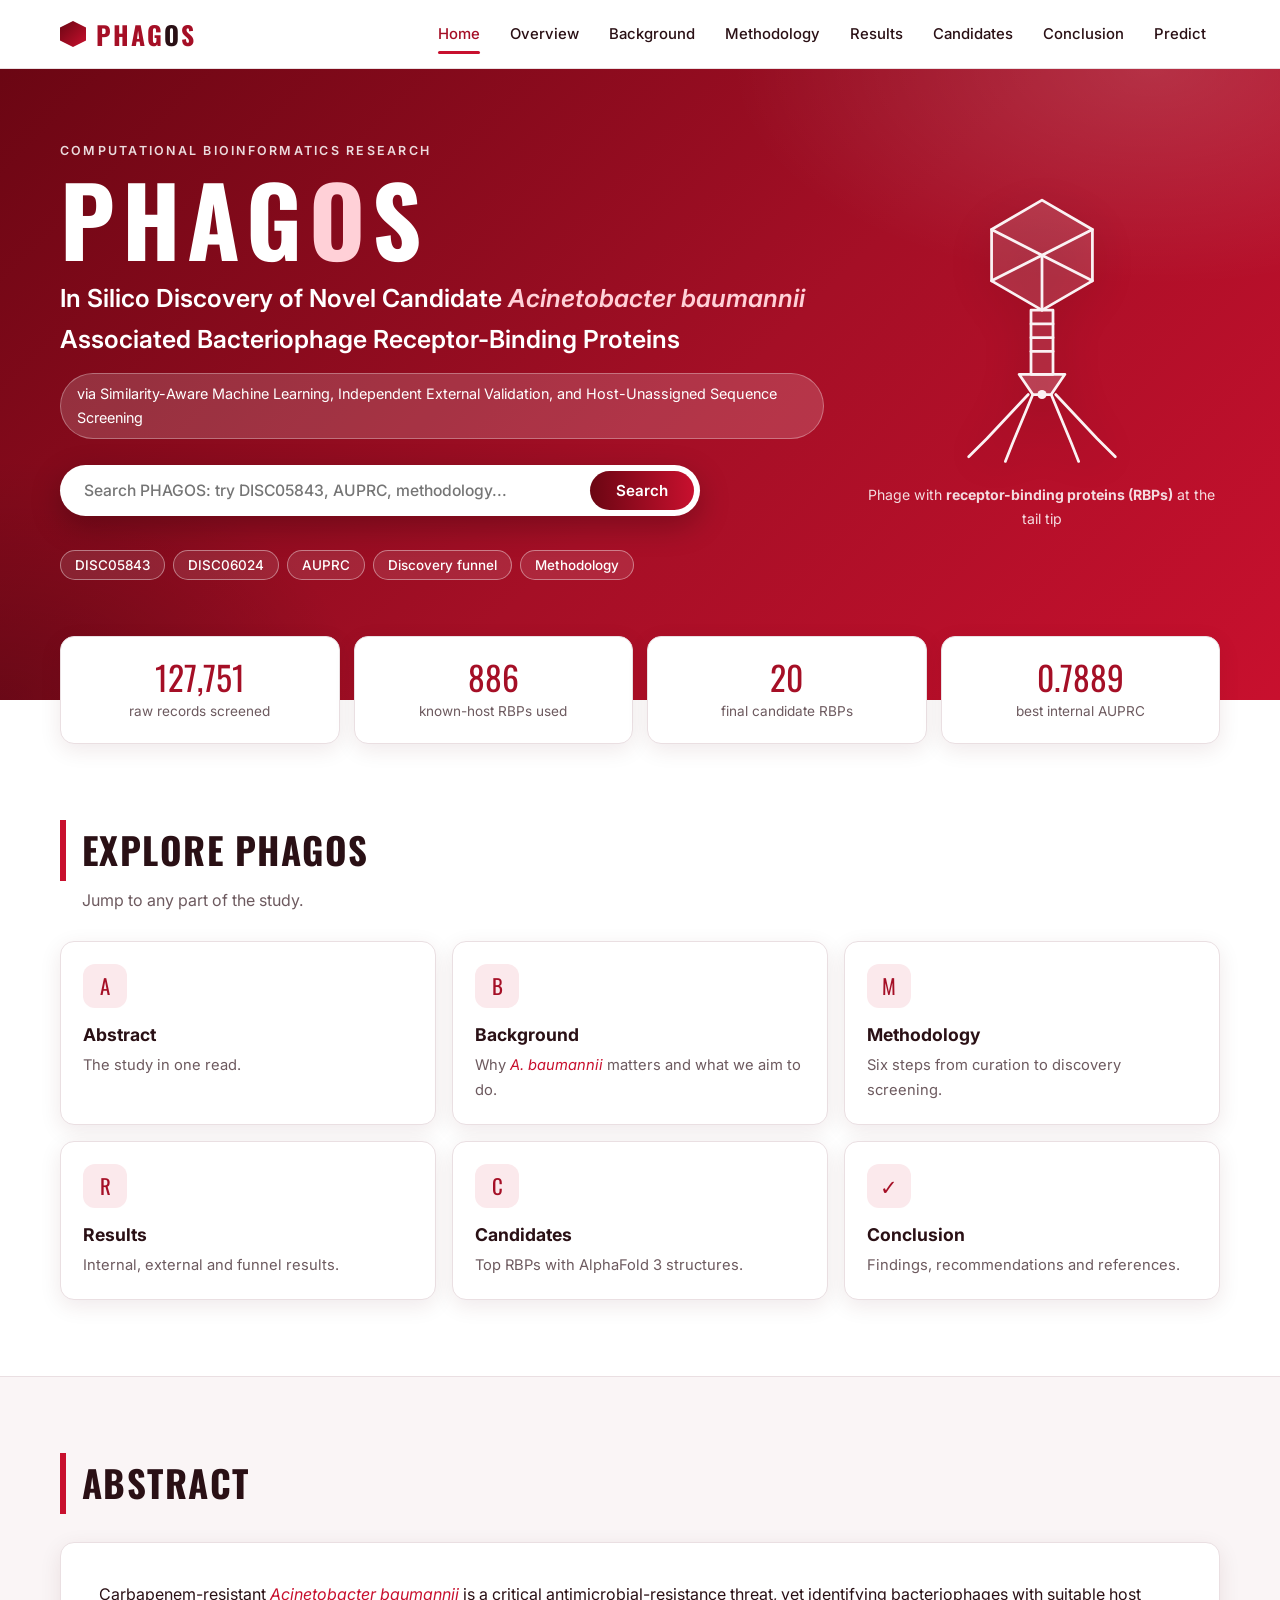
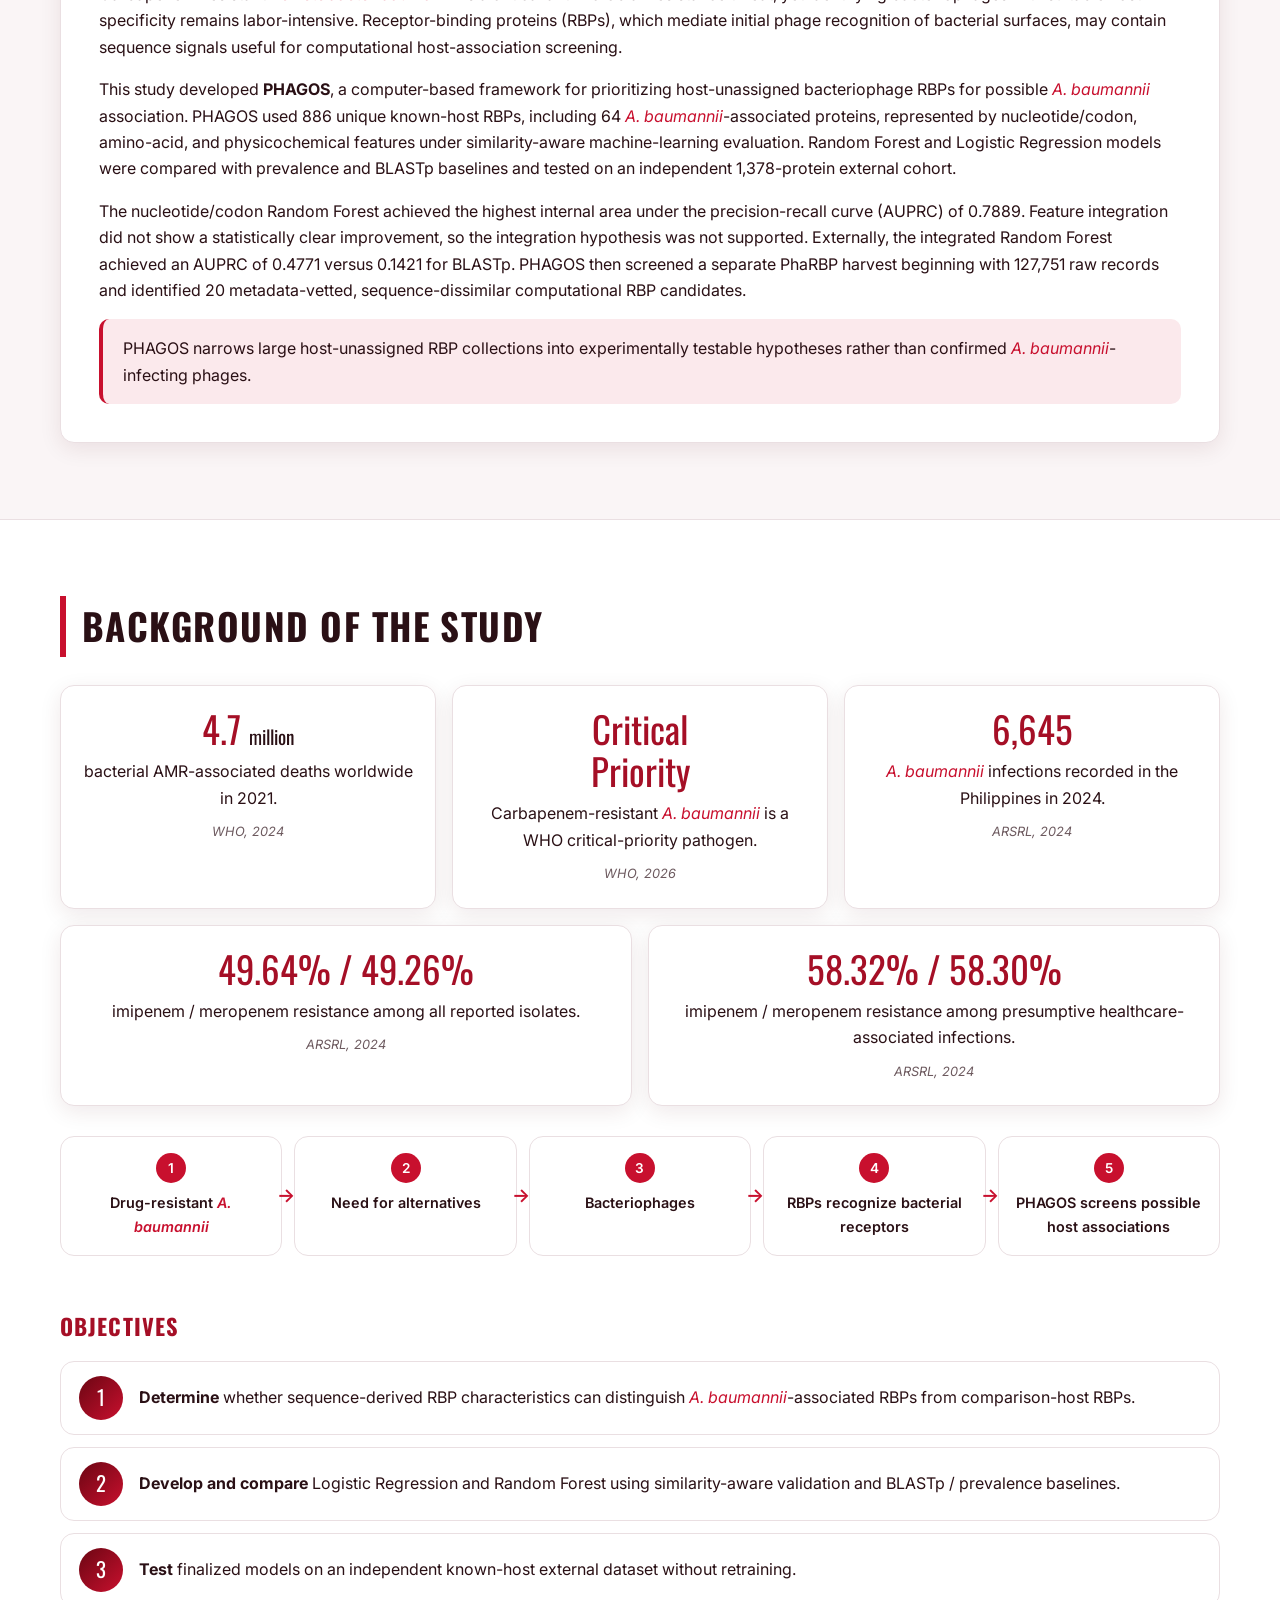
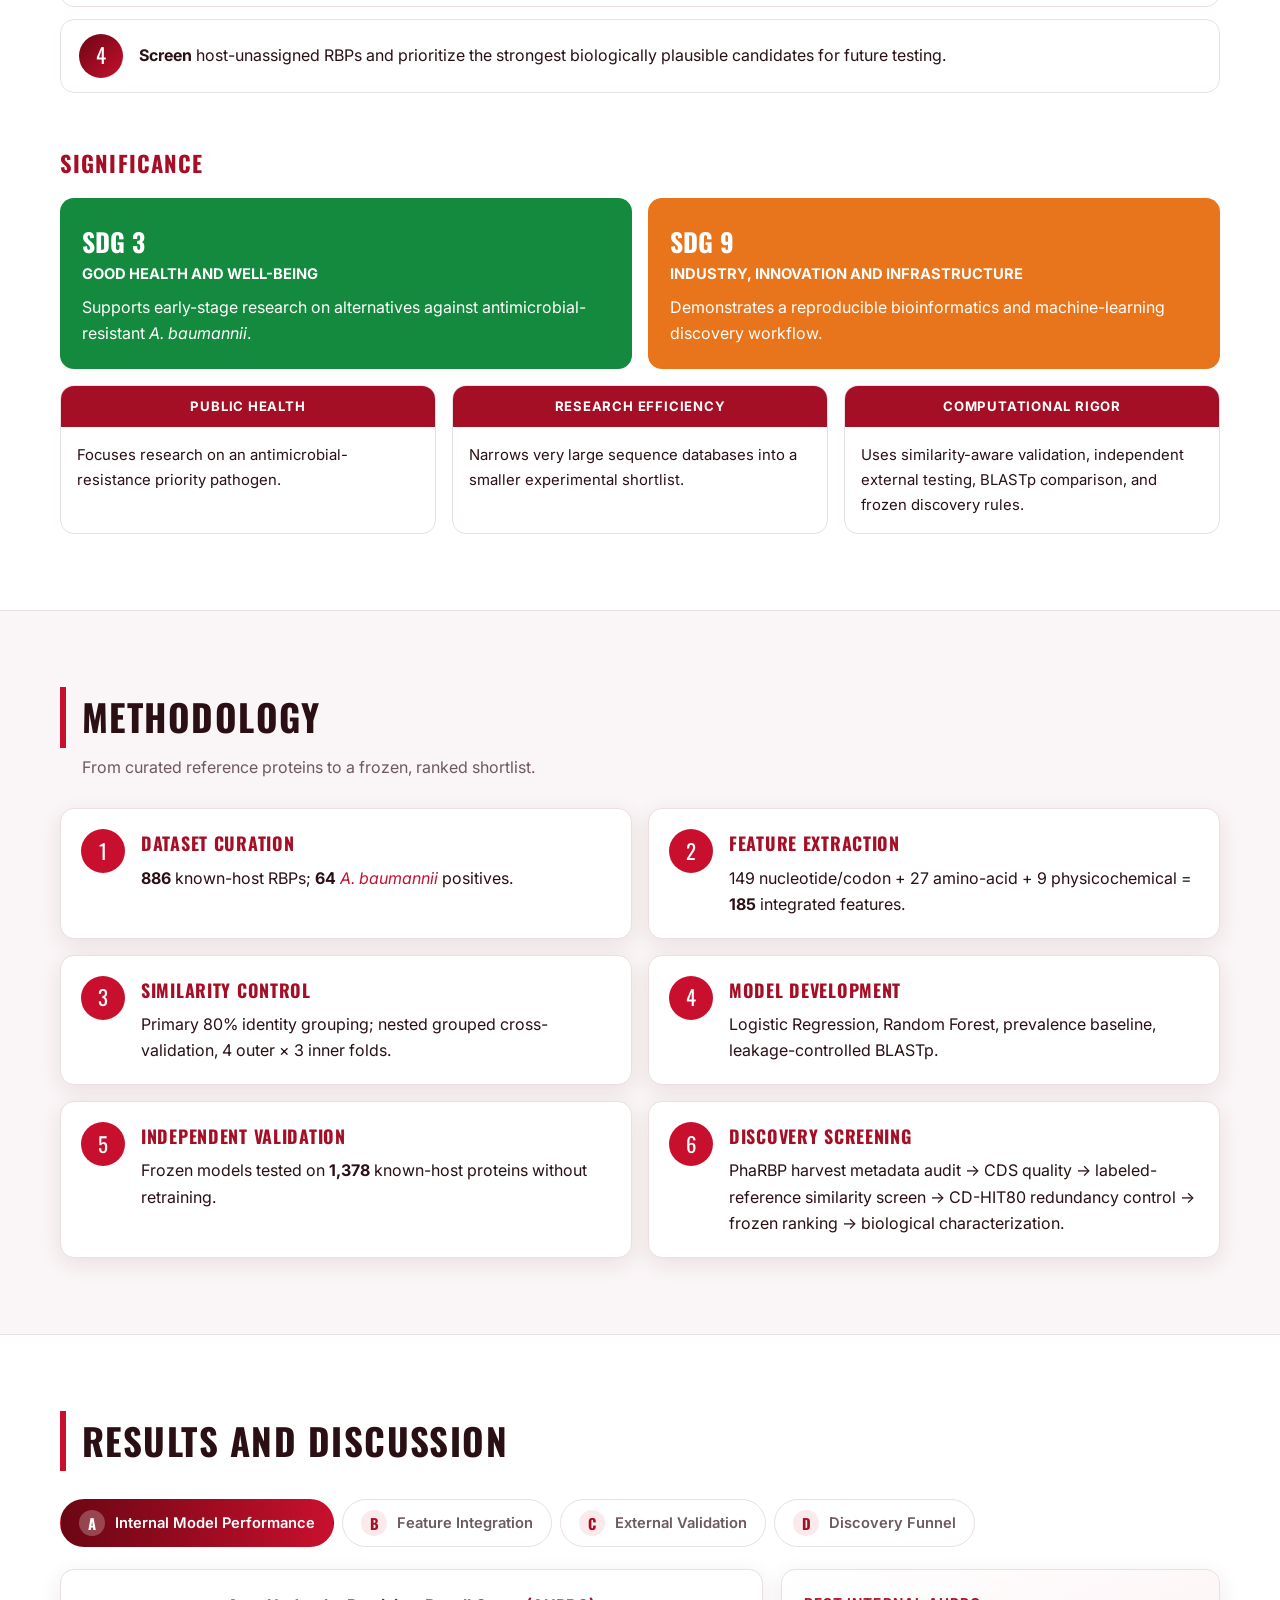
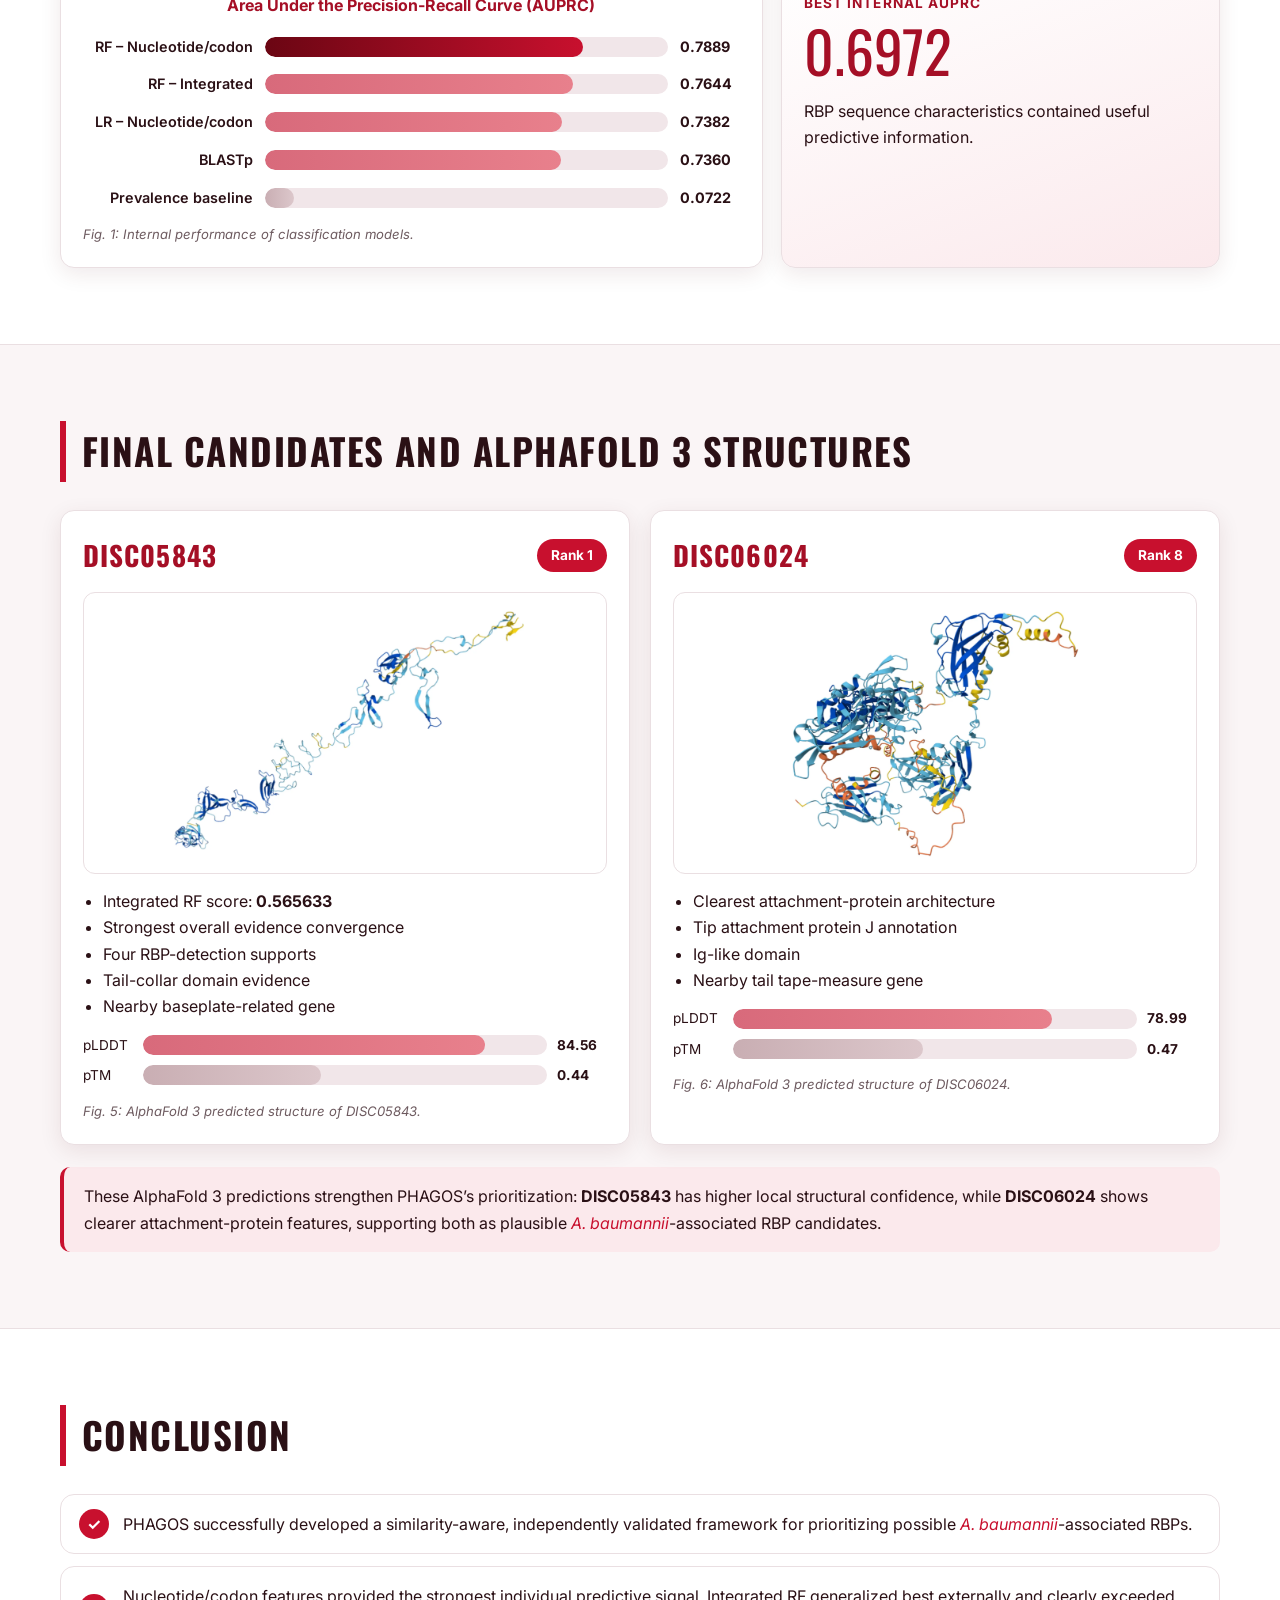
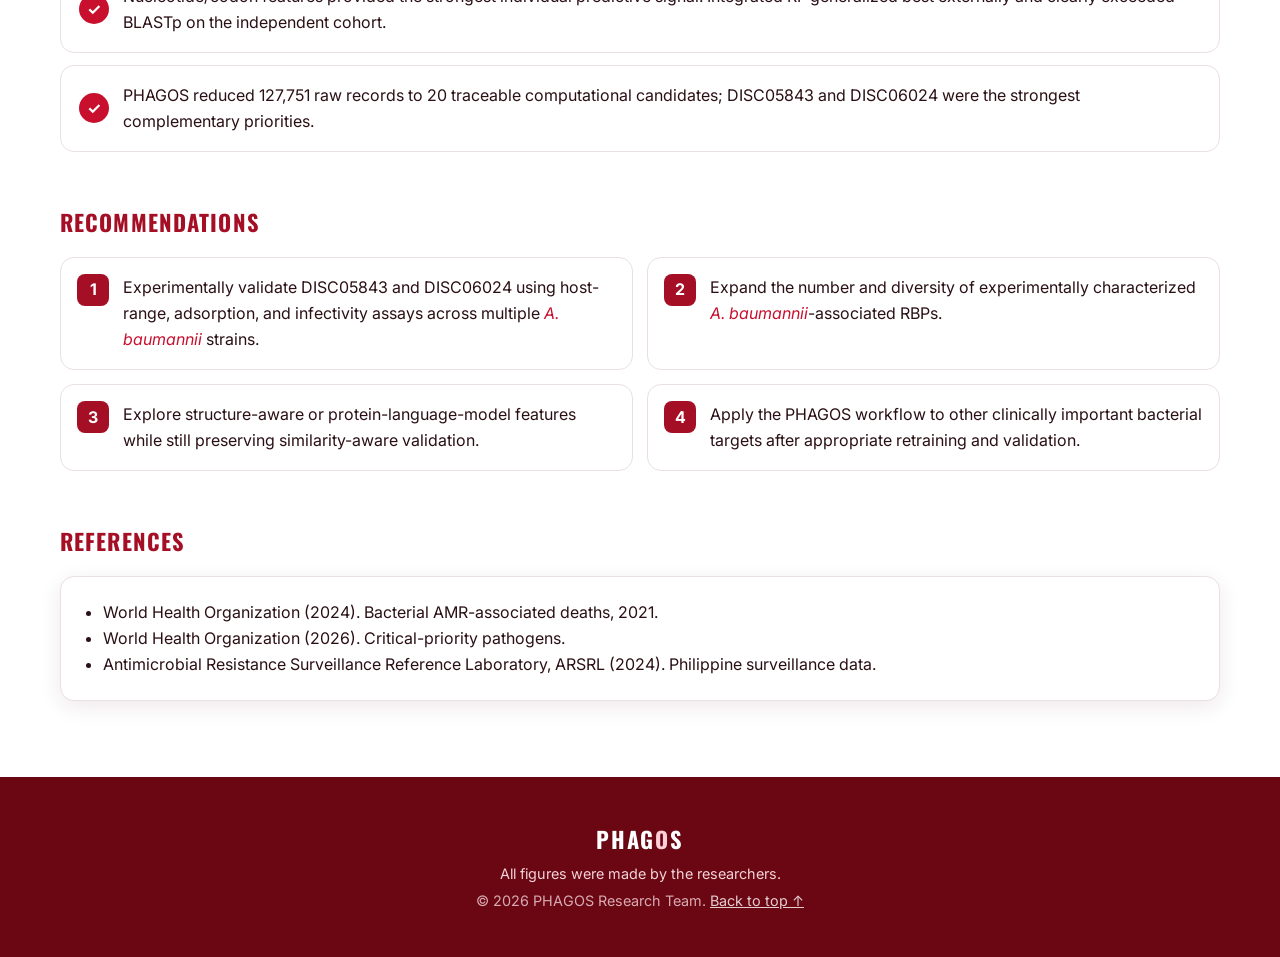
==== commit 2ffaaf51: "Update index.html" ====
--- a/index.html
+++ b/index.html
@@ -1,3 +1,4 @@
+
 <!DOCTYPE html>
 <html lang="en">
 <head>
@@ -18,6 +19,7 @@
       <button class="nav-toggle" aria-label="Toggle menu" aria-expanded="false" aria-controls="nav-links">
         <span></span><span></span><span></span>
       </button>
+
       <ul class="nav-links" id="nav-links">
         <li><a href="#top">Home</a></li>
         <li><a href="#overview">Overview</a></li>
@@ -26,7 +28,9 @@
         <li><a href="#results">Results</a></li>
         <li><a href="#candidates">Candidates</a></li>
         <li><a href="#conclusion">Conclusion</a></li>
-<li><a href="predict-preview.html">Predict</a></li>      </ul>
+        <li><a href="predict-preview.html">Predict</a></li>
+      </ul>
+
     </nav>
   </header>
 
@@ -43,7 +47,9 @@
             <input id="site-search" type="search" placeholder="Search PHAGOS: try DISC05843, AUPRC, methodology..." aria-label="Search PHAGOS" />
             <button type="submit">Search</button>
           </form>
+
           <p class="search-msg" id="search-msg" role="status"></p>
+
           <div class="chips" aria-label="Quick searches">
             <button type="button" class="chip" data-q="DISC05843">DISC05843</button>
             <button type="button" class="chip" data-q="DISC06024">DISC06024</button>
@@ -52,6 +58,7 @@
             <button type="button" class="chip" data-q="methodology">Methodology</button>
           </div>
         </div>
+
         <div class="hero-visual" aria-hidden="true">
           <svg viewBox="0 0 240 300" class="phage-svg" role="img">
             <g fill="none" stroke="currentColor" stroke-width="3" stroke-linecap="round" stroke-linejoin="round">
@@ -71,6 +78,7 @@
             </g>
             <circle cx="120" cy="222" r="5" fill="#fff" class="pulse" />
           </svg>
+
           <p class="visual-tag">Phage with <strong>receptor-binding proteins (RBPs)</strong> at the tail tip</p>
         </div>
       </div>
@@ -89,6 +97,7 @@
           <h2>Explore PHAGOS</h2>
           <p>Jump to any part of the study.</p>
         </div>
+
         <div class="modules">
           <a class="module reveal" href="#abstract"><span class="m-ico">A</span><h3>Abstract</h3><p>The study in one read.</p></a>
           <a class="module reveal" href="#background"><span class="m-ico">B</span><h3>Background</h3><p>Why <em>A. baumannii</em> matters and what we aim to do.</p></a>
@@ -103,10 +112,14 @@
     <section id="abstract" class="section tint">
       <div class="container">
         <div class="section-head reveal"><h2>Abstract</h2></div>
+
         <div class="card abstract-card reveal">
           <p>Carbapenem-resistant <em>Acinetobacter baumannii</em> is a critical antimicrobial-resistance threat, yet identifying bacteriophages with suitable host specificity remains labor-intensive. Receptor-binding proteins (RBPs), which mediate initial phage recognition of bacterial surfaces, may contain sequence signals useful for computational host-association screening.</p>
+
           <p>This study developed <strong>PHAGOS</strong>, a computer-based framework for prioritizing host-unassigned bacteriophage RBPs for possible <em>A. baumannii</em> association. PHAGOS used 886 unique known-host RBPs, including 64 <em>A. baumannii</em>-associated proteins, represented by nucleotide/codon, amino-acid, and physicochemical features under similarity-aware machine-learning evaluation. Random Forest and Logistic Regression models were compared with prevalence and BLASTp baselines and tested on an independent 1,378-protein external cohort.</p>
+
           <p>The nucleotide/codon Random Forest achieved the highest internal area under the precision-recall curve (AUPRC) of 0.7889. Feature integration did not show a statistically clear improvement, so the integration hypothesis was not supported. Externally, the integrated Random Forest achieved an AUPRC of 0.4771 versus 0.1421 for BLASTp. PHAGOS then screened a separate PhaRBP harvest beginning with 127,751 raw records and identified 20 metadata-vetted, sequence-dissimilar computational RBP candidates.</p>
+
           <p class="callout">PHAGOS narrows large host-unassigned RBP collections into experimentally testable hypotheses rather than confirmed <em>A. baumannii</em>-infecting phages.</p>
         </div>
       </div>
@@ -115,27 +128,32 @@
     <section id="background" class="section">
       <div class="container">
         <div class="section-head reveal"><h2>Background of the Study</h2></div>
+
         <div class="card-grid">
           <article class="card stat-card reveal">
             <div class="big"><span data-count="4.7" data-decimals="1">0</span> <small>million</small></div>
             <p>bacterial AMR-associated deaths worldwide in 2021.</p>
             <cite>WHO, 2024</cite>
           </article>
+
           <article class="card stat-card reveal">
             <div class="big">Critical<br />Priority</div>
             <p>Carbapenem-resistant <em>A. baumannii</em> is a WHO critical-priority pathogen.</p>
             <cite>WHO, 2026</cite>
           </article>
+
           <article class="card stat-card reveal">
             <div class="big" data-count="6683">0</div>
             <p><em>A. baumannii</em> infections recorded in the Philippines in 2024.</p>
             <cite>ARSRL, 2024</cite>
           </article>
+
           <article class="card stat-card wide reveal">
             <div class="big">49.64% / 49.26%</div>
             <p>imipenem / meropenem resistance among all reported isolates.</p>
             <cite>ARSRL, 2024</cite>
           </article>
+
           <article class="card stat-card wide reveal">
             <div class="big">58.32% / 58.30%</div>
             <p>imipenem / meropenem resistance among presumptive healthcare-associated infections.</p>
@@ -152,6 +170,7 @@
         </ol>
 
         <h3 class="sub-title reveal">Objectives</h3>
+
         <div class="obj-list">
           <div class="obj reveal"><span class="obj-num">1</span><p><strong>Determine</strong> whether sequence-derived RBP characteristics can distinguish <em>A. baumannii</em>-associated RBPs from comparison-host RBPs.</p></div>
           <div class="obj reveal"><span class="obj-num">2</span><p><strong>Develop and compare</strong> Logistic Regression and Random Forest using similarity-aware validation and BLASTp / prevalence baselines.</p></div>
@@ -160,16 +179,19 @@
         </div>
 
         <h3 class="sub-title reveal">Significance</h3>
+
         <div class="sdg-grid">
           <article class="sdg sdg3 reveal">
             <h4>SDG 3 <span>Good Health and Well-Being</span></h4>
             <p>Supports early-stage research on alternatives against antimicrobial-resistant <em>A. baumannii</em>.</p>
           </article>
+
           <article class="sdg sdg9 reveal">
             <h4>SDG 9 <span>Industry, Innovation and Infrastructure</span></h4>
             <p>Demonstrates a reproducible bioinformatics and machine-learning discovery workflow.</p>
           </article>
         </div>
+
         <div class="pillars">
           <div class="pillar reveal"><h5>Public Health</h5><p>Focuses research on an antimicrobial-resistance priority pathogen.</p></div>
           <div class="pillar reveal"><h5>Research Efficiency</h5><p>Narrows very large sequence databases into a smaller experimental shortlist.</p></div>
@@ -181,6 +203,7 @@
     <section id="methodology" class="section tint">
       <div class="container">
         <div class="section-head reveal"><h2>Methodology</h2><p>From curated reference proteins to a frozen, ranked shortlist.</p></div>
+
         <ol class="steps">
           <li class="step reveal"><span class="step-num">1</span><div><h3>Dataset Curation</h3><p><strong>886</strong> known-host RBPs; <strong>64</strong> <em>A. baumannii</em> positives.</p></div></li>
           <li class="step reveal"><span class="step-num">2</span><div><h3>Feature Extraction</h3><p>149 nucleotide/codon + 27 amino-acid + 9 physicochemical = <strong>185</strong> integrated features.</p></div></li>
@@ -207,6 +230,7 @@
           <div class="panel-grid">
             <figure class="chart-card">
               <figcaption>Area Under the Precision-Recall Curve (AUPRC)</figcaption>
+
               <div class="hbars">
                 <div class="hbar"><span class="hl">RF &ndash; Nucleotide/codon</span><div class="track"><div class="fill top" data-width="78.89"></div></div><span class="hv">0.7889</span></div>
                 <div class="hbar"><span class="hl">RF &ndash; Integrated</span><div class="track"><div class="fill" data-width="76.44"></div></div><span class="hv">0.7644</span></div>
@@ -214,8 +238,10 @@
                 <div class="hbar"><span class="hl">BLASTp</span><div class="track"><div class="fill" data-width="73.60"></div></div><span class="hv">0.7360</span></div>
                 <div class="hbar"><span class="hl">Prevalence baseline</span><div class="track"><div class="fill muted" data-width="7.22"></div></div><span class="hv">0.0722</span></div>
               </div>
+
               <p class="fig-cap">Fig. 1: Internal performance of classification models.</p>
             </figure>
+
             <aside class="highlight">
               <p class="hl-label">Best Internal AUPRC</p>
               <p class="hl-big" data-count="0.7889" data-decimals="4">0</p>
@@ -228,6 +254,7 @@
           <div class="panel-grid">
             <figure class="chart-card">
               <figcaption>Primary Feature-Integration Effect</figcaption>
+
               <div class="axis-wrap">
                 <div class="axis-ends"><span>Nucleotide/codon favored</span><span>Integrated favored</span></div>
                 <div class="axis">
@@ -237,12 +264,15 @@
                 <div class="ticks"><span>&minus;0.15</span><span>&minus;0.10</span><span>&minus;0.05</span><span>0.00</span><span>0.05</span><span>0.10</span><span>0.15</span></div>
                 <p class="axis-title">&Delta;AUPRC = Integrated RF &minus; Nucleotide/codon RF</p>
               </div>
+
               <p class="note">Feature integration did not show a statistically clear improvement, so the integration hypothesis was not supported.</p>
               <p class="fig-cap">Fig. 2: Effect of feature integration on model performance.</p>
             </figure>
+
             <aside class="highlight">
               <p class="hl-label">Feature Ablation</p>
               <p>Removing nucleotide/codon features reduced AUPRC from <strong>0.7644</strong> to <strong>0.4073</strong>, showing the strongest feature-group contribution.</p>
+
               <div class="mini-bars">
                 <div><span>With</span><div class="track"><div class="fill" data-width="76.44"></div></div><b>0.7644</b></div>
                 <div><span>Without</span><div class="track"><div class="fill muted" data-width="40.73"></div></div><b>0.4073</b></div>
@@ -255,31 +285,39 @@
           <div class="panel-grid">
             <figure class="chart-card">
               <figcaption>External AUPRC</figcaption>
+
               <div class="legend"><span><i class="sw solid"></i>Complete external cohort</span><span><i class="sw hatch"></i>Strict sequence-dissimilar subset</span></div>
+
               <div class="vchart">
                 <div class="vgroup"><div class="vbars">
                   <div class="vbar solid" data-height="95.4"><b>0.477</b></div>
                   <div class="vbar hatch" data-height="54.4"><b>0.272</b></div>
                 </div><span>Integrated RF</span></div>
+
                 <div class="vgroup"><div class="vbars">
                   <div class="vbar solid" data-height="88.4"><b>0.442</b></div>
                   <div class="vbar hatch" data-height="48"><b>0.240</b></div>
                 </div><span>Nucleotide/Codon RF</span></div>
+
                 <div class="vgroup"><div class="vbars">
                   <div class="vbar solid" data-height="28.4"><b>0.142</b></div>
                   <div class="vbar hatch" data-height="16.6"><b>0.083</b></div>
                 </div><span>BLASTp</span></div>
               </div>
+
               <p class="fig-cap">Fig. 3: Independent external validation.</p>
             </figure>
+
             <aside class="highlight">
               <p class="hl-big small">0.4771 <em>vs</em> 0.1421</p>
               <p class="hl-label">Top-k Recovery (Integrated RF)</p>
+
               <div class="topk">
                 <div><span>Top 5</span><b>5/5</b></div>
                 <div><span>Top 10</span><b>9/10</b></div>
                 <div><span>Top 20</span><b>13/20</b></div>
               </div>
+
               <p>Machine learning retained useful ranking performance on independent known-host proteins and showed a statistically clear advantage over BLASTp.</p>
             </aside>
           </div>
@@ -289,6 +327,7 @@
           <div class="panel-grid">
             <figure class="chart-card">
               <figcaption>Discovery Funnel for Prioritized RBP Candidates</figcaption>
+
               <div class="funnel">
                 <div class="frow" style="--w:100%"><b>127,751</b><span>Raw PhaRBP rows</span></div>
                 <div class="frow" style="--w:90%"><b>55,496</b><span>Unique proteins</span></div>
@@ -300,17 +339,21 @@
                 <div class="frow" style="--w:44%"><b>2,157</b><span>CD-HIT80 redundancy groups</span></div>
                 <div class="frow final" style="--w:38%"><b>20</b><span>Final metadata-vetted candidates</span></div>
               </div>
+
               <p class="fig-cap">Fig. 4: Discovery funnel for prioritized RBP candidates.</p>
             </figure>
+
             <aside class="highlight">
               <p class="hl-label">Discovery Integrity</p>
               <p class="pipeline-tag">Score-blind &rarr; Frozen &rarr; Ranked</p>
+
               <ol class="integrity">
                 <li>Filters fixed before scores were viewed.</li>
                 <li>Metadata, CDS-quality, similarity, and redundancy rules applied independently.</li>
                 <li>One representative per CD-HIT80 group entered the main ranking.</li>
                 <li>Frozen models were not retrained after discovery screening.</li>
               </ol>
+
               <p>PHAGOS reduced a database-scale pool of <strong>127,751</strong> records to <strong>20</strong> carefully screened candidate RBPs.</p>
             </aside>
           </div>
@@ -318,16 +361,19 @@
       </div>
     </section>
 
-      <section id="candidates" class="section tint">
+    <section id="candidates" class="section tint">
       <div class="container">
         <div class="section-head reveal"><h2>Final Candidates and AlphaFold 3 Structures</h2></div>
+
         <div class="cand-grid">
           <article class="cand reveal" id="cand-DISC05843">
             <header><h3>DISC05843</h3><span class="rank">Rank 1</span></header>
+
             <div class="struct">
               <img src="assets/DISC05843.webp" alt="AlphaFold 3 predicted structure of DISC05843" onerror="this.parentElement.classList.add('empty')" />
               <p class="placeholder">Add your AlphaFold 3 image as <code>assets/DISC05843.webp</code></p>
             </div>
+
             <ul>
               <li>Integrated RF score: <strong>0.565633</strong></li>
               <li>Strongest overall evidence convergence</li>
@@ -335,34 +381,43 @@
               <li>Tail-collar domain evidence</li>
               <li>Nearby baseplate-related gene</li>
             </ul>
+
             <div class="conf"><span>pLDDT</span><div class="track"><div class="fill" data-width="84.56"></div></div><b>84.56</b></div>
             <div class="conf"><span>pTM</span><div class="track"><div class="fill muted" data-width="44"></div></div><b>0.44</b></div>
+
             <p class="fig-cap">Fig. 5: AlphaFold 3 predicted structure of DISC05843.</p>
           </article>
 
           <article class="cand reveal" id="cand-DISC06024">
             <header><h3>DISC06024</h3><span class="rank">Rank 8</span></header>
+
             <div class="struct">
               <img src="assets/DISC06024.webp" alt="AlphaFold 3 predicted structure of DISC06024" onerror="this.parentElement.classList.add('empty')" />
               <p class="placeholder">Add your AlphaFold 3 image as <code>assets/DISC06024.webp</code></p>
             </div>
+
             <ul>
               <li>Clearest attachment-protein architecture</li>
               <li>Tip attachment protein J annotation</li>
               <li>Ig-like domain</li>
               <li>Nearby tail tape-measure gene</li>
             </ul>
+
             <div class="conf"><span>pLDDT</span><div class="track"><div class="fill" data-width="78.99"></div></div><b>78.99</b></div>
             <div class="conf"><span>pTM</span><div class="track"><div class="fill muted" data-width="47"></div></div><b>0.47</b></div>
+
             <p class="fig-cap">Fig. 6: AlphaFold 3 predicted structure of DISC06024.</p>
           </article>
         </div>
+
         <p class="callout reveal">These AlphaFold 3 predictions strengthen PHAGOS&rsquo;s prioritization: <strong>DISC05843</strong> has higher local structural confidence, while <strong>DISC06024</strong> shows clearer attachment-protein features, supporting both as plausible <em>A. baumannii</em>-associated RBP candidates.</p>
       </div>
-      </section>
+    </section>
+
     <section id="conclusion" class="section">
       <div class="container">
         <div class="section-head reveal"><h2>Conclusion</h2></div>
+
         <ul class="checks">
           <li class="reveal">PHAGOS successfully developed a similarity-aware, independently validated framework for prioritizing possible <em>A. baumannii</em>-associated RBPs.</li>
           <li class="reveal">Nucleotide/codon features provided the strongest individual predictive signal. Integrated RF generalized best externally and clearly exceeded BLASTp on the independent cohort.</li>
@@ -370,6 +425,7 @@
         </ul>
 
         <h3 class="sub-title reveal">Recommendations</h3>
+
         <div class="reco-grid">
           <div class="reco reveal"><span>1</span><p>Experimentally validate DISC05843 and DISC06024 using host-range, adsorption, and infectivity assays across multiple <em>A. baumannii</em> strains.</p></div>
           <div class="reco reveal"><span>2</span><p>Expand the number and diversity of experimentally characterized <em>A. baumannii</em>-associated RBPs.</p></div>
@@ -378,6 +434,7 @@
         </div>
 
         <h3 class="sub-title reveal">References</h3>
+
         <div class="card refs reveal">
           <ul>
             <li>World Health Organization (2024). Bacterial AMR-associated deaths, 2021.</li>
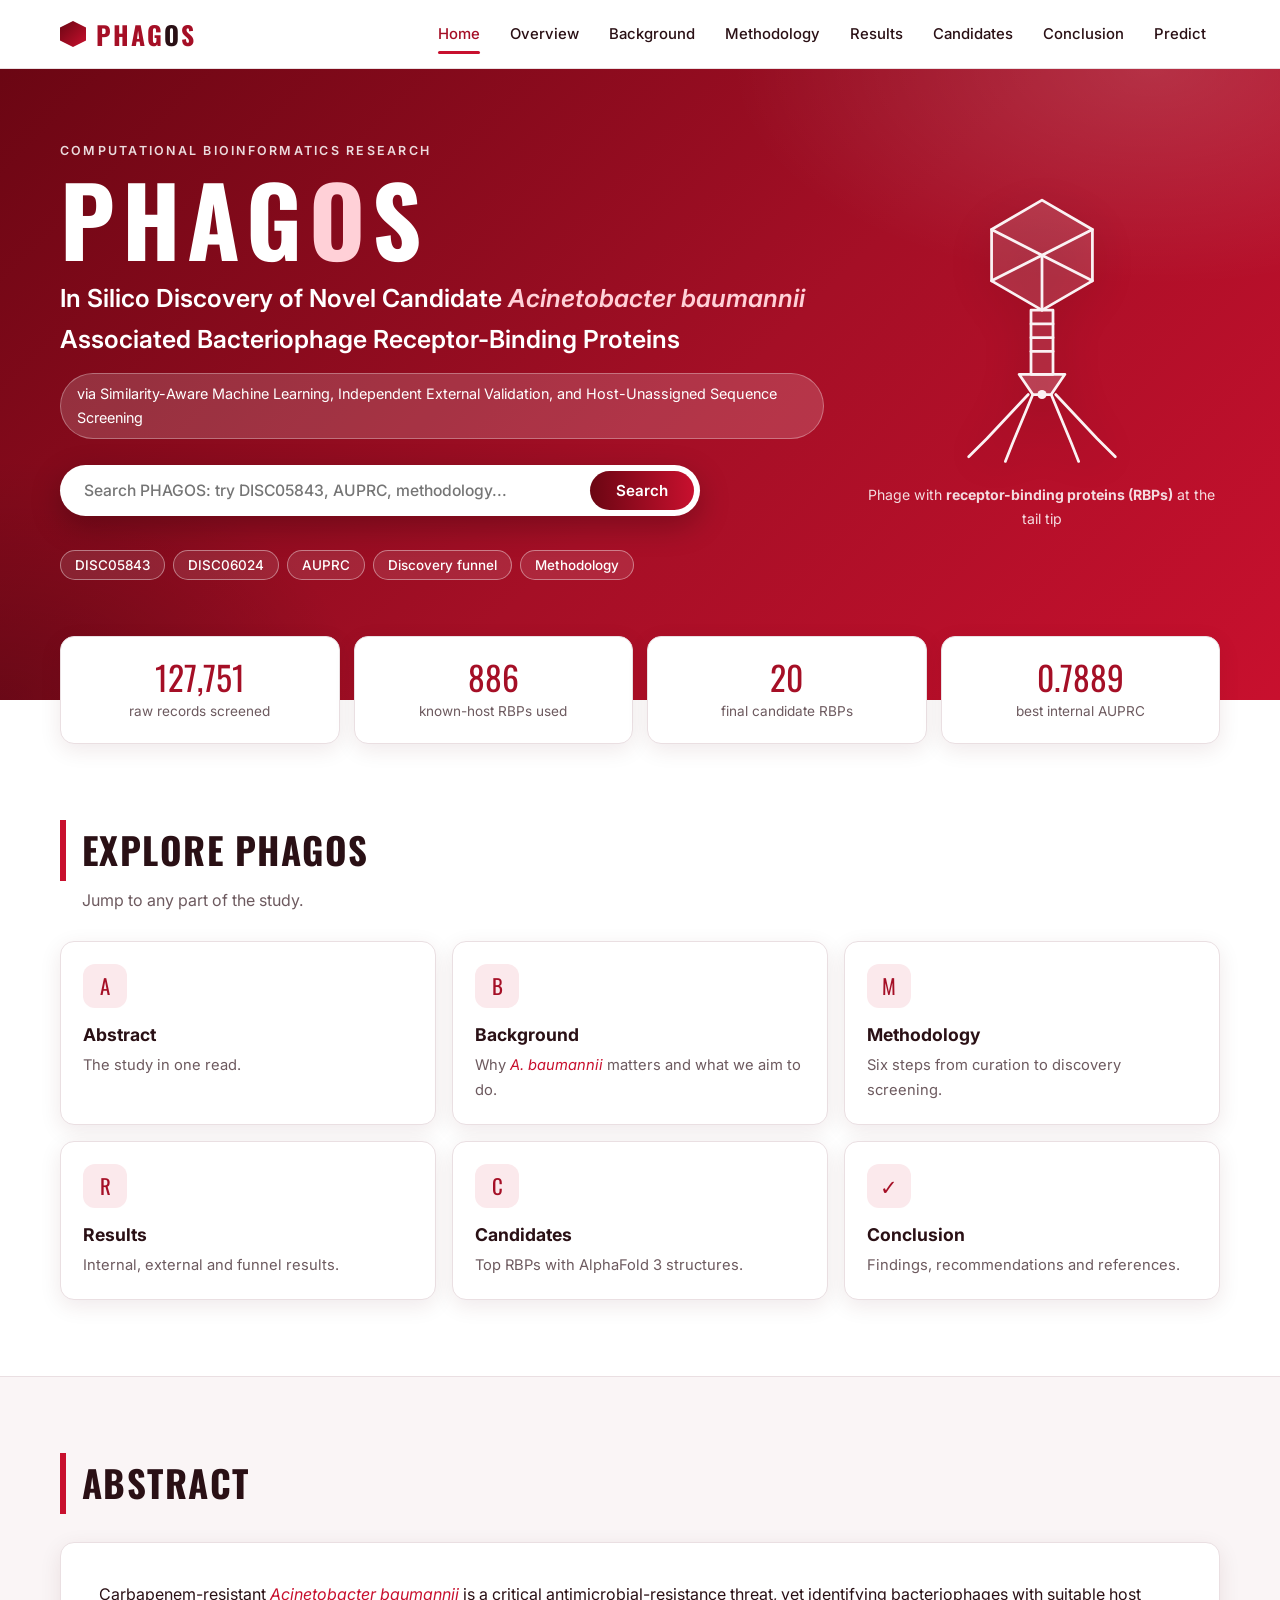
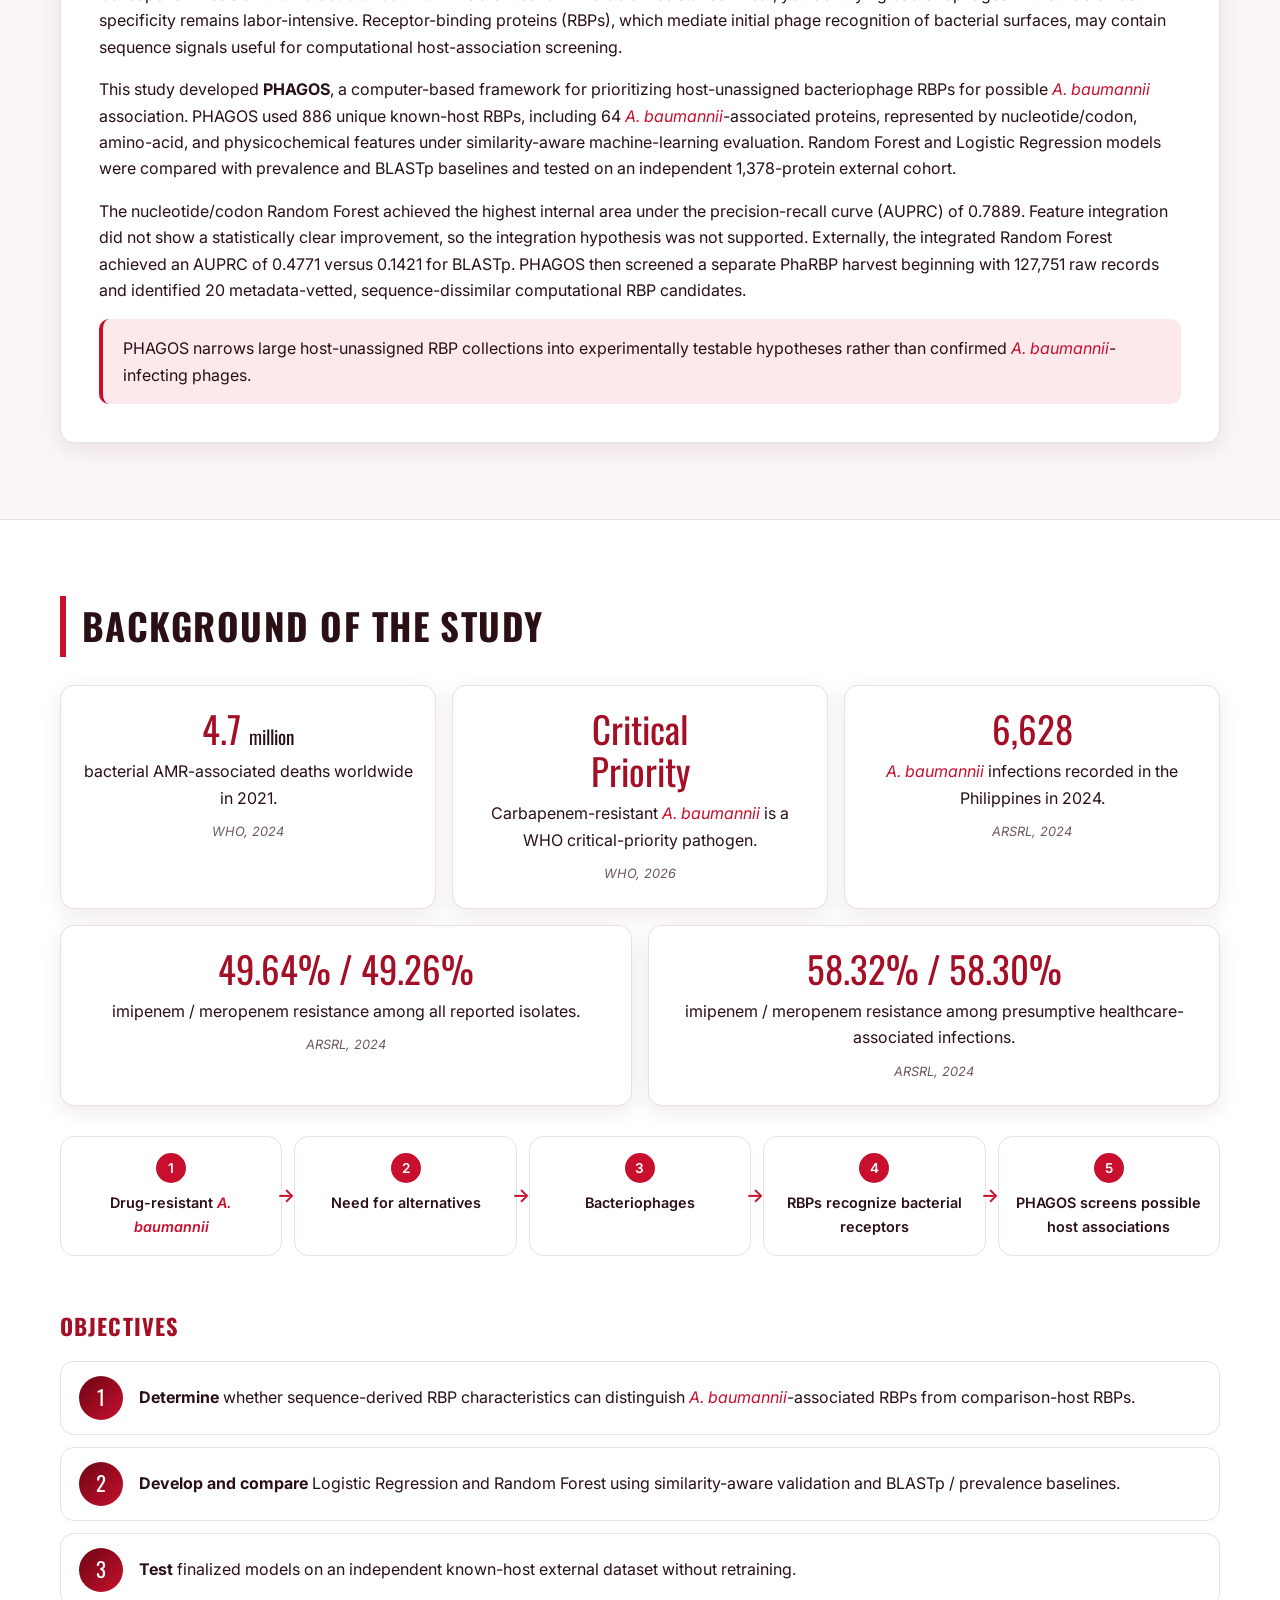
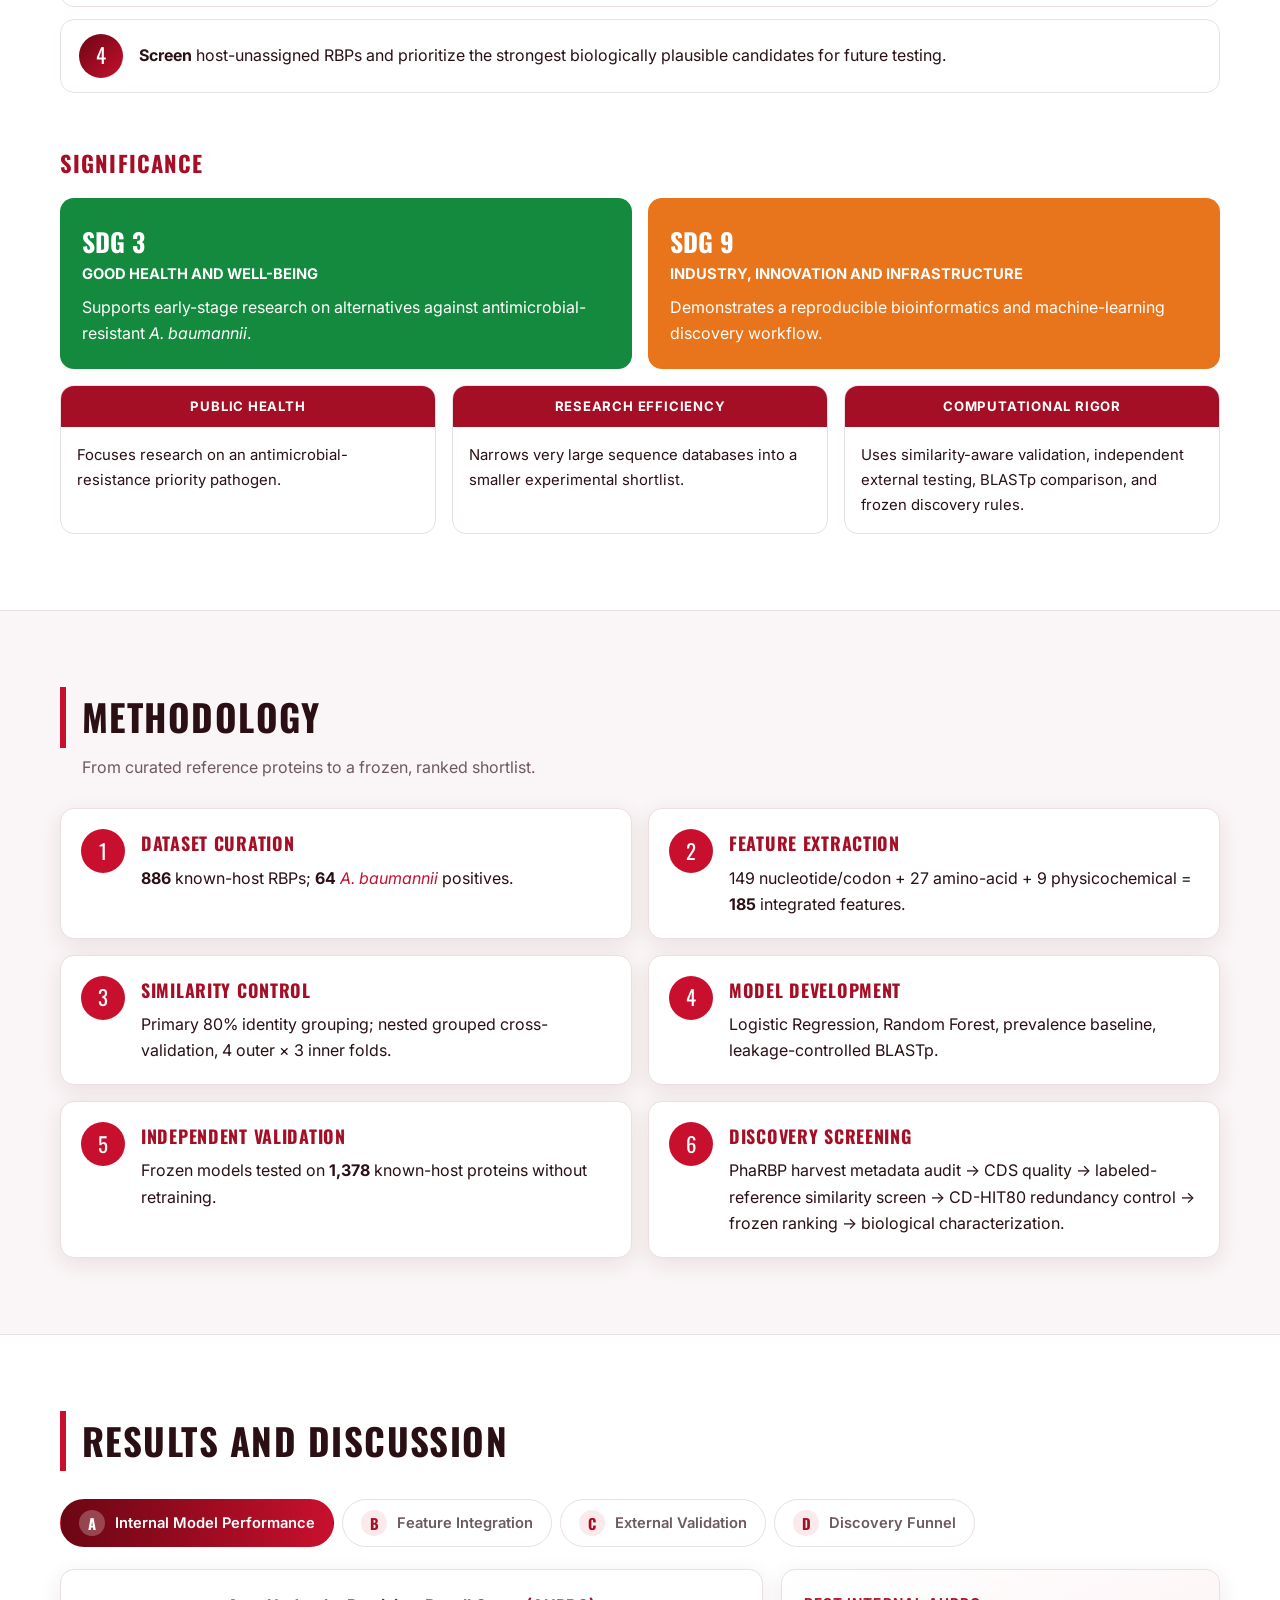
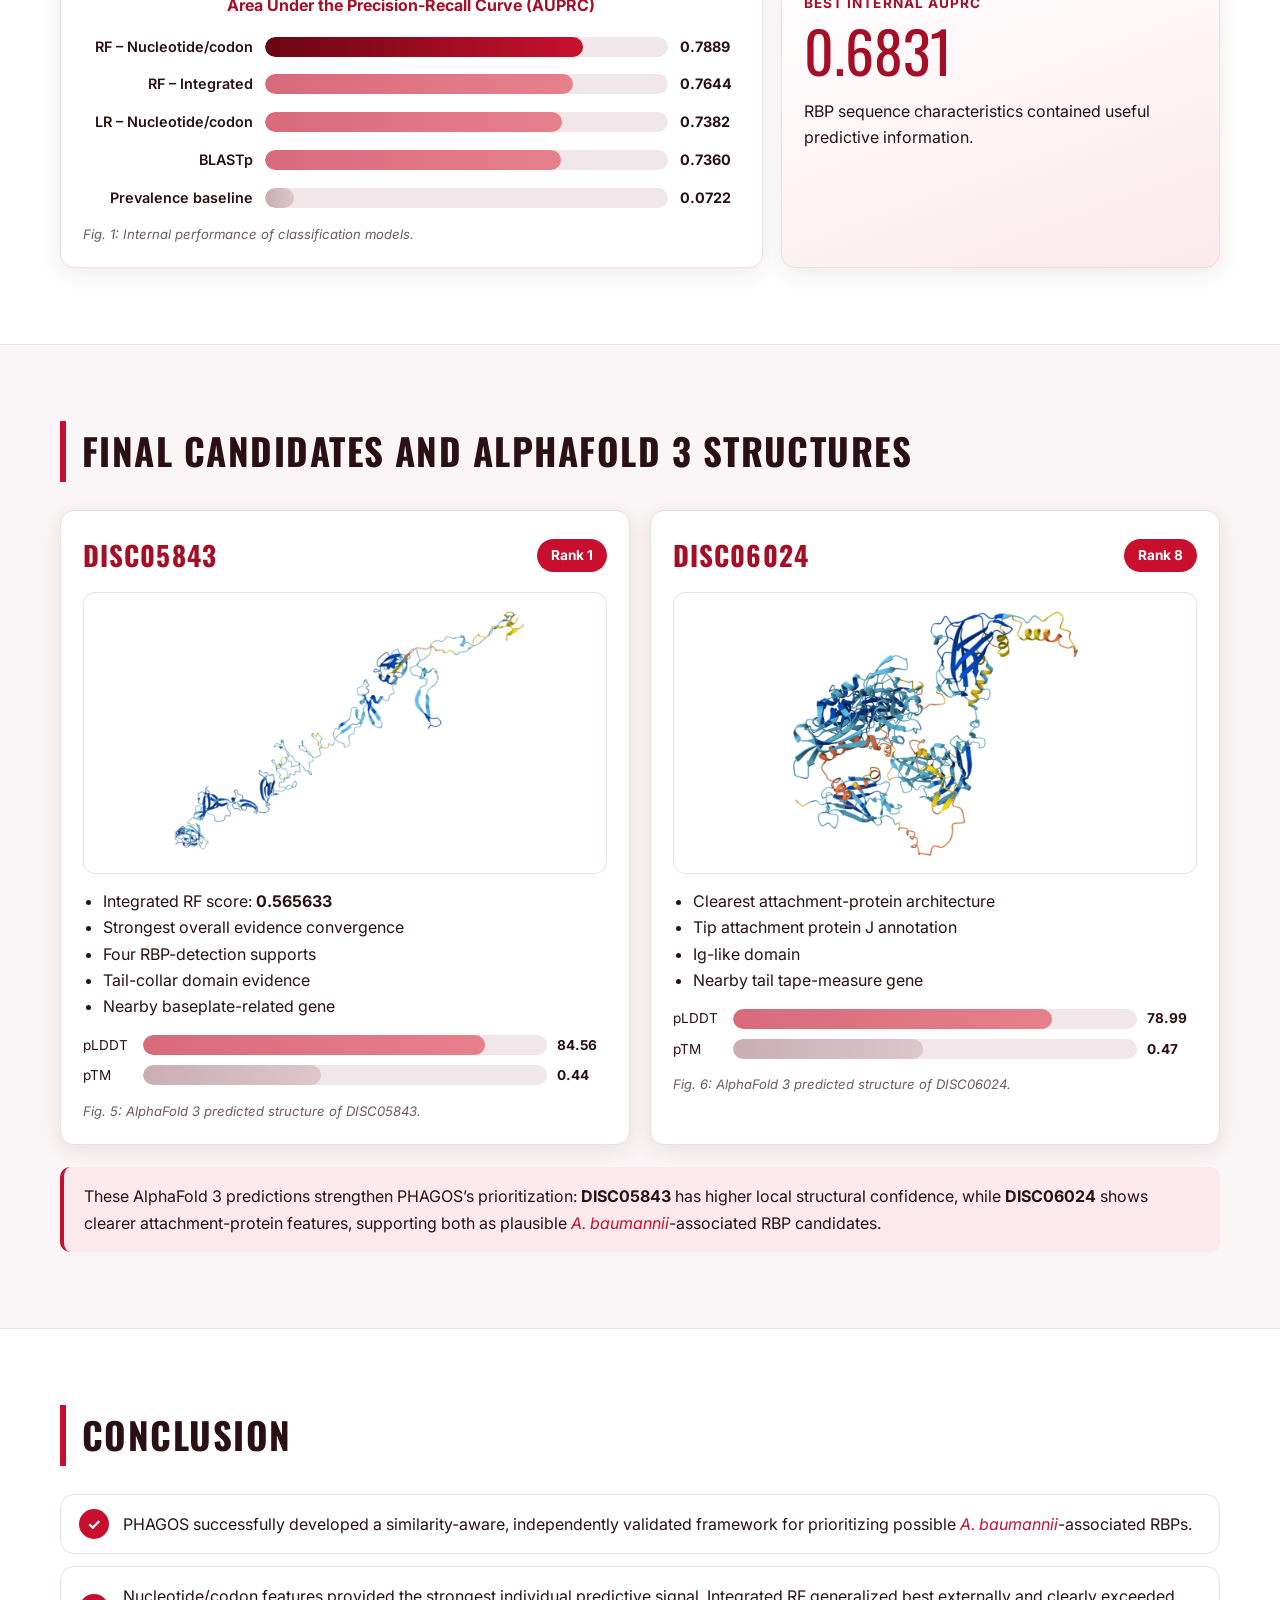
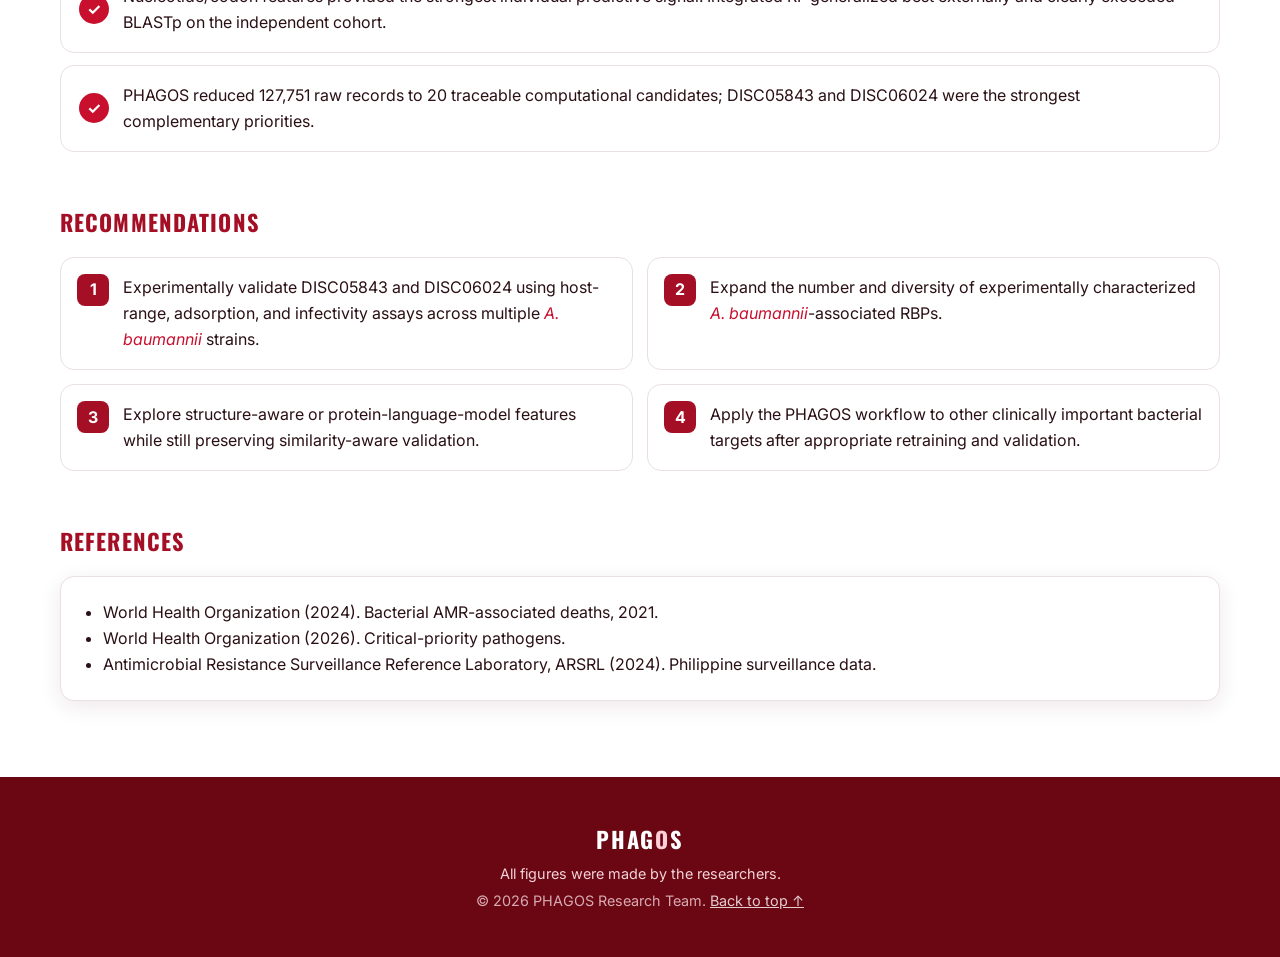
==== commit 124aa34c: "Update index.html" ====
--- a/index.html
+++ b/index.html
@@ -28,7 +28,7 @@
         <li><a href="#results">Results</a></li>
         <li><a href="#candidates">Candidates</a></li>
         <li><a href="#conclusion">Conclusion</a></li>
-        <li><a href="predict-preview.html">Predict</a></li>
+        <li><a href="predict.html">Predict</a></li>
       </ul>
 
     </nav>
